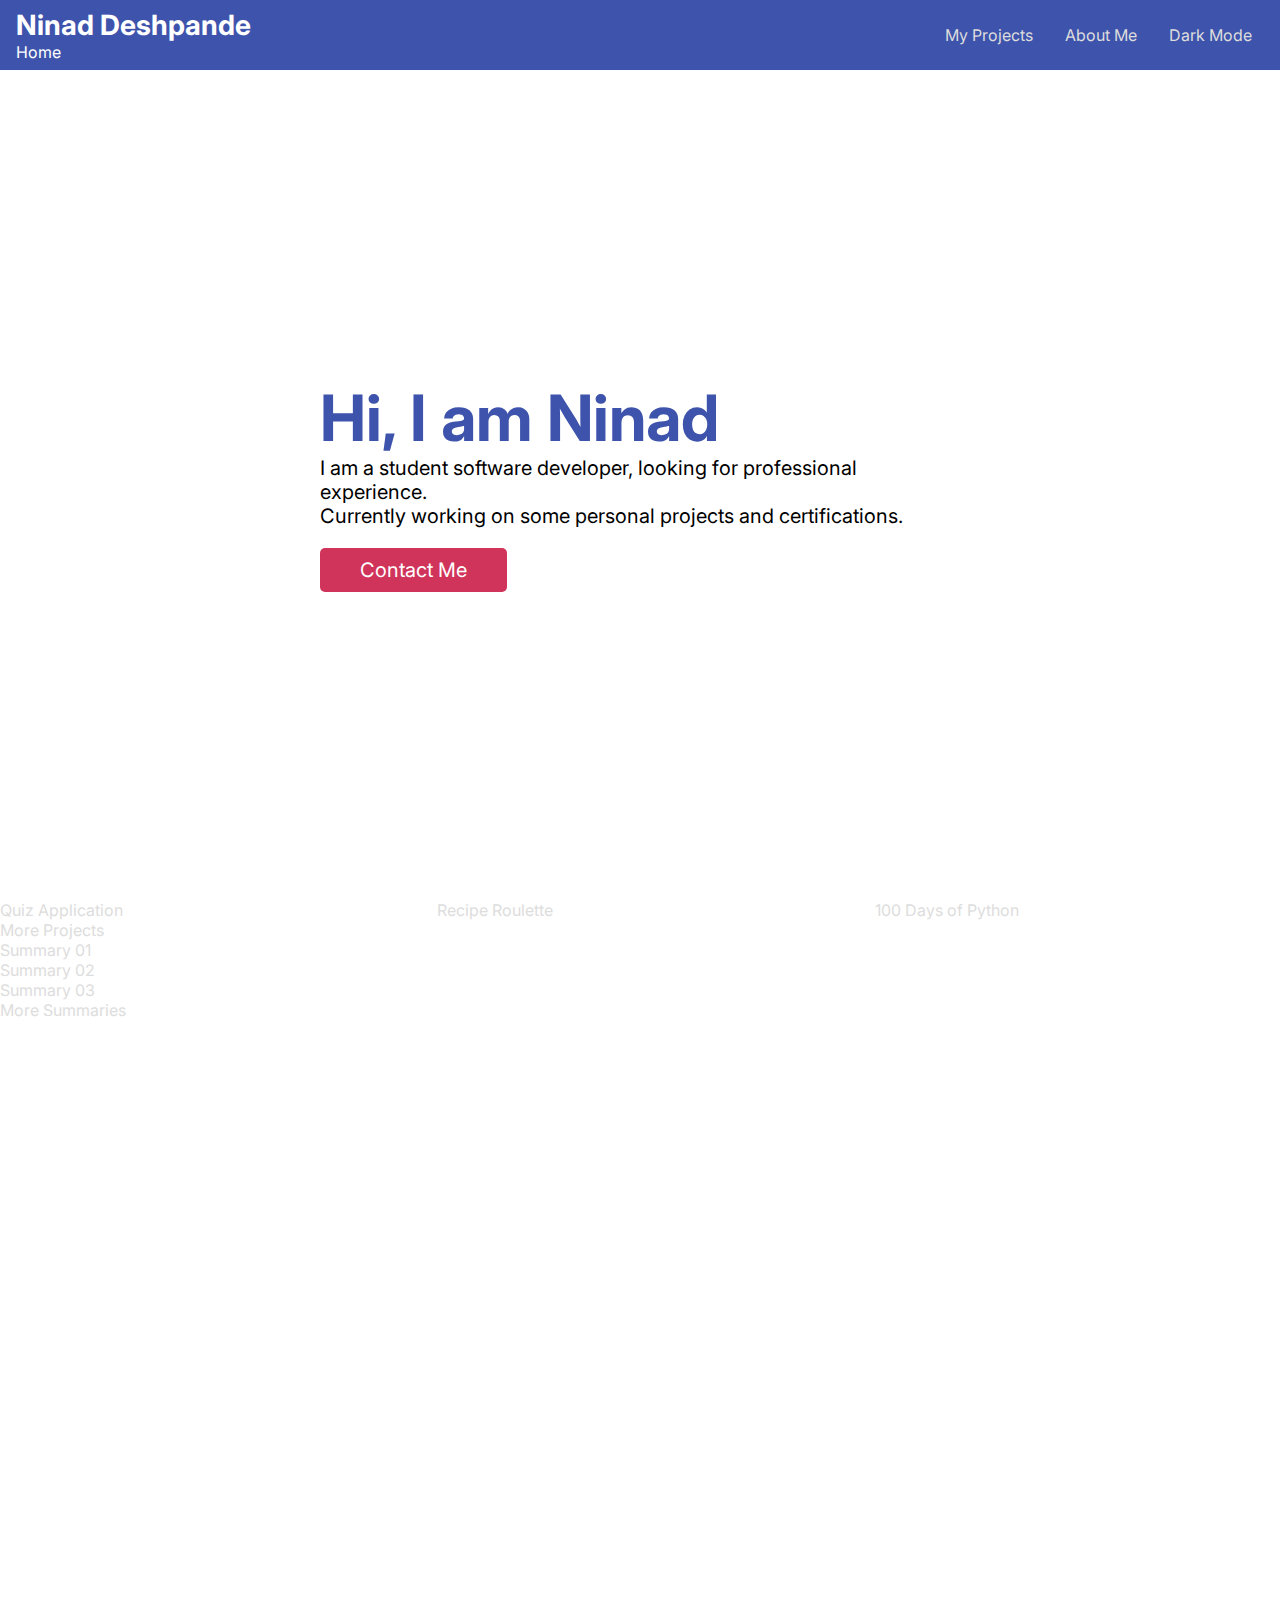
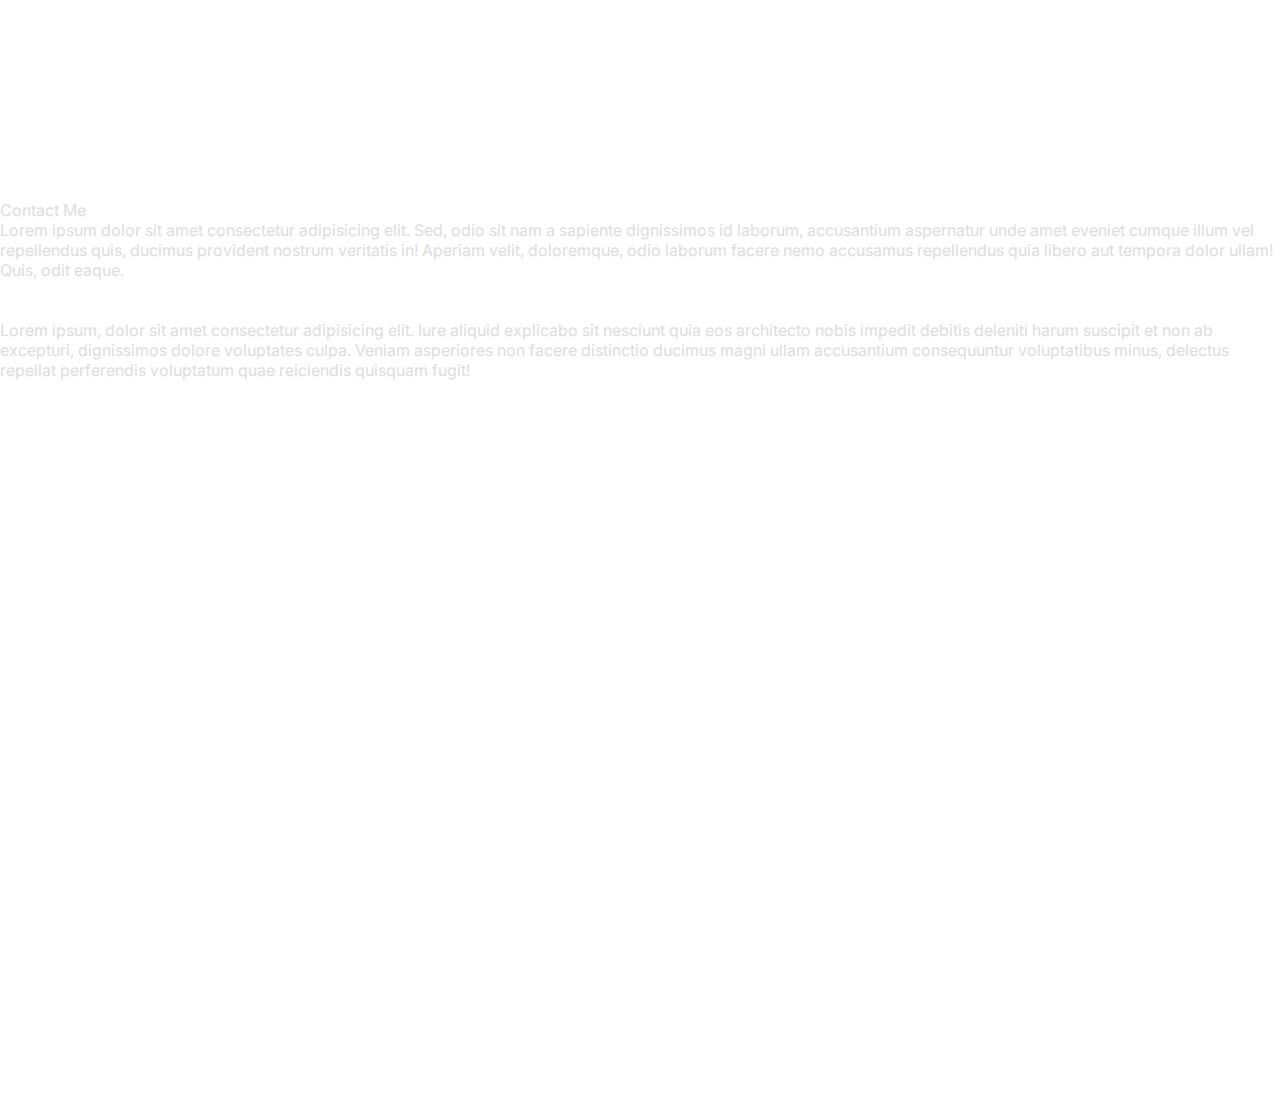
==== index.html @ ba0d3ecd "Welcome Page html/css" ====
<!DOCTYPE html>
<html lang="en">

<head>
    <meta charset="UTF-8">
    <meta http-equiv="X-UA-Compatible" content="IE=edge">
    <meta name="viewport" content="width=device-width, initial-scale=1.0">
    <title>Ninad Deshpande</title>
    <link rel="stylesheet" href="css/style_home.css">
    <link rel="stylesheet" href="https://fonts.googleapis.com/css?family=Roboto|Inter">
</head>

<body>
    <section class="home_page">
        <header class="nav_bar">
            <div class="title_card">
                <p class="my_name">Ninad Deshpande</p>
                <p class="page_title">Home</p>
            </div>
            <a href="projects.html" class="nav_link projects_link">My Projects</a>
            <a href="aboutme.html" class="nav_link">About Me</a>
            <button class="mode_button nav_link">Dark Mode</button>
        </header>
        <div class="introduction">
            <p class="welcome_tag">Hi, I am Ninad</p>
            <p class="intro_text">
                I am a student software developer, looking for professional experience.<br>
                Currently working on some personal projects and certifications.
            </p>
            <a href="#contact_me" class="open_contact">Contact Me</a>
        </div>
    </section>

    <section class="my_projects">
        <div class="projects">
            <div class="main_project">
                <!-- Image of Project -->
                Quiz Application
                <!-- Open quiz game web app -->
            </div>
            <div class="main_project">
                <!-- Image of Project -->
                Recipe Roulette
                <!-- open recipe roulette web app -->
            </div>
            <div class="main_project">
                <!-- Image of Project -->
                100 Days of Python
                <!-- open github to 100 days of python -->
            </div>
        </div>
        <div>
            More Projects
            <!-- Open Projects page -->
        </div>

        <div class="book_summaries">
            <!-- Add 3 latest book summaries -->
            <div class="summary">Summary 01</div>
            <div class="summary">Summary 02</div>
            <div class="summary">Summary 03</div>
            <div>
                More Summaries
                <!-- Open book summaries web app -->
            </div>
        </div>
    </section>

    <section class="contact_form">
        <p id="contact_me">Contact Me</p>
        <!-- form action -> open mailto: -->
        <p>Lorem ipsum dolor sit amet consectetur adipisicing elit. Sed, odio sit nam a sapiente dignissimos id laborum, accusantium aspernatur unde amet eveniet cumque illum vel repellendus quis, ducimus provident nostrum veritatis in! Aperiam velit, doloremque, odio laborum facere nemo accusamus repellendus quia libero aut tempora dolor ullam! Quis, odit eaque.</p>
        <br>
        <br>
        <p>Lorem ipsum, dolor sit amet consectetur adipisicing elit. Iure aliquid explicabo sit nesciunt quia eos architecto nobis impedit debitis deleniti harum suscipit et non ab excepturi, dignissimos dolore voluptates culpa. Veniam asperiores non facere distinctio ducimus magni ullam accusantium consequuntur voluptatibus minus, delectus repellat perferendis voluptatum quae reiciendis quisquam fugit!</p>
    </section>

</body>

</html>
---- css/style_home.css ----
:root {
    --background-clr: white;
    --primary-clr: #3E54AC;
    --secondary-clr: #BFDCE5;
    --highlight: #D1345B;

    --font-normal: #DDDDDD;
    --font-highlight: white;
}

*,
*:before,
*:after{
    margin: 0;
    padding: 0;
    box-sizing: border-box;
}

body::-webkit-scrollbar{
    display: none;
}

body {
    background: var(--background-clr);

    font-family: "Inter", Arial, Helvetica, sans-serif;
    color: var(--font-normal);

    -ms-overflow-style: none;
    scrollbar-width: none;
}


section {
    height: 100vh;
    height: 100svh;
    display: flex;
    flex-direction: column;
}

.nav_bar {
    display: flex;
    padding: 0.5em 1em;

    background-color: var(--primary-clr);
    color: var(--font-highlight);

    gap: 0.5em;
}

.title_card {
    display: flex;
    flex-direction: column;
}

.title_card>* {
    background-color: var(--primary-clr);
}

.my_name {
    font-size: 1.75em;
    font-weight: bold;
}

.page_title {
    height: 100%;
}

.mode_button {
    all: unset;
}

.nav_link {
    position: relative;
    text-decoration: none;
    color: var(--font-normal);

    cursor: pointer;

    padding: 0.75em;
    background: none;
    align-self: center;
}

.nav_link::after{
    content: "";
    position: absolute;
    background-color: var(--highlight);
    
    height: 2px;
    width: 100%;
    left: 0;
    bottom: 0;

    transform: scale(0, 1);
    /* transform-origin: center; */
    transition: transform 200ms ease-in-out;
}

.nav_link:hover,
.nav_link:focus{
    color: var(--font-highlight);
}

.nav_link:hover::after,
.nav_link:focus::after{
    /* color: var(--font-highlight); */
    transform: scale(1, 1);

}

.projects_link {
    margin-left: auto;
}

.introduction {
    width: 50%;
    margin-inline: auto;

    display: flex;
    flex-direction: column;
    flex: auto;

    color: black;

    justify-content: center;
}

.welcome_tag {
    font-size: 4em;
    font-weight: bold;
    color: var(--primary-clr);
}

.intro_text {
    font-size: 1.25em;
}

.open_contact {
    border: none;
    text-decoration: none;
    border-radius: 5px;
    background-color: var(--highlight);
    color: var(--background-clr);

    width: auto;
    padding: 0.5em 2em;
    margin-top: 1em;

    font-size: 1.25em;

    align-self: baseline;
    /* transition: 200ms; */
}

.projects {
    display: flex;
    flex-wrap: wrap;
    gap: 2rem;
}

.projects > *{
    flex: 1;
}
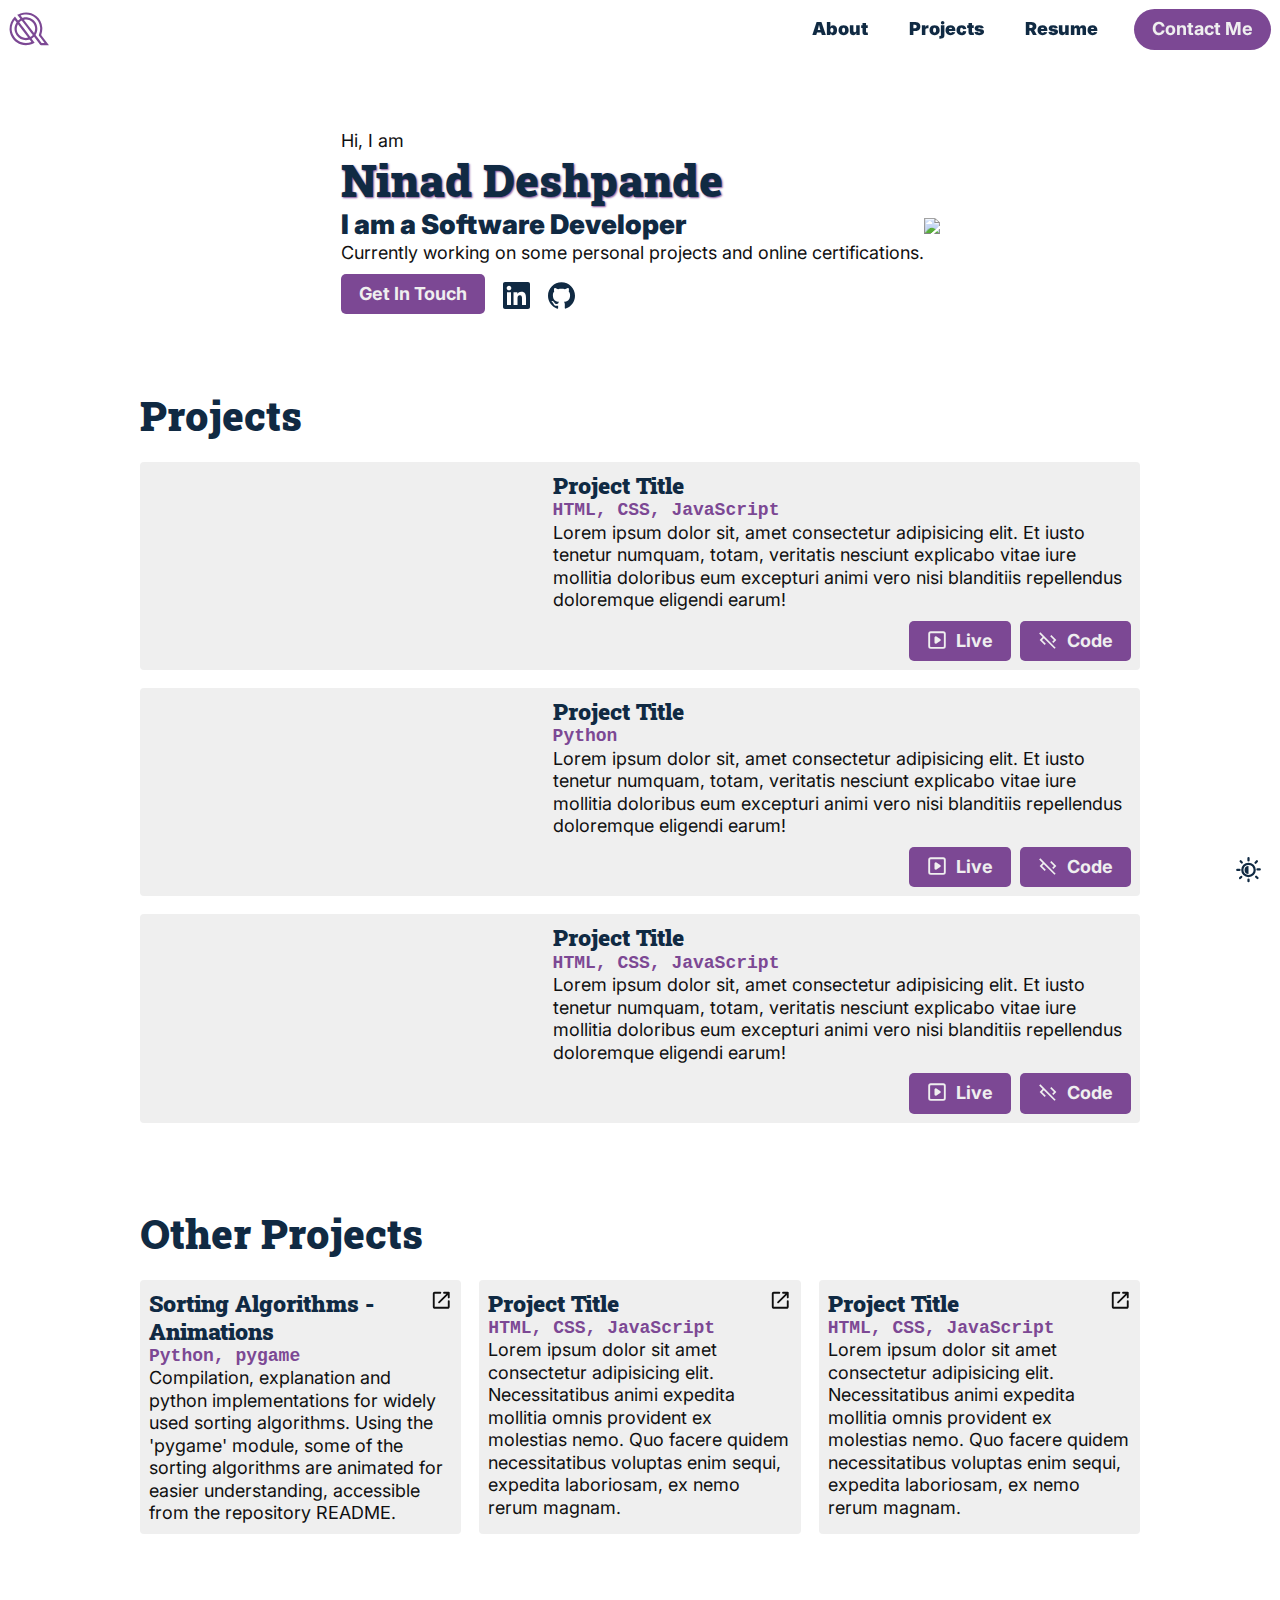
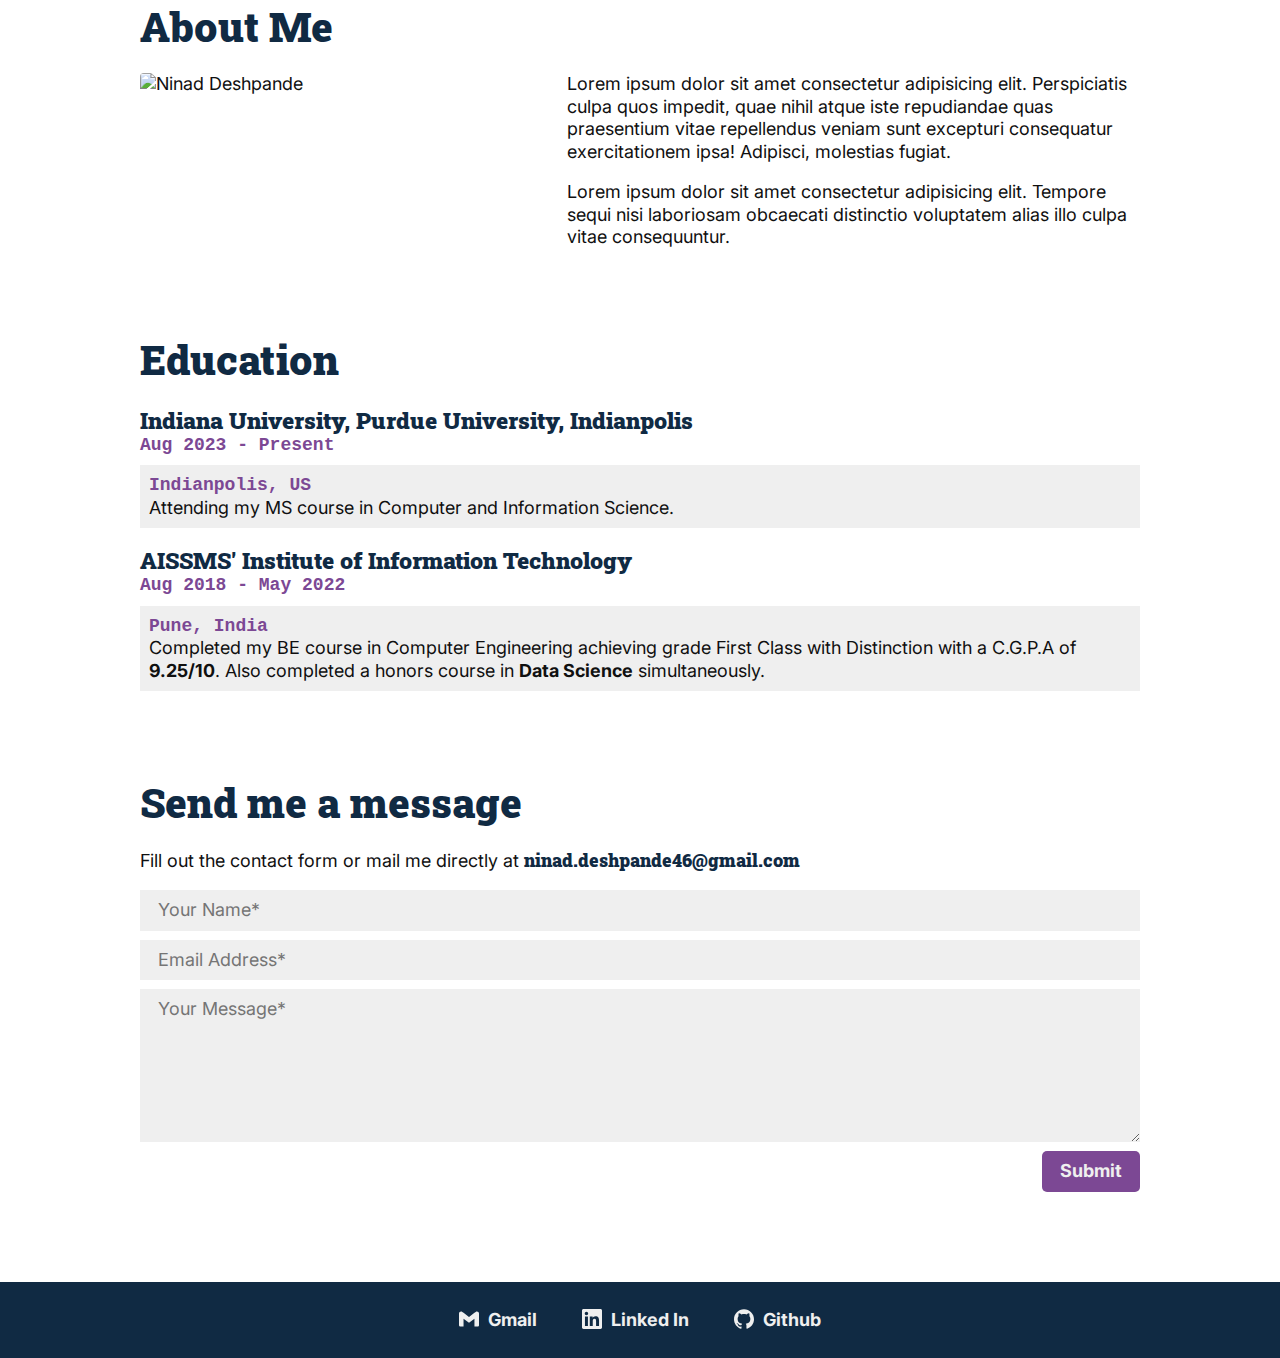
==== commit 66684bad: "Added hamburger Menu (Mobile)" ====
--- a/index.html
+++ b/index.html
@@ -6,75 +6,371 @@
     <meta http-equiv="X-UA-Compatible" content="IE=edge">
     <meta name="viewport" content="width=device-width, initial-scale=1.0">
     <title>Ninad Deshpande</title>
-    <link rel="stylesheet" href="css/style_home.css">
-    <link rel="stylesheet" href="https://fonts.googleapis.com/css?family=Roboto|Inter">
+
+    <!-- Google Fonts -->
+    <!-- <link href="https://fonts.googleapis.com/css?family=Inter" rel="stylesheet"> -->
+    <!-- <link rel="preconnect" href="https://fonts.googleapis.com"> -->
+    <!-- <link rel="preconnect" href="https://fonts.gstatic.com" crossorigin> -->
+    <link href="https://fonts.googleapis.com/css2?family=Inter&family=Roboto+Slab&display=swap" rel="stylesheet">
+
+    <!-- CSS -->
+    <link rel="stylesheet" href="css/style.css">
 </head>
 
 <body>
-    <section class="home_page">
-        <header class="nav_bar">
-            <div class="title_card">
-                <p class="my_name">Ninad Deshpande</p>
-                <p class="page_title">Home</p>
-            </div>
-            <a href="projects.html" class="nav_link projects_link">My Projects</a>
-            <a href="aboutme.html" class="nav_link">About Me</a>
-            <button class="mode_button nav_link">Dark Mode</button>
-        </header>
-        <div class="introduction">
-            <p class="welcome_tag">Hi, I am Ninad</p>
-            <p class="intro_text">
-                I am a student software developer, looking for professional experience.<br>
-                Currently working on some personal projects and certifications.
-            </p>
-            <a href="#contact_me" class="open_contact">Contact Me</a>
-        </div>
-    </section>
-
-    <section class="my_projects">
-        <div class="projects">
-            <div class="main_project">
-                <!-- Image of Project -->
-                Quiz Application
-                <!-- Open quiz game web app -->
-            </div>
-            <div class="main_project">
-                <!-- Image of Project -->
-                Recipe Roulette
-                <!-- open recipe roulette web app -->
-            </div>
-            <div class="main_project">
-                <!-- Image of Project -->
-                100 Days of Python
-                <!-- open github to 100 days of python -->
-            </div>
-        </div>
-        <div>
-            More Projects
-            <!-- Open Projects page -->
-        </div>
-
-        <div class="book_summaries">
-            <!-- Add 3 latest book summaries -->
-            <div class="summary">Summary 01</div>
-            <div class="summary">Summary 02</div>
-            <div class="summary">Summary 03</div>
-            <div>
-                More Summaries
-                <!-- Open book summaries web app -->
-            </div>
-        </div>
-    </section>
-
-    <section class="contact_form">
-        <p id="contact_me">Contact Me</p>
-        <!-- form action -> open mailto: -->
-        <p>Lorem ipsum dolor sit amet consectetur adipisicing elit. Sed, odio sit nam a sapiente dignissimos id laborum, accusantium aspernatur unde amet eveniet cumque illum vel repellendus quis, ducimus provident nostrum veritatis in! Aperiam velit, doloremque, odio laborum facere nemo accusamus repellendus quia libero aut tempora dolor ullam! Quis, odit eaque.</p>
-        <br>
-        <br>
-        <p>Lorem ipsum, dolor sit amet consectetur adipisicing elit. Iure aliquid explicabo sit nesciunt quia eos architecto nobis impedit debitis deleniti harum suscipit et non ab excepturi, dignissimos dolore voluptates culpa. Veniam asperiores non facere distinctio ducimus magni ullam accusantium consequuntur voluptatibus minus, delectus repellat perferendis voluptatum quae reiciendis quisquam fugit!</p>
-    </section>
-
+    <header>
+        <a href="#">
+            <svg class="logo"><use href="#logo"></use></svg>
+        </a>
+        <button aria-expanded="false" class="nav_toggle"></button>
+        <nav>
+            <div class="nav_bar" data-visible="false">
+                <a href="./#about" class="nav_link">About</a>
+                <a href="./#projects" class="nav_link">Projects</a>
+                <a href="assets/docs/Resume.pdf" target="_blank" class="nav_link">Resume</a>
+                <a href="./#contact" class="btn">Contact Me</a>
+            </div>
+        </nav>
+
+    </header>
+    <div class="nav_interact"></div>
+
+    <div class="container">
+        <section class="introduction">
+            <div class="text">
+                Hi, I am
+                <span>Ninad Deshpande</span>
+                <span class="title">I am a Software Developer</span>
+                Currently working on some personal projects and online certifications.
+                <div class="links">
+                    <a href="./#contact" class="btn">Get In Touch</a>
+                    <a href="https://www.linkedin.com/in/qrofeus/" target="_blank">
+                        <svg class="icon">
+                            <use href="#linked_in"></use>
+                        </svg>
+                    </a>
+                    <a href="https://github.com/Qrofeus" target="_blank">
+                        <svg class="icon">
+                            <use href="#github"></use>
+                        </svg>
+                    </a>
+                </div>
+            </div>
+            <img src="assets/img/img_illustration_02.png">
+        </section>
+
+        <section id="projects">
+            <span class="section_title">Projects</span>
+            <div class="project_card">
+                <img src="assets/img/demo.jpg" alt="" class="project_img">
+                <div class="project_desc">
+                    <div class="text">
+                        <span class="title">Project Title</span>
+                        <code class="techs">HTML, CSS, JavaScript</code>
+                        Lorem ipsum dolor sit, amet consectetur adipisicing elit. Et iusto tenetur numquam, totam, veritatis
+                        nesciunt explicabo vitae iure mollitia doloribus eum excepturi animi vero nisi blanditiis repellendus
+                        doloremque eligendi earum!
+                    </div>
+                    <div class="project_links">
+                        <a href="" class="btn">
+                            <svg>
+                                <use href="#live"></use>
+                            </svg>
+                            Live
+                        </a>
+                        <a href="" class="btn">
+                            <svg>
+                                <use href="#code"></use>
+                            </svg>
+                            Code
+                        </a>
+                    </div>
+                </div>
+            </div>
+            <div class="project_card">
+                <img src="assets/img/demo.jpg" alt="" class="project_img">
+                <div class="project_desc">
+                    <div class="text">
+                        <span class="title">Project Title</span>
+                        <code class="techs">Python</code>
+                        Lorem ipsum dolor sit, amet consectetur adipisicing elit. Et iusto tenetur numquam, totam, veritatis
+                        nesciunt explicabo vitae iure mollitia doloribus eum excepturi animi vero nisi blanditiis repellendus
+                        doloremque eligendi earum!
+                    </div>
+                    <div class="project_links">
+                        <a href="" class="btn">
+                            <svg>
+                                <use href="#live"></use>
+                            </svg>
+                            Live
+                        </a>
+                        <a href="" class="btn">
+                            <svg>
+                                <use href="#code"></use>
+                            </svg>
+                            Code
+                        </a>
+                    </div>
+                </div>
+            </div>
+            <div class="project_card">
+                <img src="assets/img/demo.jpg" alt="" class="project_img">
+                <div class="project_desc">
+                    <div class="text">
+                        <span class="title">Project Title</span>
+                        <code class="techs">HTML, CSS, JavaScript</code>
+                        Lorem ipsum dolor sit, amet consectetur adipisicing elit. Et iusto tenetur numquam, totam, veritatis
+                        nesciunt explicabo vitae iure mollitia doloribus eum excepturi animi vero nisi blanditiis repellendus
+                        doloremque eligendi earum!
+                    </div>
+                    <div class="project_links">
+                        <a href="" class="btn">
+                            <svg>
+                                <use href="#live"></use>
+                            </svg>
+                            Live
+                        </a>
+                        <a href="" class="btn">
+                            <svg>
+                                <use href="#code"></use>
+                            </svg>
+                            Code
+                        </a>
+                    </div>
+                </div>
+            </div>
+        </section>
+
+        <section id="other_projects">
+            <span class="section_title">Other Projects</span>
+            <div class="other_projects">
+                <div class="project_box">
+                    <div class="box_title">
+                        <span class="title">Sorting Algorithms - Animations</span>
+                        <a href="https://github.com/Qrofeus/sorting-algorithms" target="_blank">
+                            <svg>
+                                <use href="#open"></use>
+                            </svg>
+                        </a>
+                    </div>
+                    <code class="techs">Python, pygame</code>
+                    Compilation, explanation and python implementations for widely used sorting algorithms. Using the 'pygame' module, some of the sorting algorithms are animated for easier understanding, accessible from the repository README.
+                </div>
+                <div class="project_box">
+                    <div class="box_title">
+                        <span class="title">Project Title</span>
+                        <a href="http://" target="_blank">
+                            <svg>
+                                <use href="#open"></use>
+                            </svg>
+                        </a>
+                    </div>
+                    <code class="techs">HTML, CSS, JavaScript</code>
+                    Lorem ipsum dolor sit amet consectetur adipisicing elit. Necessitatibus animi expedita mollitia omnis provident ex molestias nemo. Quo facere quidem necessitatibus voluptas enim sequi, expedita laboriosam, ex nemo rerum magnam.
+                </div>
+                <div class="project_box">
+                    <div class="box_title">
+                        <span class="title">Project Title</span>
+                        <a href="http://" target="_blank">
+                            <svg>
+                                <use href="#open"></use>
+                            </svg>
+                        </a>
+                    </div>
+                    <code class="techs">HTML, CSS, JavaScript</code>
+                    Lorem ipsum dolor sit amet consectetur adipisicing elit. Necessitatibus animi expedita mollitia omnis provident ex molestias nemo. Quo facere quidem necessitatibus voluptas enim sequi, expedita laboriosam, ex nemo rerum magnam.
+                </div>
+            </div>
+        </section>
+
+        <section id="about">
+            <span class="section_title">About Me</span>
+            <div class="about">
+                <img src="assets/img/profile-placeholder.jpg" alt="Ninad Deshpande">
+                <div class="text">
+                    <p>Lorem ipsum dolor sit amet consectetur adipisicing elit. Perspiciatis culpa quos impedit, quae nihil atque iste repudiandae quas praesentium vitae repellendus veniam sunt excepturi consequatur exercitationem ipsa! Adipisci, molestias fugiat.</p>
+                    <p>Lorem ipsum dolor sit amet consectetur adipisicing elit. Tempore sequi nisi laboriosam obcaecati distinctio voluptatem alias illo culpa vitae consequuntur.</p>
+                </div>
+            </div>
+        </section>
+
+        <section id="education">
+            <span class="section_title">Education</span>
+            <div class="education">
+                <span class="title">Indiana University, Purdue University, Indianpolis</span>
+                <code class="dates">Aug 2023 - Present</code>
+                <div class="text">
+                    <code>Indianpolis, US</code>
+                    Attending my MS course in Computer and Information Science.
+                </div>
+            </div>
+            <div class="education">
+                <span class="title">AISSMS' Institute of Information Technology</span>
+                <code class="dates">Aug 2018 - May 2022</code>
+                <div class="text">
+                    <code>Pune, India</code>
+                    Completed my BE course in Computer Engineering achieving grade First Class with Distinction with a C.G.P.A of <strong>9.25/10</strong>. Also completed a honors course in <strong>Data Science</strong> simultaneously.
+                </div>
+            </div>
+        </section>
+        
+        <section id="contact">
+            <span class="section_title">Send me a message</span>
+            <div class="contact">
+                Fill out the contact form or mail me directly at <span><a href="mailto:ninad.deshpande46@gmail.com">ninad.deshpande46@gmail.com</a></span>
+                <form onsubmit="send_email(); reset(); return false;">
+                    <input type="text" id="form_name" class="contact_field" placeholder="Your Name*" required></input>
+                    <input type="email" id="form_mail" class="contact_field" placeholder="Email Address*" required></input>
+                    <textarea id="form_message" class="contact_field" rows="6" placeholder="Your Message*" required></textarea>
+                    <button type="submit" class="btn">Submit</button>
+                </form>
+            </div>
+        </section>
+
+        <button id="dark_mode_toggle" class="dark_mode_btn">
+            <svg><use href="#darkmode"></use>
+            </svg>
+        </button>
+    </div>
+
+    <footer>
+        <a class="btn socials_link" href="mailto:ninad.deshpande46@gmail.com" target="_blank">
+            <svg class="icon">
+                <use href="#gmail"></use>
+            </svg>
+            Gmail
+        </a>
+        <a class="btn socials_link" href="https://www.linkedin.com/in/qrofeus/" target="_blank">
+            <svg class="icon">
+                <use href="#linked_in"></use>
+            </svg>
+            Linked In
+        </a>
+        <a class="btn socials_link" href="https://github.com/Qrofeus" target="_blank">
+            <svg class="icon">
+                <use href="#github"></use>
+            </svg>
+            Github
+        </a>
+    </footer>
+
+    <!-- SVGs -->
+    <svg xmlns="http://www.w3.org/2000/svg" style="display: none;">
+        <symbol id="github" viewBox="0 0 24 24">
+            <path
+                d="M12 .297c-6.63 0-12 5.373-12 12 0 5.303 3.438 9.8 8.205 11.385.6.113.82-.258.82-.577 0-.285-.01-1.04-.015-2.04-3.338.724-4.042-1.61-4.042-1.61C4.422 18.07 3.633 17.7 3.633 17.7c-1.087-.744.084-.729.084-.729 1.205.084 1.838 1.236 1.838 1.236 1.07 1.835 2.809 1.305 3.495.998.108-.776.417-1.305.76-1.605-2.665-.3-5.466-1.332-5.466-5.93 0-1.31.465-2.38 1.235-3.22-.135-.303-.54-1.523.105-3.176 0 0 1.005-.322 3.3 1.23.96-.267 1.98-.399 3-.405 1.02.006 2.04.138 3 .405 2.28-1.552 3.285-1.23 3.285-1.23.645 1.653.24 2.873.12 3.176.765.84 1.23 1.91 1.23 3.22 0 4.61-2.805 5.625-5.475 5.92.42.36.81 1.096.81 2.22 0 1.606-.015 2.896-.015 3.286 0 .315.21.69.825.57C20.565 22.092 24 17.592 24 12.297c0-6.627-5.373-12-12-12" />
+        </symbol>
+        <symbol id="linked_in" viewBox="0 0 24 24">
+            <path
+                d="M20.447 20.452h-3.554v-5.569c0-1.328-.027-3.037-1.852-3.037-1.853 0-2.136 1.445-2.136 2.939v5.667H9.351V9h3.414v1.561h.046c.477-.9 1.637-1.85 3.37-1.85 3.601 0 4.267 2.37 4.267 5.455v6.286zM5.337 7.433c-1.144 0-2.063-.926-2.063-2.065 0-1.138.92-2.063 2.063-2.063 1.14 0 2.064.925 2.064 2.063 0 1.139-.925 2.065-2.064 2.065zm1.782 13.019H3.555V9h3.564v11.452zM22.225 0H1.771C.792 0 0 .774 0 1.729v20.542C0 23.227.792 24 1.771 24h20.451C23.2 24 24 23.227 24 22.271V1.729C24 .774 23.2 0 22.222 0h.003z" />
+        </symbol>
+        <symbol id="gmail" viewBox="0 0 24 24">
+            <path
+                d="M24 5.457v13.909c0 .904-.732 1.636-1.636 1.636h-3.819V11.73L12 16.64l-6.545-4.91v9.273H1.636A1.636 1.636 0 0 1 0 19.366V5.457c0-2.023 2.309-3.178 3.927-1.964L5.455 4.64 12 9.548l6.545-4.91 1.528-1.145C21.69 2.28 24 3.434 24 5.457z" />
+        </symbol>
+        <symbol id="logo" viewBox="0 0 350 350" enable-background="new 0 0 350 350">
+            <path opacity="1.000000" stroke="none" d="
+            M5.216879,182.744934 
+                C2.847384,136.517731 19.722443,98.595955 52.142933,65.951714 
+                C61.200195,78.000092 69.762749,89.390388 78.443733,100.938225 
+                C85.231056,95.866615 91.805664,90.953949 98.961090,85.607292 
+                C90.176155,74.243996 81.464363,62.975285 71.896255,50.598946 
+                C81.504753,46.351067 90.247765,41.381138 99.633675,38.520947 
+                C149.473862,23.333015 196.469757,28.702435 238.114502,61.486450 
+                C269.555054,86.237419 287.100067,119.295815 290.966888,159.374863 
+                C293.066925,181.141785 290.231445,202.251083 282.698975,222.709244 
+                C281.434509,226.143509 282.511261,228.330902 284.414612,230.842926 
+                C304.537933,257.401581 324.612823,283.996887 344.693176,310.588074 
+                C345.877594,312.156494 346.994385,313.775940 348.798889,316.283630 
+                C346.337891,316.420929 344.804291,316.579834 343.270538,316.581024 
+                C322.272766,316.597504 301.274506,316.522614 280.277649,316.660553 
+                C276.761658,316.683655 274.415955,315.607819 272.287628,312.784607 
+                C255.941193,291.100891 239.467697,269.512939 223.022186,247.904007 
+                C221.939484,246.481369 220.762497,245.130478 219.603790,243.714996 
+                C212.460205,249.234238 205.661804,254.486786 198.281372,260.189026 
+                C206.898819,271.612244 215.550888,283.081329 224.476013,294.912384 
+                C210.279572,303.307892 195.817200,309.558319 180.269257,312.835602 
+                C110.463997,327.549438 45.505329,294.388367 16.330057,229.157867 
+                C9.813945,214.589050 6.478437,199.124466 5.216879,182.744934 
+            M244.185226,243.306473 
+                C256.640259,259.784607 269.080658,276.273865 281.574158,292.722778 
+                C282.755249,294.277802 284.212524,296.736084 285.639404,296.807007 
+                C293.644165,297.204834 301.678986,296.998657 310.584442,296.998657 
+                C309.043518,294.723236 308.191193,293.335510 307.214478,292.041687 
+                C292.360321,272.364838 277.556763,252.648972 262.550995,233.088257 
+                C260.305725,230.161453 260.132446,227.863892 261.516724,224.532562 
+                C270.071960,203.944183 274.629639,182.661484 272.103973,160.206528 
+                C268.353851,126.865074 253.805450,98.922234 228.264450,77.519302 
+                C197.981964,52.143074 162.617493,44.043636 123.867332,51.181404 
+                C116.614128,52.517441 109.610901,55.210674 101.641167,57.524723 
+                C106.431160,63.791664 110.669685,68.886597 114.368057,74.347366 
+                C116.533455,77.544647 118.643486,78.075722 122.248337,77.020752 
+                C136.365891,72.889236 150.777222,71.982002 165.261230,74.646339 
+                C235.011520,87.476974 269.385742,162.139114 233.904373,223.801971 
+                C232.350174,226.502991 232.630447,228.143845 234.439636,230.363922 
+                C237.699387,234.364059 240.682098,238.589966 244.185226,243.306473 
+            M147.510483,297.066742 
+                C163.923035,297.190216 179.800034,294.614380 195.692352,287.932312 
+                C191.314301,282.240387 187.059479,277.334106 183.554825,271.940399 
+                C181.067429,268.112244 178.617172,267.792145 174.469223,268.968475 
+                C133.960709,280.456635 89.544518,264.713135 66.446800,229.474243 
+                C42.916031,193.574677 42.027767,156.537384 64.327576,119.386818 
+                C65.032066,118.213165 66.021881,116.164581 65.535583,115.485054 
+                C60.946468,109.072495 56.065212,102.869019 50.786453,95.976196 
+                C47.662830,100.594170 44.861248,104.299637 42.514111,108.273521 
+                C18.858238,148.324768 16.795336,189.878647 38.414886,230.708984 
+                C60.990726,273.345337 97.962318,295.333649 147.510483,297.066742 
+            M91.998062,230.503662 
+                C116.284920,254.593552 150.876801,257.534515 167.103378,250.132233 
+                C137.719574,211.224579 108.382080,172.378235 78.631714,132.985214 
+                C77.517082,134.771698 76.761299,135.798309 76.194130,136.920273 
+                C69.574356,150.015213 67.141678,163.970108 67.889381,178.522964 
+                C68.930748,198.791412 77.722412,215.545563 91.998062,230.503662 
+            M211.633789,122.901436 
+                C188.944199,91.999138 147.578888,87.933990 131.075455,95.195366 
+                C160.425735,133.411011 189.743668,171.584518 219.255890,210.011017 
+                C232.642990,188.437683 233.967896,152.628891 211.633789,122.901436 
+            M107.669212,139.824448 
+                C111.788094,145.264694 115.917465,150.697037 120.024109,156.146515 
+                C141.260376,184.326813 162.526520,212.484802 183.664505,240.738663 
+                C185.638321,243.376923 187.222321,244.364349 190.020218,242.125046 
+                C194.812042,238.289917 199.620575,234.469009 204.551575,230.816956 
+                C207.536667,228.606094 207.458313,226.679199 205.222610,223.841553 
+                C197.601044,214.167862 190.222855,204.302750 182.725616,194.530762 
+                C159.829178,164.687164 136.888214,134.877609 114.072212,104.972679 
+                C112.037926,102.306328 110.255356,101.589569 107.539299,103.619156 
+                C102.765564,107.186356 97.977272,110.734138 93.186317,114.278221 
+                C90.739716,116.088066 91.033371,117.870300 92.794380,120.126534 
+                C97.708763,126.422951 102.439369,132.862808 107.669212,139.824448 
+            z" />
+        </symbol>
+        <symbol id="live" viewBox="0 0 16 16">
+            <path fill="currentColor" fill-rule="evenodd"
+                d="M3 2.5h10a.5.5 0 0 1 .5.5v10a.5.5 0 0 1-.5.5H3a.5.5 0 0 1-.5-.5V3a.5.5 0 0 1 .5-.5ZM1 3a2 2 0 0 1 2-2h10a2 2 0 0 1 2 2v10a2 2 0 0 1-2 2H3a2 2 0 0 1-2-2V3Zm9.534 4.172a1 1 0 0 1 0 1.656L7.56 10.841A1 1 0 0 1 6 10.012V5.988a1 1 0 0 1 1.56-.829l2.974 2.013Z"
+                clip-rule="evenodd" />
+        </symbol>
+        <symbol id="code" viewBox="0 0 24 24">
+            <path fill="currentColor"
+                d="M19.775 22.625L7 9.85l-2.175 2.175L9.4 16.6L8 18l-6-6l3.575-3.575l-4.2-4.2L2.8 2.8l18.4 18.4l-1.425 1.425Zm-1.35-7.05L17 14.15l2.175-2.175L14.6 7.4L16 6l6 6l-3.575 3.575Z" />
+        </symbol>
+        <symbol id="open" viewBox="0 0 24 24">
+                <path fill="currentColor" d="M5 21q-.825 0-1.413-.588T3 19V5q0-.825.588-1.413T5 3h6q.425 0 .713.288T12 4q0 .425-.288.713T11 5H5v14h14v-6q0-.425.288-.713T20 12q.425 0 .713.288T21 13v6q0 .825-.588 1.413T19 21H5Zm4-6q-.275-.275-.275-.7T9 13.6L17.6 5H15q-.425 0-.713-.288T14 4q0-.425.288-.713T15 3h5q.425 0 .713.288T21 4v5q0 .425-.288.713T20 10q-.425 0-.713-.288T19 9V6.4l-8.625 8.625q-.275.275-.675.275T9 15Z"/>
+        </symbol>
+        <symbol id="darkmode" viewBox="0 0 48 48">
+            <g fill="none">
+                <path stroke="currentColor" stroke-linejoin="round" stroke-width="4" d="M24.02 35.353c6.076 0 11-4.924 11-11c0-6.075-4.924-11-11-11c-6.075 0-11 4.925-11 11c0 6.076 4.925 11 11 11Z"/>
+                <path stroke="currentColor" stroke-linecap="round" stroke-width="4" d="m38.96 9.01l-2.46 2.474M11.067 36.745l-2.046 2.059M24 41.353v3m20-20.999h-4m-2.468 12.982L40 38.804"/>
+                <path fill="currentColor" fill-rule="evenodd" d="M24.02 17.354a7 7 0 1 0 0 14" clip-rule="evenodd"/>
+                <path stroke="currentColor" stroke-linecap="round" stroke-width="4" d="M4 24.354h4M10.044 9.01l2.053 2.053M24 3.354v4"/>
+            </g>
+        </symbol>
+    </svg>
+
+    <!-- Scripts -->
+    <script src="https://smtpjs.com/v3/smtp.js"></script>
+    <script src="scripts/contact_form.js"></script>
+    <script src="scripts/navigation.js"></script>
+    <script src="scripts/dark_mode.js"></script>
 </body>
 
 </html>--- a/css/style.css
+++ b/css/style.css
@@ -0,0 +1,529 @@
+/* CSS Variables */
+:root {
+    --clr-background: #FFFFFF;
+    --clr-card: #EFEFEF;
+    --clr-primary: #102A43;
+    /* --clr-highlight: #EB455F; */
+    --clr-highlight: #7C4894;
+
+    --font-family: 'Inter', Helvetica, sans-serif;
+    --span-family: 'Roboto Slab', serif, Helvetica;
+    --fw-small: 100;
+    --fw-normal: 400;
+    --fw-large: 900;
+
+    --light: #EFEFEF;
+    --dark: #101010;
+    --fc-span: #102A43;
+    --fc-default: var(--dark);
+
+    --transition: 200ms ease-in-out;
+}
+
+html {
+    scroll-behavior: smooth;
+}
+
+*, *::after, *::before {
+    box-sizing: border-box;
+    outline: transparent;
+}
+
+body {
+    margin: 0;
+    padding: 0;
+
+    font-family: var(--font-family);
+    font-size: 1.125rem;
+    line-height: 1.25;
+
+    background-color: var(--clr-background);
+    color: var(--fc-default);
+
+    overflow-x: hidden;
+}
+
+svg {
+    height: 1.25rem;
+    width: 1.25rem;
+
+    fill: var(--fc-span);
+}
+
+a, p, button, input, textarea {
+    all: unset;
+}
+
+a, button {
+    cursor: pointer;
+    /* background: none; */
+}
+
+span {
+    font-weight: var(--fw-large);
+    font-family: var(--span-family);
+    color: var(--fc-span);
+
+    display: block;
+}
+
+code {
+    display: block;
+    color: var(--clr-highlight);
+    font-weight: var(--fw-large);
+}
+
+/* Buttons */
+.btn {
+    display: inline-block;
+    padding: 0.5em 1em;
+    border-radius: 5px;
+
+    background: var(--clr-highlight);
+    color: var(--light);
+    font-weight: 700;
+
+    /* transform: scale(1); */
+    transition: all var(--transition);
+
+    gap: 0.5em;
+    /* justify-content: center; */
+    /* align-items: center; */
+}
+
+.btn:hover,
+.btn:focus {
+    background: var(--clr-primary);
+    /* transform: scale(1.01); */
+}
+
+/* Navigation Bar */
+header {
+    /* --txt-clr: ; */
+    --background: transparent;
+
+    position: sticky;
+    top: 0;
+    /* left: 0; */
+    /* right: 0; */
+
+    background-color: var(--background);
+    /* box-shadow: 0px 1px 10px var(--dark); */
+
+    z-index: 10;
+    transition: all var(--transition);
+
+    display: flex;
+    justify-content: space-between;
+    padding: 0.5em 0.5em;
+}
+
+.nav_scrolled {
+    --background: var(--clr-background);
+    box-shadow: 0px 0px 20px -10px var(--dark);
+}
+
+.logo {
+    height: 2.5rem;
+    width: 2.5rem;
+
+    fill: var(--clr-highlight);
+
+    margin-right: 0.5em;
+}
+
+.nav_bar {
+    z-index: 100;
+
+    display: flex;
+    align-items: center;
+    gap: clamp(0.25rem, 2.5vw, 2em);
+}
+
+.nav_bar .btn {
+    border-radius: 500px;
+}
+
+.nav_link {
+    position: relative;
+    padding-inline: 0.25em;
+
+    font-weight: var(--fw-large);
+    color: var(--fc-span);
+}
+
+.nav_link:after {
+    content: "";
+    position: absolute;
+    left: 0;
+    bottom: -0.5em;
+
+    height: 3px;
+    width: 100%;
+
+    transform: scaleX(0);
+    transform-origin: center;
+
+    background-color: var(--clr-primary);
+    transition: transform var(--transition);
+}
+
+.nav_link:hover::after,
+.nav_link:focus::after {
+    font-weight: var(--fw-large);
+    transform: scaleX(1);
+}
+
+.nav_toggle {
+    display: none;
+}
+
+@media (width < 460px) {
+    .nav_bar {
+        position: fixed;
+        inset: 0 0 0 30%;
+        gap: 1.5em;
+
+        padding: min(20vh, 10em) 2em;
+
+        flex-direction: column;
+        align-items: start;
+        
+        background: var(--clr-background);
+        /* box-shadow: -1px 0px 5px -4px var(--fc-default); */
+
+        transform: translateX(100%);
+        transition: transform var(--transition);
+    }
+
+    @supports(backdrop-filter: blur(1em)) {
+        .nav_bar {
+            background: none;
+            backdrop-filter: blur(2em);
+        }
+    }
+
+    .nav_bar[data-visible="true"] {
+        transform: translateX(0%);
+    }
+
+    .nav_toggle {
+        display: block;
+        position: absolute;
+        
+        z-index: 999;
+        right: 1rem;
+        top: 1rem;
+        
+        color: var(--fc-default);
+        background: url("/assets/svg/icon_hamburger.svg");
+        background-repeat: no-repeat;
+
+        width: 2em;
+        aspect-ratio: 1;
+    }
+
+    .nav_toggle[aria-expanded="true"] {
+        background: url("/assets/svg/icon_close.svg");
+        
+    }
+}
+
+.nav_interact {
+    height: 1em;
+}
+
+/* Container class */
+.container {
+    max-width: min(1000px, 100% - 4rem);
+    margin-inline: auto;
+}
+
+/* Introduction */
+.introduction {
+    margin-block: 3em;
+    
+    display: flex;
+    flex-direction: column;
+
+    justify-content: center;
+    align-items: center;
+}
+
+.introduction span {
+    font-size: 2.5em;
+    text-shadow: 1px 1px 2px var(--clr-highlight);
+}
+
+.introduction .title {
+    font-size: 1.5em;
+    font-family: var(--font-family);
+    text-shadow: none;
+}
+
+.introduction .links {
+    margin-block: 0.5em;
+
+    display: flex;
+    align-items: end;
+    gap: 1em;
+}
+
+.links svg {
+    height: 1.5em;
+    width: 1.5em;
+}
+
+.introduction img {
+    max-width: 75%;
+    object-fit: contain;
+}
+
+@media (width > 700px) {
+    .introduction {
+        margin-block: 0;
+        flex-direction: row;
+    }
+}
+
+/* Sections */
+section {
+    padding-top: 3rem;
+}
+
+.section_title {
+    font-size: 2.25em;
+    font-weight: var(--fw-large);
+
+    color: var(--fc-span);
+
+    margin-block: 0.5em;
+}
+
+/* Projects */
+.project_card {
+    position: relative;
+
+    display: flex;
+    flex-direction: column;
+    gap: 1em;
+
+    background-color: var(--clr-card);
+    margin-bottom: 1em;
+    padding: 0.5em;
+
+    border-radius: 4px;
+    align-items: start;
+    justify-content: center;
+}
+
+.project_card img {
+    min-width: 25%;
+    max-width: 100%;
+    /* height: 100%; */
+
+    flex: 2;
+
+    object-fit: contain;
+    border-radius: 4px;
+}
+
+.title {
+    font-size: 1.25em;
+}
+
+.project_card .project_desc {
+    flex: 3;
+    
+    display: flex;
+    flex-direction: column;
+}
+
+.project_card .project_links {
+    display: flex;
+    gap: 0.5em;
+    justify-content: end;
+
+    margin-top: 0.5em;
+}
+
+.project_card .project_links .btn {
+    display: flex;
+}
+
+@media (width > 700px) {
+    .project_card {
+        flex-direction: row;
+    }
+}
+
+.other_projects {
+    display: grid;
+    grid-template-columns:
+        repeat(auto-fit, minmax(min(300px, 100%), 1fr));
+    gap: 1em;
+}
+
+.project_box {
+    background-color: var(--clr-card);
+    border-radius: 4px;
+    
+    padding: 0.5em;
+}
+
+.project_box .box_title {
+    display: flex;
+    justify-content: space-between;
+    align-items: start;
+}
+
+.project_box svg {
+    height: 1.25em;
+    width: 1.25em;
+}
+
+/* About section */
+.about {
+    display: flex;
+    flex-direction: column;
+
+    justify-content: center;
+    align-items: start;
+
+    gap: 1.5em;
+}
+
+.about img {
+    object-fit: contain;
+    min-width: 40%;
+    max-width: 100%;
+
+    border-radius: 4px;
+}
+
+.about p {
+    display: block;
+    margin-bottom: 1em;
+}
+
+@media (width > 700px) {
+    .about {
+        flex-direction: row;
+    }
+}
+
+/* Education */
+.education {
+    margin-bottom: 1em;
+}
+
+.education .text {
+    margin-top: 0.5em;
+    padding: 0.5em;
+    background-color: var(--clr-card);
+}
+
+/* Contact Form */
+.contact {
+    margin-bottom: 5em;
+}
+
+.contact span {
+    display: inline-block;
+}
+
+.contact form {
+    margin-block: 1em;
+    display: flex;
+    flex-direction: column;
+    gap: 0.5em;
+}
+
+input, textarea {
+    font-family: inherit;
+    font-size: inherit;
+
+    background-color: var(--clr-card);
+    color: var(--fc-default);
+    
+    padding: 0.5em 1em;
+}
+
+textarea {
+    resize: vertical;
+}
+
+.contact form .btn {
+    align-self: flex-end;
+}
+
+/* Footer */
+footer {
+    margin-block: none;
+    background-color: var(--clr-primary);
+
+    display: flex;
+    flex-direction: column;
+    align-items: start;
+    gap: 0.5em;
+
+    padding: 1em;
+}
+
+footer .socials_link {
+    background-color: transparent;
+    color: var(--light);
+    fill: var(--light);
+    
+    display: flex;
+
+    transition: all var(--transition);
+}
+
+footer .socials_link svg {
+    fill: inherit;
+}
+
+.socials_link:hover,
+.socials_link:focus {
+    background-color: var(--light);
+    color: var(--dark);
+    fill: var(--dark);
+}
+
+@media (width > 700px) {
+    footer {
+        flex-direction: row;
+        justify-content: center;
+    }
+}
+
+
+/* Dark Mode Toggle*/
+.dark_mode_btn {
+    position: fixed;
+    bottom: 0.5em;
+    right: 1em;
+
+    color: var(--clr-primary);
+    transition: all --transition;
+}
+
+#dark_mode_toggle svg {
+    height: 1.75em;
+    width: 1.5em;
+}
+
+.footer_overlap {
+    color: var(--light);
+}
+
+.dark_mode {
+    --clr-background: #121212;
+    --clr-card: #222222;
+    --clr-primary: #3DE1C5;
+    --clr-highlight: #BA6CDE;
+
+    --fc-default: var(--light);
+    --fc-span: var(--clr-primary);
+}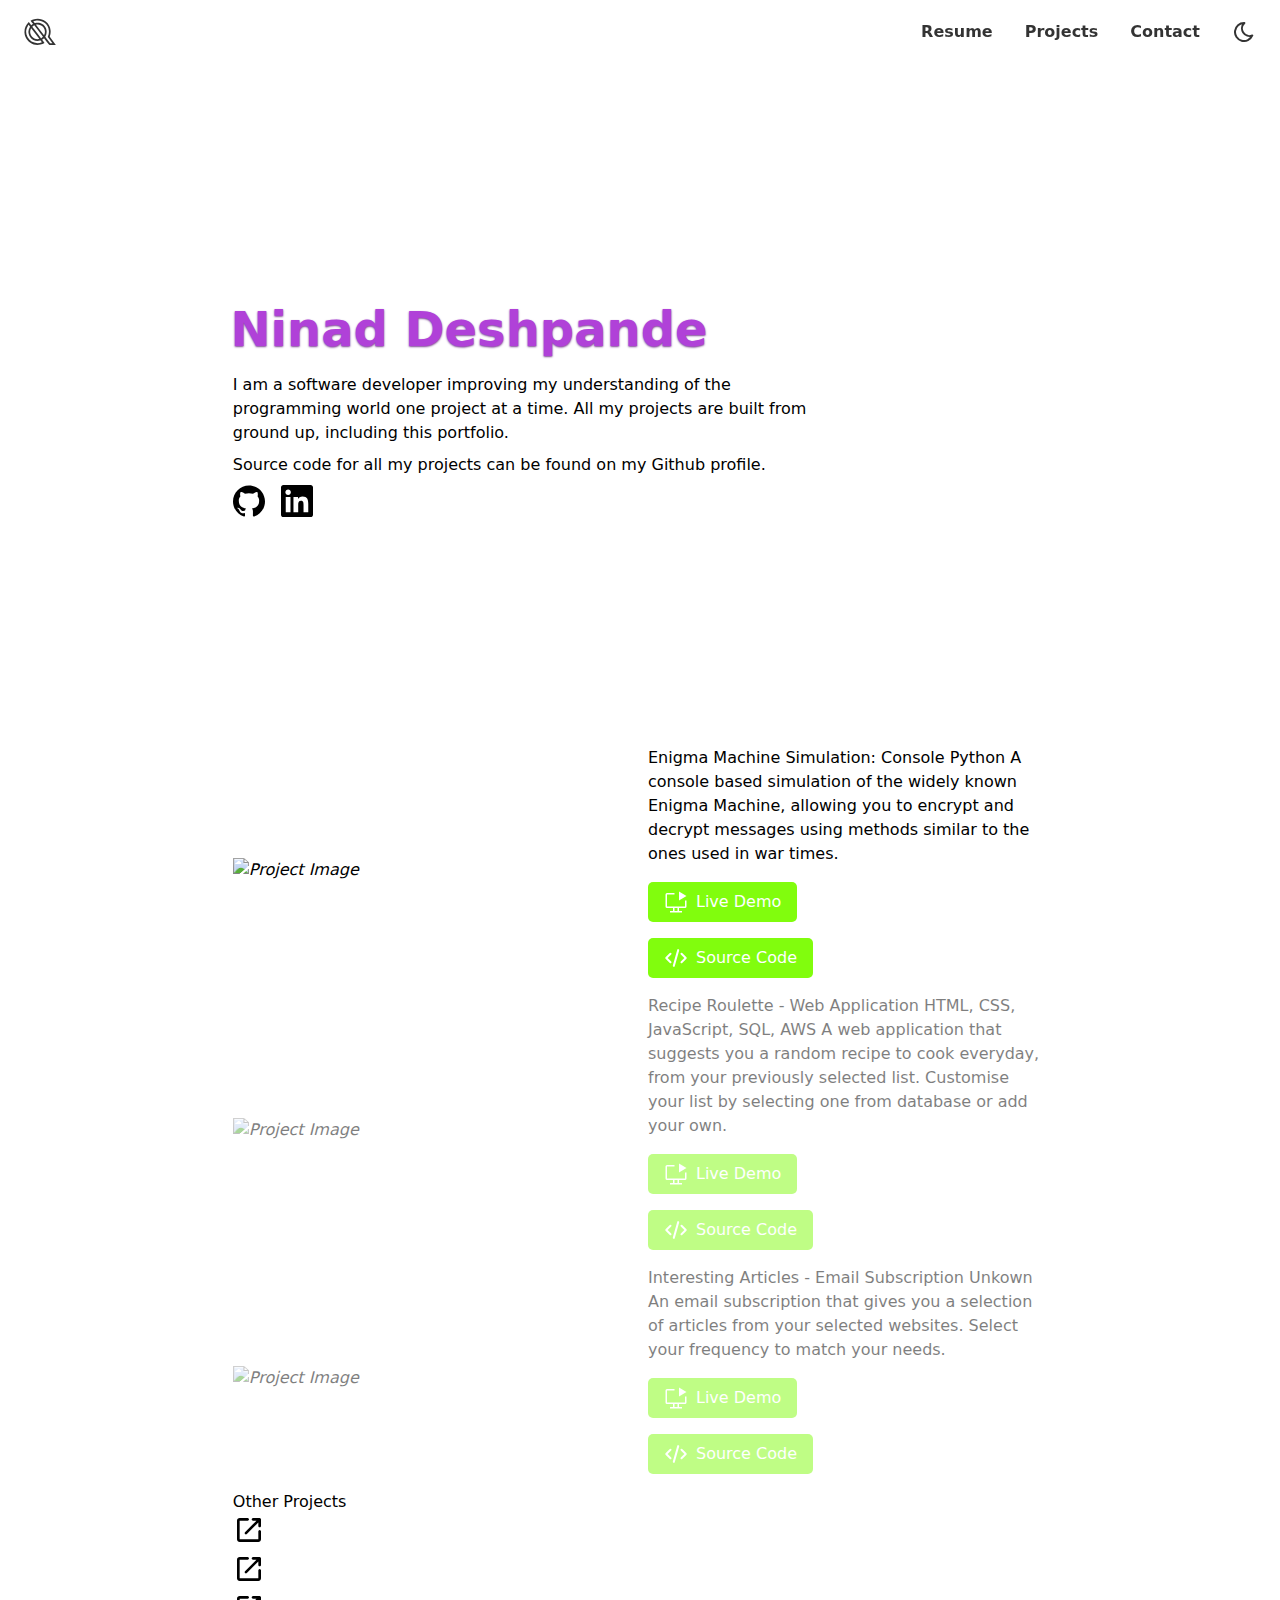
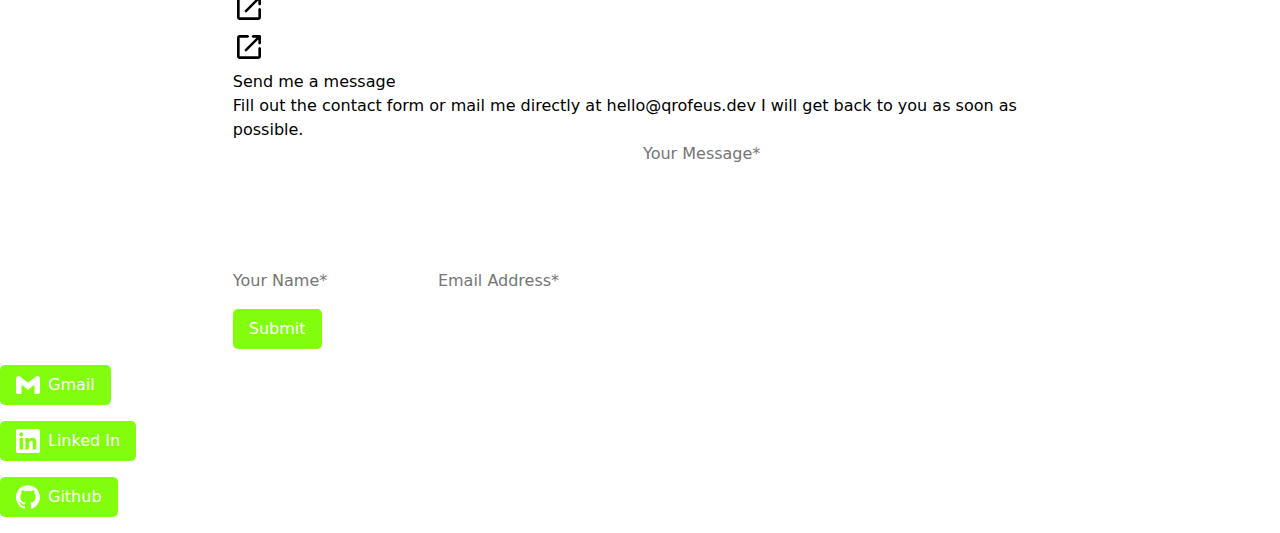
==== commit f8459502: "contact_form and navigation script update" ====
--- a/index.html
+++ b/index.html
@@ -1,376 +1,431 @@
 <!DOCTYPE html>
-<html lang="en">
-
-<head>
-    <meta charset="UTF-8">
-    <meta http-equiv="X-UA-Compatible" content="IE=edge">
-    <meta name="viewport" content="width=device-width, initial-scale=1.0">
+<html lang="en" data-theme="light">
+  <head>
+    <meta charset="UTF-8" />
+    <meta http-equiv="X-UA-Compatible" content="IE=edge" />
+    <meta name="viewport" content="width=device-width, initial-scale=1.0" />
+
+    <link rel="icon" type="image/svg+xml" href="assets/svg/logo_qrofeus.svg" />
     <title>Ninad Deshpande</title>
 
-    <!-- Google Fonts -->
-    <!-- <link href="https://fonts.googleapis.com/css?family=Inter" rel="stylesheet"> -->
-    <!-- <link rel="preconnect" href="https://fonts.googleapis.com"> -->
-    <!-- <link rel="preconnect" href="https://fonts.gstatic.com" crossorigin> -->
-    <link href="https://fonts.googleapis.com/css2?family=Inter&family=Roboto+Slab&display=swap" rel="stylesheet">
-
     <!-- CSS -->
-    <link rel="stylesheet" href="css/style.css">
-</head>
-
-<body>
-    <header>
-        <a href="#">
-            <svg class="logo"><use href="#logo"></use></svg>
-        </a>
-        <button aria-expanded="false" class="nav_toggle"></button>
-        <nav>
-            <div class="nav_bar" data-visible="false">
-                <a href="./#about" class="nav_link">About</a>
-                <a href="./#projects" class="nav_link">Projects</a>
-                <a href="assets/docs/Resume.pdf" target="_blank" class="nav_link">Resume</a>
-                <a href="./#contact" class="btn">Contact Me</a>
-            </div>
-        </nav>
-
-    </header>
-    <div class="nav_interact"></div>
-
-    <div class="container">
-        <section class="introduction">
-            <div class="text">
-                Hi, I am
-                <span>Ninad Deshpande</span>
-                <span class="title">I am a Software Developer</span>
-                Currently working on some personal projects and online certifications.
-                <div class="links">
-                    <a href="./#contact" class="btn">Get In Touch</a>
-                    <a href="https://www.linkedin.com/in/qrofeus/" target="_blank">
-                        <svg class="icon">
-                            <use href="#linked_in"></use>
-                        </svg>
-                    </a>
-                    <a href="https://github.com/Qrofeus" target="_blank">
-                        <svg class="icon">
-                            <use href="#github"></use>
-                        </svg>
-                    </a>
-                </div>
-            </div>
-            <img src="assets/img/img_illustration_02.png">
-        </section>
-
-        <section id="projects">
-            <span class="section_title">Projects</span>
-            <div class="project_card">
-                <img src="assets/img/demo.jpg" alt="" class="project_img">
-                <div class="project_desc">
-                    <div class="text">
-                        <span class="title">Project Title</span>
-                        <code class="techs">HTML, CSS, JavaScript</code>
-                        Lorem ipsum dolor sit, amet consectetur adipisicing elit. Et iusto tenetur numquam, totam, veritatis
-                        nesciunt explicabo vitae iure mollitia doloribus eum excepturi animi vero nisi blanditiis repellendus
-                        doloremque eligendi earum!
-                    </div>
-                    <div class="project_links">
-                        <a href="" class="btn">
-                            <svg>
-                                <use href="#live"></use>
-                            </svg>
-                            Live
-                        </a>
-                        <a href="" class="btn">
-                            <svg>
-                                <use href="#code"></use>
-                            </svg>
-                            Code
-                        </a>
-                    </div>
-                </div>
-            </div>
-            <div class="project_card">
-                <img src="assets/img/demo.jpg" alt="" class="project_img">
-                <div class="project_desc">
-                    <div class="text">
-                        <span class="title">Project Title</span>
-                        <code class="techs">Python</code>
-                        Lorem ipsum dolor sit, amet consectetur adipisicing elit. Et iusto tenetur numquam, totam, veritatis
-                        nesciunt explicabo vitae iure mollitia doloribus eum excepturi animi vero nisi blanditiis repellendus
-                        doloremque eligendi earum!
-                    </div>
-                    <div class="project_links">
-                        <a href="" class="btn">
-                            <svg>
-                                <use href="#live"></use>
-                            </svg>
-                            Live
-                        </a>
-                        <a href="" class="btn">
-                            <svg>
-                                <use href="#code"></use>
-                            </svg>
-                            Code
-                        </a>
-                    </div>
-                </div>
-            </div>
-            <div class="project_card">
-                <img src="assets/img/demo.jpg" alt="" class="project_img">
-                <div class="project_desc">
-                    <div class="text">
-                        <span class="title">Project Title</span>
-                        <code class="techs">HTML, CSS, JavaScript</code>
-                        Lorem ipsum dolor sit, amet consectetur adipisicing elit. Et iusto tenetur numquam, totam, veritatis
-                        nesciunt explicabo vitae iure mollitia doloribus eum excepturi animi vero nisi blanditiis repellendus
-                        doloremque eligendi earum!
-                    </div>
-                    <div class="project_links">
-                        <a href="" class="btn">
-                            <svg>
-                                <use href="#live"></use>
-                            </svg>
-                            Live
-                        </a>
-                        <a href="" class="btn">
-                            <svg>
-                                <use href="#code"></use>
-                            </svg>
-                            Code
-                        </a>
-                    </div>
-                </div>
-            </div>
-        </section>
-
-        <section id="other_projects">
-            <span class="section_title">Other Projects</span>
-            <div class="other_projects">
-                <div class="project_box">
-                    <div class="box_title">
-                        <span class="title">Sorting Algorithms - Animations</span>
-                        <a href="https://github.com/Qrofeus/sorting-algorithms" target="_blank">
-                            <svg>
-                                <use href="#open"></use>
-                            </svg>
-                        </a>
-                    </div>
-                    <code class="techs">Python, pygame</code>
-                    Compilation, explanation and python implementations for widely used sorting algorithms. Using the 'pygame' module, some of the sorting algorithms are animated for easier understanding, accessible from the repository README.
-                </div>
-                <div class="project_box">
-                    <div class="box_title">
-                        <span class="title">Project Title</span>
-                        <a href="http://" target="_blank">
-                            <svg>
-                                <use href="#open"></use>
-                            </svg>
-                        </a>
-                    </div>
-                    <code class="techs">HTML, CSS, JavaScript</code>
-                    Lorem ipsum dolor sit amet consectetur adipisicing elit. Necessitatibus animi expedita mollitia omnis provident ex molestias nemo. Quo facere quidem necessitatibus voluptas enim sequi, expedita laboriosam, ex nemo rerum magnam.
-                </div>
-                <div class="project_box">
-                    <div class="box_title">
-                        <span class="title">Project Title</span>
-                        <a href="http://" target="_blank">
-                            <svg>
-                                <use href="#open"></use>
-                            </svg>
-                        </a>
-                    </div>
-                    <code class="techs">HTML, CSS, JavaScript</code>
-                    Lorem ipsum dolor sit amet consectetur adipisicing elit. Necessitatibus animi expedita mollitia omnis provident ex molestias nemo. Quo facere quidem necessitatibus voluptas enim sequi, expedita laboriosam, ex nemo rerum magnam.
-                </div>
-            </div>
-        </section>
-
-        <section id="about">
-            <span class="section_title">About Me</span>
-            <div class="about">
-                <img src="assets/img/profile-placeholder.jpg" alt="Ninad Deshpande">
-                <div class="text">
-                    <p>Lorem ipsum dolor sit amet consectetur adipisicing elit. Perspiciatis culpa quos impedit, quae nihil atque iste repudiandae quas praesentium vitae repellendus veniam sunt excepturi consequatur exercitationem ipsa! Adipisci, molestias fugiat.</p>
-                    <p>Lorem ipsum dolor sit amet consectetur adipisicing elit. Tempore sequi nisi laboriosam obcaecati distinctio voluptatem alias illo culpa vitae consequuntur.</p>
-                </div>
-            </div>
-        </section>
-
-        <section id="education">
-            <span class="section_title">Education</span>
-            <div class="education">
-                <span class="title">Indiana University, Purdue University, Indianpolis</span>
-                <code class="dates">Aug 2023 - Present</code>
-                <div class="text">
-                    <code>Indianpolis, US</code>
-                    Attending my MS course in Computer and Information Science.
-                </div>
-            </div>
-            <div class="education">
-                <span class="title">AISSMS' Institute of Information Technology</span>
-                <code class="dates">Aug 2018 - May 2022</code>
-                <div class="text">
-                    <code>Pune, India</code>
-                    Completed my BE course in Computer Engineering achieving grade First Class with Distinction with a C.G.P.A of <strong>9.25/10</strong>. Also completed a honors course in <strong>Data Science</strong> simultaneously.
-                </div>
-            </div>
-        </section>
-        
-        <section id="contact">
-            <span class="section_title">Send me a message</span>
-            <div class="contact">
-                Fill out the contact form or mail me directly at <span><a href="mailto:ninad.deshpande46@gmail.com">ninad.deshpande46@gmail.com</a></span>
-                <form onsubmit="send_email(); reset(); return false;">
-                    <input type="text" id="form_name" class="contact_field" placeholder="Your Name*" required></input>
-                    <input type="email" id="form_mail" class="contact_field" placeholder="Email Address*" required></input>
-                    <textarea id="form_message" class="contact_field" rows="6" placeholder="Your Message*" required></textarea>
-                    <button type="submit" class="btn">Submit</button>
-                </form>
-            </div>
-        </section>
-
-        <button id="dark_mode_toggle" class="dark_mode_btn">
-            <svg><use href="#darkmode"></use>
-            </svg>
-        </button>
-    </div>
-
-    <footer>
-        <a class="btn socials_link" href="mailto:ninad.deshpande46@gmail.com" target="_blank">
-            <svg class="icon">
-                <use href="#gmail"></use>
-            </svg>
-            Gmail
-        </a>
-        <a class="btn socials_link" href="https://www.linkedin.com/in/qrofeus/" target="_blank">
-            <svg class="icon">
-                <use href="#linked_in"></use>
-            </svg>
-            Linked In
-        </a>
-        <a class="btn socials_link" href="https://github.com/Qrofeus" target="_blank">
-            <svg class="icon">
-                <use href="#github"></use>
-            </svg>
-            Github
-        </a>
-    </footer>
-
-    <!-- SVGs -->
-    <svg xmlns="http://www.w3.org/2000/svg" style="display: none;">
-        <symbol id="github" viewBox="0 0 24 24">
-            <path
-                d="M12 .297c-6.63 0-12 5.373-12 12 0 5.303 3.438 9.8 8.205 11.385.6.113.82-.258.82-.577 0-.285-.01-1.04-.015-2.04-3.338.724-4.042-1.61-4.042-1.61C4.422 18.07 3.633 17.7 3.633 17.7c-1.087-.744.084-.729.084-.729 1.205.084 1.838 1.236 1.838 1.236 1.07 1.835 2.809 1.305 3.495.998.108-.776.417-1.305.76-1.605-2.665-.3-5.466-1.332-5.466-5.93 0-1.31.465-2.38 1.235-3.22-.135-.303-.54-1.523.105-3.176 0 0 1.005-.322 3.3 1.23.96-.267 1.98-.399 3-.405 1.02.006 2.04.138 3 .405 2.28-1.552 3.285-1.23 3.285-1.23.645 1.653.24 2.873.12 3.176.765.84 1.23 1.91 1.23 3.22 0 4.61-2.805 5.625-5.475 5.92.42.36.81 1.096.81 2.22 0 1.606-.015 2.896-.015 3.286 0 .315.21.69.825.57C20.565 22.092 24 17.592 24 12.297c0-6.627-5.373-12-12-12" />
-        </symbol>
-        <symbol id="linked_in" viewBox="0 0 24 24">
-            <path
-                d="M20.447 20.452h-3.554v-5.569c0-1.328-.027-3.037-1.852-3.037-1.853 0-2.136 1.445-2.136 2.939v5.667H9.351V9h3.414v1.561h.046c.477-.9 1.637-1.85 3.37-1.85 3.601 0 4.267 2.37 4.267 5.455v6.286zM5.337 7.433c-1.144 0-2.063-.926-2.063-2.065 0-1.138.92-2.063 2.063-2.063 1.14 0 2.064.925 2.064 2.063 0 1.139-.925 2.065-2.064 2.065zm1.782 13.019H3.555V9h3.564v11.452zM22.225 0H1.771C.792 0 0 .774 0 1.729v20.542C0 23.227.792 24 1.771 24h20.451C23.2 24 24 23.227 24 22.271V1.729C24 .774 23.2 0 22.222 0h.003z" />
-        </symbol>
-        <symbol id="gmail" viewBox="0 0 24 24">
-            <path
-                d="M24 5.457v13.909c0 .904-.732 1.636-1.636 1.636h-3.819V11.73L12 16.64l-6.545-4.91v9.273H1.636A1.636 1.636 0 0 1 0 19.366V5.457c0-2.023 2.309-3.178 3.927-1.964L5.455 4.64 12 9.548l6.545-4.91 1.528-1.145C21.69 2.28 24 3.434 24 5.457z" />
-        </symbol>
-        <symbol id="logo" viewBox="0 0 350 350" enable-background="new 0 0 350 350">
-            <path opacity="1.000000" stroke="none" d="
-            M5.216879,182.744934 
-                C2.847384,136.517731 19.722443,98.595955 52.142933,65.951714 
-                C61.200195,78.000092 69.762749,89.390388 78.443733,100.938225 
-                C85.231056,95.866615 91.805664,90.953949 98.961090,85.607292 
-                C90.176155,74.243996 81.464363,62.975285 71.896255,50.598946 
-                C81.504753,46.351067 90.247765,41.381138 99.633675,38.520947 
-                C149.473862,23.333015 196.469757,28.702435 238.114502,61.486450 
-                C269.555054,86.237419 287.100067,119.295815 290.966888,159.374863 
-                C293.066925,181.141785 290.231445,202.251083 282.698975,222.709244 
-                C281.434509,226.143509 282.511261,228.330902 284.414612,230.842926 
-                C304.537933,257.401581 324.612823,283.996887 344.693176,310.588074 
-                C345.877594,312.156494 346.994385,313.775940 348.798889,316.283630 
-                C346.337891,316.420929 344.804291,316.579834 343.270538,316.581024 
-                C322.272766,316.597504 301.274506,316.522614 280.277649,316.660553 
-                C276.761658,316.683655 274.415955,315.607819 272.287628,312.784607 
-                C255.941193,291.100891 239.467697,269.512939 223.022186,247.904007 
-                C221.939484,246.481369 220.762497,245.130478 219.603790,243.714996 
-                C212.460205,249.234238 205.661804,254.486786 198.281372,260.189026 
-                C206.898819,271.612244 215.550888,283.081329 224.476013,294.912384 
-                C210.279572,303.307892 195.817200,309.558319 180.269257,312.835602 
-                C110.463997,327.549438 45.505329,294.388367 16.330057,229.157867 
-                C9.813945,214.589050 6.478437,199.124466 5.216879,182.744934 
-            M244.185226,243.306473 
-                C256.640259,259.784607 269.080658,276.273865 281.574158,292.722778 
-                C282.755249,294.277802 284.212524,296.736084 285.639404,296.807007 
-                C293.644165,297.204834 301.678986,296.998657 310.584442,296.998657 
-                C309.043518,294.723236 308.191193,293.335510 307.214478,292.041687 
-                C292.360321,272.364838 277.556763,252.648972 262.550995,233.088257 
-                C260.305725,230.161453 260.132446,227.863892 261.516724,224.532562 
-                C270.071960,203.944183 274.629639,182.661484 272.103973,160.206528 
-                C268.353851,126.865074 253.805450,98.922234 228.264450,77.519302 
-                C197.981964,52.143074 162.617493,44.043636 123.867332,51.181404 
-                C116.614128,52.517441 109.610901,55.210674 101.641167,57.524723 
-                C106.431160,63.791664 110.669685,68.886597 114.368057,74.347366 
-                C116.533455,77.544647 118.643486,78.075722 122.248337,77.020752 
-                C136.365891,72.889236 150.777222,71.982002 165.261230,74.646339 
-                C235.011520,87.476974 269.385742,162.139114 233.904373,223.801971 
-                C232.350174,226.502991 232.630447,228.143845 234.439636,230.363922 
-                C237.699387,234.364059 240.682098,238.589966 244.185226,243.306473 
-            M147.510483,297.066742 
-                C163.923035,297.190216 179.800034,294.614380 195.692352,287.932312 
-                C191.314301,282.240387 187.059479,277.334106 183.554825,271.940399 
-                C181.067429,268.112244 178.617172,267.792145 174.469223,268.968475 
-                C133.960709,280.456635 89.544518,264.713135 66.446800,229.474243 
-                C42.916031,193.574677 42.027767,156.537384 64.327576,119.386818 
-                C65.032066,118.213165 66.021881,116.164581 65.535583,115.485054 
-                C60.946468,109.072495 56.065212,102.869019 50.786453,95.976196 
-                C47.662830,100.594170 44.861248,104.299637 42.514111,108.273521 
-                C18.858238,148.324768 16.795336,189.878647 38.414886,230.708984 
-                C60.990726,273.345337 97.962318,295.333649 147.510483,297.066742 
-            M91.998062,230.503662 
-                C116.284920,254.593552 150.876801,257.534515 167.103378,250.132233 
-                C137.719574,211.224579 108.382080,172.378235 78.631714,132.985214 
-                C77.517082,134.771698 76.761299,135.798309 76.194130,136.920273 
-                C69.574356,150.015213 67.141678,163.970108 67.889381,178.522964 
-                C68.930748,198.791412 77.722412,215.545563 91.998062,230.503662 
-            M211.633789,122.901436 
-                C188.944199,91.999138 147.578888,87.933990 131.075455,95.195366 
-                C160.425735,133.411011 189.743668,171.584518 219.255890,210.011017 
-                C232.642990,188.437683 233.967896,152.628891 211.633789,122.901436 
-            M107.669212,139.824448 
-                C111.788094,145.264694 115.917465,150.697037 120.024109,156.146515 
-                C141.260376,184.326813 162.526520,212.484802 183.664505,240.738663 
-                C185.638321,243.376923 187.222321,244.364349 190.020218,242.125046 
-                C194.812042,238.289917 199.620575,234.469009 204.551575,230.816956 
-                C207.536667,228.606094 207.458313,226.679199 205.222610,223.841553 
-                C197.601044,214.167862 190.222855,204.302750 182.725616,194.530762 
-                C159.829178,164.687164 136.888214,134.877609 114.072212,104.972679 
-                C112.037926,102.306328 110.255356,101.589569 107.539299,103.619156 
-                C102.765564,107.186356 97.977272,110.734138 93.186317,114.278221 
-                C90.739716,116.088066 91.033371,117.870300 92.794380,120.126534 
-                C97.708763,126.422951 102.439369,132.862808 107.669212,139.824448 
-            z" />
-        </symbol>
-        <symbol id="live" viewBox="0 0 16 16">
-            <path fill="currentColor" fill-rule="evenodd"
-                d="M3 2.5h10a.5.5 0 0 1 .5.5v10a.5.5 0 0 1-.5.5H3a.5.5 0 0 1-.5-.5V3a.5.5 0 0 1 .5-.5ZM1 3a2 2 0 0 1 2-2h10a2 2 0 0 1 2 2v10a2 2 0 0 1-2 2H3a2 2 0 0 1-2-2V3Zm9.534 4.172a1 1 0 0 1 0 1.656L7.56 10.841A1 1 0 0 1 6 10.012V5.988a1 1 0 0 1 1.56-.829l2.974 2.013Z"
-                clip-rule="evenodd" />
-        </symbol>
-        <symbol id="code" viewBox="0 0 24 24">
-            <path fill="currentColor"
-                d="M19.775 22.625L7 9.85l-2.175 2.175L9.4 16.6L8 18l-6-6l3.575-3.575l-4.2-4.2L2.8 2.8l18.4 18.4l-1.425 1.425Zm-1.35-7.05L17 14.15l2.175-2.175L14.6 7.4L16 6l6 6l-3.575 3.575Z" />
-        </symbol>
-        <symbol id="open" viewBox="0 0 24 24">
-                <path fill="currentColor" d="M5 21q-.825 0-1.413-.588T3 19V5q0-.825.588-1.413T5 3h6q.425 0 .713.288T12 4q0 .425-.288.713T11 5H5v14h14v-6q0-.425.288-.713T20 12q.425 0 .713.288T21 13v6q0 .825-.588 1.413T19 21H5Zm4-6q-.275-.275-.275-.7T9 13.6L17.6 5H15q-.425 0-.713-.288T14 4q0-.425.288-.713T15 3h5q.425 0 .713.288T21 4v5q0 .425-.288.713T20 10q-.425 0-.713-.288T19 9V6.4l-8.625 8.625q-.275.275-.675.275T9 15Z"/>
-        </symbol>
-        <symbol id="darkmode" viewBox="0 0 48 48">
-            <g fill="none">
-                <path stroke="currentColor" stroke-linejoin="round" stroke-width="4" d="M24.02 35.353c6.076 0 11-4.924 11-11c0-6.075-4.924-11-11-11c-6.075 0-11 4.925-11 11c0 6.076 4.925 11 11 11Z"/>
-                <path stroke="currentColor" stroke-linecap="round" stroke-width="4" d="m38.96 9.01l-2.46 2.474M11.067 36.745l-2.046 2.059M24 41.353v3m20-20.999h-4m-2.468 12.982L40 38.804"/>
-                <path fill="currentColor" fill-rule="evenodd" d="M24.02 17.354a7 7 0 1 0 0 14" clip-rule="evenodd"/>
-                <path stroke="currentColor" stroke-linecap="round" stroke-width="4" d="M4 24.354h4M10.044 9.01l2.053 2.053M24 3.354v4"/>
-            </g>
-        </symbol>
-    </svg>
+    <link rel="stylesheet" href="css/style.css" />
 
     <!-- Scripts -->
     <script src="https://smtpjs.com/v3/smtp.js"></script>
-    <script src="scripts/contact_form.js"></script>
-    <script src="scripts/navigation.js"></script>
-    <script src="scripts/dark_mode.js"></script>
-</body>
-
-</html>+  </head>
+
+  <body>
+    <header>
+      <nav>
+        <a href="#" class="nav_item"><svg><use href="#logo"></use></svg></a>
+        <!-- <svg id="menu_icon">
+          <use href="#hamburger"></use>
+        </svg> -->
+        <ul class="nav_links" id="nav_links">
+          <li class="nav_item nav_link">
+            <a href="https://resume.qrofeus.dev" target="_blank">Resume</a>
+          </li>
+          <li class="nav_item nav_link">
+            <a href="./#highlights">Projects</a>
+          </li>
+          <li class="nav_item nav_link"><a href="./#contact">Contact</a></li>
+          <li class="nav_item">
+            <svg id="theme_icon"><use href="#moon"></use></svg>
+          </li>
+        </ul>
+      </nav>
+    </header>
+    <div class="wrapper">
+      <section class="introduction">
+        <span class="intro_name">Ninad Deshpande</span>
+        <p>
+          I am a software developer improving my understanding of the
+          programming world one project at a time. All my projects are built
+          from ground up, including this portfolio.
+        </p>
+        <p>
+          Source code for all my projects can be found on my Github profile.
+        </p>
+        <div class="intro_links">
+          <a href="https://github.com/Qrofeus" target="_blank">
+            <svg>
+              <use href="#github"></use>
+            </svg>
+          </a>
+          <a href="https://linkedin.com/in/qrofeus" target="_blank">
+            <svg>
+              <use href="#linked_in"></use>
+            </svg>
+          </a>
+        </div>
+      </section>
+
+      <section id="highlights" class="highlights">
+        <div class="highlight">
+          <img src="assets/img/img_enigma_machine.jpg" alt="Project Image" />
+          <div class="project_description">
+            <span class="project_title"
+              >Enigma Machine Simulation: Console</span
+            >
+            <p class="technologies">Python</p>
+            <p class="description">
+              A console based simulation of the widely known Enigma Machine,
+              allowing you to encrypt and decrypt messages using methods similar
+              to the ones used in war times.
+            </p>
+            <a href="https://" target="_blank" class="btn">
+              <svg>
+                <use href="#demo"></use>
+              </svg>
+              Live Demo
+            </a>
+            <a
+              href="https://github.com/Qrofeus/Enigma-Machine"
+              target="_blank"
+              class="btn"
+            >
+              <svg>
+                <use href="#code"></use>
+              </svg>
+              Source Code
+            </a>
+          </div>
+        </div>
+        <div class="highlight" data-status="in-progress">
+          <img src="assets/img/img_recipe_roulette.jpg" alt="Project Image" />
+          <div class="project_description">
+            <span class="project_title">Recipe Roulette - Web Application</span>
+            <p class="technologies">HTML, CSS, JavaScript, SQL, AWS</p>
+            <p class="description">
+              A web application that suggests you a random recipe to cook
+              everyday, from your previously selected list. Customise your list
+              by selecting one from database or add your own.
+            </p>
+            <a href="https://" target="_blank" class="btn">
+              <svg>
+                <use href="#demo"></use>
+              </svg>
+              Live Demo
+            </a>
+            <a
+              href="https://github.com/Qrofeus/recipe-roulette"
+              target="_blank"
+              class="btn"
+            >
+              <svg>
+                <use href="#code"></use>
+              </svg>
+              Source Code
+            </a>
+          </div>
+        </div>
+        <div class="highlight" data-status="in-progress">
+          <img
+            src="assets/img/img_interesting_articles.jpg"
+            alt="Project Image"
+          />
+          <div class="project_description">
+            <span class="project_title"
+              >Interesting Articles - Email Subscription</span
+            >
+            <p class="technologies">Unkown</p>
+            <p class="description">
+              An email subscription that gives you a selection of articles from
+              your selected websites. Select your frequency to match your needs.
+            </p>
+            <a href="https://" target="_blank" class="btn">
+              <svg>
+                <use href="#demo"></use>
+              </svg>
+              Live Demo
+            </a>
+            <a
+              href="https://github.com/Qrofeus/interesting-articles"
+              target="_blank"
+              class="btn"
+            >
+              <svg>
+                <use href="#code"></use>
+              </svg>
+              Source Code
+            </a>
+          </div>
+        </div>
+      </section>
+
+      <section id="other_projects">
+        <span class="section_title">Other Projects</span>
+        <div class="other_projects">
+          <div class="project_description">
+            <div class="title_card">
+              <span class="project_title"></span>
+              <svg>
+                <use href="#open"></use>
+              </svg>
+            </div>
+            <p class="technologies"></p>
+            <p class="description"></p>
+          </div>
+          <div class="project_description">
+            <div class="title_card">
+              <span class="project_title"></span>
+              <svg>
+                <use href="#open"></use>
+              </svg>
+            </div>
+            <p class="technologies"></p>
+            <p class="description"></p>
+          </div>
+          <div class="project_description">
+            <div class="title_card">
+              <span class="project_title"></span>
+              <svg>
+                <use href="#open"></use>
+              </svg>
+            </div>
+            <p class="technologies"></p>
+            <p class="description"></p>
+          </div>
+          <div class="project_description">
+            <div class="title_card">
+              <span class="project_title"></span>
+              <svg>
+                <use href="#open"></use>
+              </svg>
+            </div>
+            <p class="technologies"></p>
+            <p class="description"></p>
+          </div>
+        </div>
+      </section>
+
+      <section id="contact">
+        <span class="section_title">Send me a message</span>
+        <div class="contact">
+          Fill out the contact form or mail me directly at
+          <span><a href="mailto:hello@qrofeus.dev">hello@qrofeus.dev</a></span>
+          I will get back to you as soon as possible.
+          <form
+            id="contact_form"
+            onsubmit="send_email(); reset(); return false;"
+          >
+            <input
+              type="text"
+              id="form_name"
+              class="contact_field"
+              placeholder="Your Name*"
+              required=""
+            />
+            <input
+              type="email"
+              id="form_mail"
+              class="contact_field"
+              placeholder="Email Address*"
+              required=""
+            />
+            <textarea
+              id="form_message"
+              class="contact_field"
+              rows="6"
+              placeholder="Your Message*"
+              required=""
+            ></textarea>
+            <button type="submit" class="btn">Submit</button>
+          </form>
+        </div>
+
+        <div class="alert hidden" id="processing">Sending contact request</div>
+        <div class="alert hidden" id="success">Success</div>
+        <div class="alert hidden" id="failure">Failure</div>
+      </section>
+    </div>
+
+    <footer>
+      <a
+        class="btn socials_link"
+        href="mailto:hello@qrofeus.dev"
+        target="_blank"
+      >
+        <svg class="icon">
+          <use href="#gmail"></use>
+        </svg>
+        Gmail
+      </a>
+      <a
+        class="btn socials_link"
+        href="linkedin.com/in/qrofeus/"
+        target="_blank"
+      >
+        <svg class="icon">
+          <use href="#linked_in"></use>
+        </svg>
+        Linked In
+      </a>
+      <a class="btn socials_link" href="github.com/Qrofeus" target="_blank">
+        <svg class="icon">
+          <use href="#github"></use>
+        </svg>
+        Github
+      </a>
+    </footer>
+
+    <svg xmlns="http://www.w3.org/2000/svg" aria-hidden="true" class="hidden">
+      <symbol id="github" viewBox="0 0 24 24">
+        <path
+          d="M12 .297c-6.63 0-12 5.373-12 12 0 5.303 3.438 9.8 8.205 11.385.6.113.82-.258.82-.577 0-.285-.01-1.04-.015-2.04-3.338.724-4.042-1.61-4.042-1.61C4.422 18.07 3.633 17.7 3.633 17.7c-1.087-.744.084-.729.084-.729 1.205.084 1.838 1.236 1.838 1.236 1.07 1.835 2.809 1.305 3.495.998.108-.776.417-1.305.76-1.605-2.665-.3-5.466-1.332-5.466-5.93 0-1.31.465-2.38 1.235-3.22-.135-.303-.54-1.523.105-3.176 0 0 1.005-.322 3.3 1.23.96-.267 1.98-.399 3-.405 1.02.006 2.04.138 3 .405 2.28-1.552 3.285-1.23 3.285-1.23.645 1.653.24 2.873.12 3.176.765.84 1.23 1.91 1.23 3.22 0 4.61-2.805 5.625-5.475 5.92.42.36.81 1.096.81 2.22 0 1.606-.015 2.896-.015 3.286 0 .315.21.69.825.57C20.565 22.092 24 17.592 24 12.297c0-6.627-5.373-12-12-12"
+        ></path>
+      </symbol>
+      <symbol id="linked_in" viewBox="0 0 24 24">
+        <path
+          d="M20.447 20.452h-3.554v-5.569c0-1.328-.027-3.037-1.852-3.037-1.853 0-2.136 1.445-2.136 2.939v5.667H9.351V9h3.414v1.561h.046c.477-.9 1.637-1.85 3.37-1.85 3.601 0 4.267 2.37 4.267 5.455v6.286zM5.337 7.433c-1.144 0-2.063-.926-2.063-2.065 0-1.138.92-2.063 2.063-2.063 1.14 0 2.064.925 2.064 2.063 0 1.139-.925 2.065-2.064 2.065zm1.782 13.019H3.555V9h3.564v11.452zM22.225 0H1.771C.792 0 0 .774 0 1.729v20.542C0 23.227.792 24 1.771 24h20.451C23.2 24 24 23.227 24 22.271V1.729C24 .774 23.2 0 22.222 0h.003z"
+        ></path>
+      </symbol>
+      <symbol id="gmail" viewBox="0 0 24 24">
+        <path
+          d="M24 5.457v13.909c0 .904-.732 1.636-1.636 1.636h-3.819V11.73L12 16.64l-6.545-4.91v9.273H1.636A1.636 1.636 0 0 1 0 19.366V5.457c0-2.023 2.309-3.178 3.927-1.964L5.455 4.64 12 9.548l6.545-4.91 1.528-1.145C21.69 2.28 24 3.434 24 5.457z"
+        ></path>
+      </symbol>
+      <symbol id="open" viewBox="0 0 24 24">
+        <path
+          fill="currentColor"
+          d="M5 21q-.825 0-1.413-.588T3 19V5q0-.825.588-1.413T5 3h6q.425 0 .713.288T12 4q0 .425-.288.713T11 5H5v14h14v-6q0-.425.288-.713T20 12q.425 0 .713.288T21 13v6q0 .825-.588 1.413T19 21H5Zm4-6q-.275-.275-.275-.7T9 13.6L17.6 5H15q-.425 0-.713-.288T14 4q0-.425.288-.713T15 3h5q.425 0 .713.288T21 4v5q0 .425-.288.713T20 10q-.425 0-.713-.288T19 9V6.4l-8.625 8.625q-.275.275-.675.275T9 15Z"
+        ></path>
+      </symbol>
+      <symbol id="close" viewBox="0 0 24 24">
+        <path
+          fill="currentColor"
+          d="M18.3 5.71a.996.996 0 0 0-1.41 0L12 10.59L7.11 5.7A.996.996 0 1 0 5.7 7.11L10.59 12L5.7 16.89a.996.996 0 1 0 1.41 1.41L12 13.41l4.89 4.89a.996.996 0 1 0 1.41-1.41L13.41 12l4.89-4.89c.38-.38.38-1.02 0-1.4z"
+        ></path>
+      </symbol>
+      <symbol id="hamburger" viewBox="0 0 24 24">
+        <path
+          stroke="currentColor"
+          stroke-linecap="round"
+          stroke-linejoin="round"
+          stroke-width="2"
+          d="M5 17h14M5 12h14M5 7h14"
+        ></path>
+      </symbol>
+      <symbol id="logo" viewBox="0 0 350 350">
+        <path
+          opacity="1.000000"
+          stroke="none"
+          fill="currentColor"
+          d="M5.216879,182.744934 
+              C2.847384,136.517731 19.722443,98.595955 52.142933,65.951714 
+              C61.200195,78.000092 69.762749,89.390388 78.443733,100.938225 
+              C85.231056,95.866615 91.805664,90.953949 98.961090,85.607292 
+              C90.176155,74.243996 81.464363,62.975285 71.896255,50.598946 
+              C81.504753,46.351067 90.247765,41.381138 99.633675,38.520947 
+              C149.473862,23.333015 196.469757,28.702435 238.114502,61.486450 
+              C269.555054,86.237419 287.100067,119.295815 290.966888,159.374863 
+              C293.066925,181.141785 290.231445,202.251083 282.698975,222.709244 
+              C281.434509,226.143509 282.511261,228.330902 284.414612,230.842926 
+              C304.537933,257.401581 324.612823,283.996887 344.693176,310.588074 
+              C345.877594,312.156494 346.994385,313.775940 348.798889,316.283630 
+              C346.337891,316.420929 344.804291,316.579834 343.270538,316.581024 
+              C322.272766,316.597504 301.274506,316.522614 280.277649,316.660553 
+              C276.761658,316.683655 274.415955,315.607819 272.287628,312.784607 
+              C255.941193,291.100891 239.467697,269.512939 223.022186,247.904007 
+              C221.939484,246.481369 220.762497,245.130478 219.603790,243.714996 
+              C212.460205,249.234238 205.661804,254.486786 198.281372,260.189026 
+              C206.898819,271.612244 215.550888,283.081329 224.476013,294.912384 
+              C210.279572,303.307892 195.817200,309.558319 180.269257,312.835602 
+              C110.463997,327.549438 45.505329,294.388367 16.330057,229.157867 
+              C9.813945,214.589050 6.478437,199.124466 5.216879,182.744934 
+            M244.185226,243.306473 
+              C256.640259,259.784607 269.080658,276.273865 281.574158,292.722778 
+              C282.755249,294.277802 284.212524,296.736084 285.639404,296.807007 
+              C293.644165,297.204834 301.678986,296.998657 310.584442,296.998657 
+              C309.043518,294.723236 308.191193,293.335510 307.214478,292.041687 
+              C292.360321,272.364838 277.556763,252.648972 262.550995,233.088257 
+              C260.305725,230.161453 260.132446,227.863892 261.516724,224.532562 
+              C270.071960,203.944183 274.629639,182.661484 272.103973,160.206528 
+              C268.353851,126.865074 253.805450,98.922234 228.264450,77.519302 
+              C197.981964,52.143074 162.617493,44.043636 123.867332,51.181404 
+              C116.614128,52.517441 109.610901,55.210674 101.641167,57.524723 
+              C106.431160,63.791664 110.669685,68.886597 114.368057,74.347366 
+              C116.533455,77.544647 118.643486,78.075722 122.248337,77.020752 
+              C136.365891,72.889236 150.777222,71.982002 165.261230,74.646339 
+              C235.011520,87.476974 269.385742,162.139114 233.904373,223.801971 
+              C232.350174,226.502991 232.630447,228.143845 234.439636,230.363922 
+              C237.699387,234.364059 240.682098,238.589966 244.185226,243.306473 
+            M147.510483,297.066742 
+              C163.923035,297.190216 179.800034,294.614380 195.692352,287.932312 
+              C191.314301,282.240387 187.059479,277.334106 183.554825,271.940399 
+              C181.067429,268.112244 178.617172,267.792145 174.469223,268.968475 
+              C133.960709,280.456635 89.544518,264.713135 66.446800,229.474243 
+              C42.916031,193.574677 42.027767,156.537384 64.327576,119.386818 
+              C65.032066,118.213165 66.021881,116.164581 65.535583,115.485054 
+              C60.946468,109.072495 56.065212,102.869019 50.786453,95.976196 
+              C47.662830,100.594170 44.861248,104.299637 42.514111,108.273521 
+              C18.858238,148.324768 16.795336,189.878647 38.414886,230.708984 
+              C60.990726,273.345337 97.962318,295.333649 147.510483,297.066742 
+            M91.998062,230.503662 
+              C116.284920,254.593552 150.876801,257.534515 167.103378,250.132233 
+              C137.719574,211.224579 108.382080,172.378235 78.631714,132.985214 
+              C77.517082,134.771698 76.761299,135.798309 76.194130,136.920273 
+              C69.574356,150.015213 67.141678,163.970108 67.889381,178.522964 
+              C68.930748,198.791412 77.722412,215.545563 91.998062,230.503662 
+            M211.633789,122.901436 
+              C188.944199,91.999138 147.578888,87.933990 131.075455,95.195366 
+              C160.425735,133.411011 189.743668,171.584518 219.255890,210.011017 
+              C232.642990,188.437683 233.967896,152.628891 211.633789,122.901436 
+            M107.669212,139.824448 
+              C111.788094,145.264694 115.917465,150.697037 120.024109,156.146515 
+              C141.260376,184.326813 162.526520,212.484802 183.664505,240.738663 
+              C185.638321,243.376923 187.222321,244.364349 190.020218,242.125046 
+              C194.812042,238.289917 199.620575,234.469009 204.551575,230.816956 
+              C207.536667,228.606094 207.458313,226.679199 205.222610,223.841553 
+              C197.601044,214.167862 190.222855,204.302750 182.725616,194.530762 
+              C159.829178,164.687164 136.888214,134.877609 114.072212,104.972679 
+              C112.037926,102.306328 110.255356,101.589569 107.539299,103.619156 
+              C102.765564,107.186356 97.977272,110.734138 93.186317,114.278221 
+              C90.739716,116.088066 91.033371,117.870300 92.794380,120.126534 
+              C97.708763,126.422951 102.439369,132.862808 107.669212,139.824448 
+            z"
+        />
+      </symbol>
+      <symbol id="sun" viewBox="0 0 24 24">
+        <path
+          fill="none"
+          stroke="currentColor"
+          stroke-linecap="round"
+          stroke-linejoin="round"
+          stroke-width="2"
+          d="M8 12a4 4 0 1 0 8 0a4 4 0 1 0-8 0m-5 0h1m8-9v1m8 8h1m-9 8v1M5.6 5.6l.7.7m12.1-.7l-.7.7m0 11.4l.7.7m-12.1-.7l-.7.7"
+        />
+      </symbol>
+      <symbol id="moon" viewBox="0 0 24 24">
+        <path
+          fill="none"
+          stroke="currentColor"
+          stroke-linecap="round"
+          stroke-linejoin="round"
+          stroke-width="2"
+          d="M12 3h.393a7.5 7.5 0 0 0 7.92 12.446A9 9 0 1 1 12 2.992z"
+        />
+      </symbol>
+      <symbol id="demo" viewBox="0 0 32 32">
+        <path fill="currentColor" d="M20 2v12l10-6z" />
+        <path
+          fill="currentColor"
+          d="M28 14v8H4V6h10V4H4a2 2 0 0 0-2 2v16a2 2 0 0 0 2 2h8v4H8v2h16v-2h-4v-4h8a2 2 0 0 0 2-2v-8zM18 28h-4v-4h4z"
+        />
+      </symbol>
+      <symbol id="code" viewBox="0 0 24 24">
+        <g fill="none">
+          <path d="M0 0h24v24H0z" />
+          <path
+            fill="currentColor"
+            d="M14.486 3.143a1 1 0 0 1 .692 1.233l-4.43 15.788a1 1 0 0 1-1.926-.54l4.43-15.788a1 1 0 0 1 1.234-.693M7.207 7.05a1 1 0 0 1 0 1.414L3.672 12l3.535 3.535a1 1 0 1 1-1.414 1.415L1.55 12.707a1 1 0 0 1 0-1.414L5.793 7.05a1 1 0 0 1 1.414 0m9.586 1.414a1 1 0 1 1 1.414-1.414l4.243 4.243a1 1 0 0 1 0 1.414l-4.243 4.243a1 1 0 0 1-1.414-1.415L20.328 12z"
+          />
+        </g>
+      </symbol>
+    </svg>
+
+    <!-- Scripts -->
+    <script src="scripts/script.js"></script>
+  </body>
+</html>
--- a/css/style.css
+++ b/css/style.css
@@ -1,529 +1,286 @@
+html {
+  scroll-behavior: smooth;
+}
+
+*,
+*::after,
+*::before {
+  box-sizing: border-box;
+  outline: transparent;
+}
+
 /* CSS Variables */
 :root {
-    --clr-background: #FFFFFF;
-    --clr-card: #EFEFEF;
-    --clr-primary: #102A43;
-    /* --clr-highlight: #EB455F; */
-    --clr-highlight: #7C4894;
-
-    --font-family: 'Inter', Helvetica, sans-serif;
-    --span-family: 'Roboto Slab', serif, Helvetica;
-    --fw-small: 100;
-    --fw-normal: 400;
-    --fw-large: 900;
-
-    --light: #EFEFEF;
-    --dark: #101010;
-    --fc-span: #102A43;
-    --fc-default: var(--dark);
-
-    --transition: 200ms ease-in-out;
-}
-
-html {
-    scroll-behavior: smooth;
-}
-
-*, *::after, *::before {
-    box-sizing: border-box;
-    outline: transparent;
+  --font-family: system-ui, Helvetica, Arial, sans-serif;
+  --fw-small: 100;
+  --fw-normal: 400;
+  --fw-large: 900;
+
+  --transition: 200ms ease-in-out;
+}
+
+:root[data-theme="light"] {
+  --text: hsl(279, 68%, 0%);
+  --text-20: hsl(279, 68%, 20%);
+
+  --background: hsl(270, 60%, 100%);
+  --background-20: hsl(270, 61%, 80%);
+
+  --primary: hsl(284, 66%, 55%);
+  --secondary: hsl(91, 98%, 52%);
+  --accent: hsl(281, 35%, 43%);
+}
+:root[data-theme="dark"] {
+  --text: hsl(279, 68%, 100%);
+  --text-20: hsl(279, 68%, 80%);
+
+  --background: hsl(270, 60%, 0%);
+  --background-20: hsl(270, 60%, 20%);
+
+  --primary: hsl(284, 66%, 45%);
+  --secondary: hsl(94, 66%, 29%);
+  --accent: hsl(281, 35%, 57%);
 }
 
 body {
-    margin: 0;
-    padding: 0;
-
-    font-family: var(--font-family);
-    font-size: 1.125rem;
-    line-height: 1.25;
-
-    background-color: var(--clr-background);
-    color: var(--fc-default);
-
-    overflow-x: hidden;
+  margin: 0;
+  padding: 0;
+  overflow-x: hidden;
+
+  font-family: var(--font-family);
+  font-weight: 500;
+  line-height: 1.5;
+
+  background: var(--background);
+  color: var(--text);
+}
+
+a,
+p,
+ul,
+li,
+button,
+input,
+textarea {
+  all: unset;
+}
+
+a,
+button,
+#theme_icon {
+  cursor: pointer;
 }
 
 svg {
-    height: 1.25rem;
-    width: 1.25rem;
-
-    fill: var(--fc-span);
-}
-
-a, p, button, input, textarea {
-    all: unset;
-}
-
-a, button {
-    cursor: pointer;
-    /* background: none; */
-}
-
-span {
-    font-weight: var(--fw-large);
-    font-family: var(--span-family);
-    color: var(--fc-span);
-
-    display: block;
-}
-
-code {
-    display: block;
-    color: var(--clr-highlight);
-    font-weight: var(--fw-large);
-}
-
-/* Buttons */
-.btn {
-    display: inline-block;
-    padding: 0.5em 1em;
-    border-radius: 5px;
-
-    background: var(--clr-highlight);
-    color: var(--light);
-    font-weight: 700;
-
-    /* transform: scale(1); */
-    transition: all var(--transition);
-
-    gap: 0.5em;
-    /* justify-content: center; */
-    /* align-items: center; */
-}
-
-.btn:hover,
-.btn:focus {
-    background: var(--clr-primary);
-    /* transform: scale(1.01); */
-}
-
-/* Navigation Bar */
+  width: 2rem;
+  height: 2rem;
+
+  fill: var(--text);
+  transition: all var(--transition);
+
+  &:hover, &:focus {
+    fill: var(--secondary);
+  }
+}
+
+img {
+  align-self: center;
+  max-width: 100%;
+
+  font-style: italic;
+
+  background-size: contain;
+}
+
+/* Navigation */
 header {
-    /* --txt-clr: ; */
-    --background: transparent;
-
-    position: sticky;
-    top: 0;
-    /* left: 0; */
-    /* right: 0; */
-
-    background-color: var(--background);
-    /* box-shadow: 0px 1px 10px var(--dark); */
-
-    z-index: 10;
-    transition: all var(--transition);
-
-    display: flex;
-    justify-content: space-between;
-    padding: 0.5em 0.5em;
+  z-index: 1;
+  position: sticky;
+  top: 0;
+
+  background: transparent;
 }
 
 .nav_scrolled {
-    --background: var(--clr-background);
-    box-shadow: 0px 0px 20px -10px var(--dark);
-}
-
-.logo {
-    height: 2.5rem;
-    width: 2.5rem;
-
-    fill: var(--clr-highlight);
-
-    margin-right: 0.5em;
-}
-
-.nav_bar {
-    z-index: 100;
-
-    display: flex;
-    align-items: center;
-    gap: clamp(0.25rem, 2.5vw, 2em);
-}
-
-.nav_bar .btn {
-    border-radius: 500px;
-}
-
-.nav_link {
-    position: relative;
-    padding-inline: 0.25em;
-
-    font-weight: var(--fw-large);
-    color: var(--fc-span);
+  background: var(--background);
+  box-shadow: 0px 0px 20px -10px var(--text-20);
+}
+
+nav {
+  display: flex;
+  justify-content: space-between;
+  align-items: center;
+
+  padding: 0.5em 1em;
+}
+
+.nav_links {
+  display: flex;
+  gap: 1em;
+
+  & #theme_icon {
+    height: 1.5rem;
+    width: 1.5rem;
+  }
+}
+
+.nav_item {
+  position: relative;
+  font-weight: 600;
+  padding: 0.5em;
+
+  opacity: 0.8;
+  &:hover,
+  &:focus {
+    opacity: 1;
+    color: var(--primary);
+  }
 }
 
 .nav_link:after {
-    content: "";
-    position: absolute;
-    left: 0;
-    bottom: -0.5em;
-
-    height: 3px;
-    width: 100%;
-
-    transform: scaleX(0);
-    transform-origin: center;
-
-    background-color: var(--clr-primary);
-    transition: transform var(--transition);
+  content: "";
+  position: absolute;
+  left: 0;
+  bottom: 0.5em;
+
+  height: 3px;
+  border-radius: 3px;
+  width: 100%;
+
+  transform: scaleX(0);
+  transform-origin: center;
+
+  background-color: var(--primary);
+  transition: transform var(--transition);
 }
 
 .nav_link:hover::after,
 .nav_link:focus::after {
-    font-weight: var(--fw-large);
-    transform: scaleX(1);
-}
-
-.nav_toggle {
-    display: none;
-}
-
-@media (width < 460px) {
-    .nav_bar {
-        position: fixed;
-        inset: 0 0 0 30%;
-        gap: 1.5em;
-
-        padding: min(20vh, 10em) 2em;
-
-        flex-direction: column;
-        align-items: start;
-        
-        background: var(--clr-background);
-        /* box-shadow: -1px 0px 5px -4px var(--fc-default); */
-
-        transform: translateX(100%);
-        transition: transform var(--transition);
-    }
-
-    @supports(backdrop-filter: blur(1em)) {
-        .nav_bar {
-            background: none;
-            backdrop-filter: blur(2em);
-        }
-    }
-
-    .nav_bar[data-visible="true"] {
-        transform: translateX(0%);
-    }
-
-    .nav_toggle {
-        display: block;
-        position: absolute;
-        
-        z-index: 999;
-        right: 1rem;
-        top: 1rem;
-        
-        color: var(--fc-default);
-        background: url("/assets/svg/icon_hamburger.svg");
-        background-repeat: no-repeat;
-
-        width: 2em;
-        aspect-ratio: 1;
-    }
-
-    .nav_toggle[aria-expanded="true"] {
-        background: url("/assets/svg/icon_close.svg");
-        
-    }
-}
-
-.nav_interact {
-    height: 1em;
-}
-
-/* Container class */
-.container {
-    max-width: min(1000px, 100% - 4rem);
-    margin-inline: auto;
+  font-weight: var(--fw-large);
+  transform: scaleX(1);
+}
+/* ToDo: Responsive navigation - hamburger menu */
+
+.btn {
+  --button-color: var(--background);
+  
+  display: flex;
+  align-items: center;
+  gap: 0.5em;
+
+  padding: 0.5em 1em;
+  margin-block: 1em;
+  width: fit-content;
+
+  border-radius: 5px;
+  color: #FFF;
+
+  background-color: var(--secondary);
+  transition: all var(--transition);
+
+  & svg {
+    fill: #FFF;
+    width: 1.5em;
+    height: 1.5em;
+  }
+
+  &:hover, &:focus {
+    background: var(--accent);
+  }
 }
 
 /* Introduction */
+.wrapper {
+  max-width: min(80ch, 90%);
+  margin-inline: auto;
+}
+
+section {
+  scroll-margin-top: 4em;
+}
+
 .introduction {
-    margin-block: 3em;
-    
+  min-height: 75svh;
+  width: 75%;
+
+  display: flex;
+  flex-direction: column;
+  justify-content: center;
+
+  /* text-align: justify; */
+  gap: 0.5em;
+
+  & .intro_name {
+    color: var(--primary);
+    font-weight: 600;
+    font-size: 3em;
+
+    text-shadow: 0px 1px 2px var(--accent);
+    margin-left: -0.05em;
+  }
+
+  & .intro_links {
     display: flex;
-    flex-direction: column;
-
-    justify-content: center;
-    align-items: center;
-}
-
-.introduction span {
-    font-size: 2.5em;
-    text-shadow: 1px 1px 2px var(--clr-highlight);
-}
-
-.introduction .title {
-    font-size: 1.5em;
-    font-family: var(--font-family);
-    text-shadow: none;
-}
-
-.introduction .links {
-    margin-block: 0.5em;
-
-    display: flex;
-    align-items: end;
     gap: 1em;
-}
-
-.links svg {
-    height: 1.5em;
-    width: 1.5em;
-}
-
-.introduction img {
-    max-width: 75%;
-    object-fit: contain;
-}
-
-@media (width > 700px) {
-    .introduction {
-        margin-block: 0;
-        flex-direction: row;
-    }
-}
-
-/* Sections */
-section {
-    padding-top: 3rem;
-}
-
-.section_title {
-    font-size: 2.25em;
-    font-weight: var(--fw-large);
-
-    color: var(--fc-span);
-
-    margin-block: 0.5em;
-}
-
-/* Projects */
-.project_card {
-    position: relative;
-
-    display: flex;
-    flex-direction: column;
-    gap: 1em;
-
-    background-color: var(--clr-card);
-    margin-bottom: 1em;
-    padding: 0.5em;
-
-    border-radius: 4px;
-    align-items: start;
-    justify-content: center;
-}
-
-.project_card img {
-    min-width: 25%;
-    max-width: 100%;
-    /* height: 100%; */
-
-    flex: 2;
-
-    object-fit: contain;
-    border-radius: 4px;
-}
-
-.title {
-    font-size: 1.25em;
-}
-
-.project_card .project_desc {
-    flex: 3;
-    
-    display: flex;
-    flex-direction: column;
-}
-
-.project_card .project_links {
-    display: flex;
-    gap: 0.5em;
-    justify-content: end;
-
-    margin-top: 0.5em;
-}
-
-.project_card .project_links .btn {
-    display: flex;
-}
-
-@media (width > 700px) {
-    .project_card {
-        flex-direction: row;
-    }
-}
-
-.other_projects {
-    display: grid;
-    grid-template-columns:
-        repeat(auto-fit, minmax(min(300px, 100%), 1fr));
-    gap: 1em;
-}
-
-.project_box {
-    background-color: var(--clr-card);
-    border-radius: 4px;
-    
-    padding: 0.5em;
-}
-
-.project_box .box_title {
-    display: flex;
-    justify-content: space-between;
-    align-items: start;
-}
-
-.project_box svg {
-    height: 1.25em;
-    width: 1.25em;
-}
-
-/* About section */
-.about {
-    display: flex;
-    flex-direction: column;
-
-    justify-content: center;
-    align-items: start;
-
-    gap: 1.5em;
-}
-
-.about img {
-    object-fit: contain;
-    min-width: 40%;
-    max-width: 100%;
-
-    border-radius: 4px;
-}
-
-.about p {
-    display: block;
-    margin-bottom: 1em;
-}
-
-@media (width > 700px) {
-    .about {
-        flex-direction: row;
-    }
-}
-
-/* Education */
-.education {
-    margin-bottom: 1em;
-}
-
-.education .text {
-    margin-top: 0.5em;
-    padding: 0.5em;
-    background-color: var(--clr-card);
+  }
+
+  & svg:hover,
+  & svg:focus {
+    fill: var(--secondary);
+  }
+}
+
+/* Project Highlights */
+div [data-status="in-progress"] {
+  pointer-events: none;
+  opacity: 0.5;
+}
+
+.highlight {
+  display: grid;
+  grid-template-columns: 1fr 1fr;
+
+  gap: 1em;
+}
+
+@media (width < 550px) {
+  .highlight {
+    grid-template-columns: 1fr;
+  }
 }
 
 /* Contact Form */
-.contact {
-    margin-bottom: 5em;
-}
-
-.contact span {
-    display: inline-block;
-}
-
-.contact form {
-    margin-block: 1em;
-    display: flex;
-    flex-direction: column;
-    gap: 0.5em;
-}
-
-input, textarea {
-    font-family: inherit;
-    font-size: inherit;
-
-    background-color: var(--clr-card);
-    color: var(--fc-default);
-    
-    padding: 0.5em 1em;
-}
-
-textarea {
-    resize: vertical;
-}
-
-.contact form .btn {
-    align-self: flex-end;
-}
-
-/* Footer */
-footer {
-    margin-block: none;
-    background-color: var(--clr-primary);
-
-    display: flex;
-    flex-direction: column;
-    align-items: start;
-    gap: 0.5em;
-
-    padding: 1em;
-}
-
-footer .socials_link {
-    background-color: transparent;
-    color: var(--light);
-    fill: var(--light);
-    
-    display: flex;
-
-    transition: all var(--transition);
-}
-
-footer .socials_link svg {
-    fill: inherit;
-}
-
-.socials_link:hover,
-.socials_link:focus {
-    background-color: var(--light);
-    color: var(--dark);
-    fill: var(--dark);
-}
-
-@media (width > 700px) {
-    footer {
-        flex-direction: row;
-        justify-content: center;
-    }
-}
-
-
-/* Dark Mode Toggle*/
-.dark_mode_btn {
-    position: fixed;
-    bottom: 0.5em;
-    right: 1em;
-
-    color: var(--clr-primary);
-    transition: all --transition;
-}
-
-#dark_mode_toggle svg {
-    height: 1.75em;
-    width: 1.5em;
-}
-
-.footer_overlap {
-    color: var(--light);
-}
-
-.dark_mode {
-    --clr-background: #121212;
-    --clr-card: #222222;
-    --clr-primary: #3DE1C5;
-    --clr-highlight: #BA6CDE;
-
-    --fc-default: var(--light);
-    --fc-span: var(--clr-primary);
-}+.alert {
+  position: fixed;
+  bottom: 2rem;
+  left: 0;
+  right: 0;
+  opacity: 0.75;
+  width: fit-content;
+  margin-inline: auto;
+
+  text-align: center;
+  font-weight: 700;
+
+  padding: 0.5rem 2rem;
+  border-radius: 5px;
+
+  &#processing {
+    color: #059;
+    background-color: #bef;
+  }
+
+  &#success {
+    color: #270;
+    background-color: #dff2bf;
+  }
+
+  &#failure {
+    color: #d8000c;
+    background-color: #ffbaba;
+  }
+}
+
+.hidden {
+  display: none;
+}
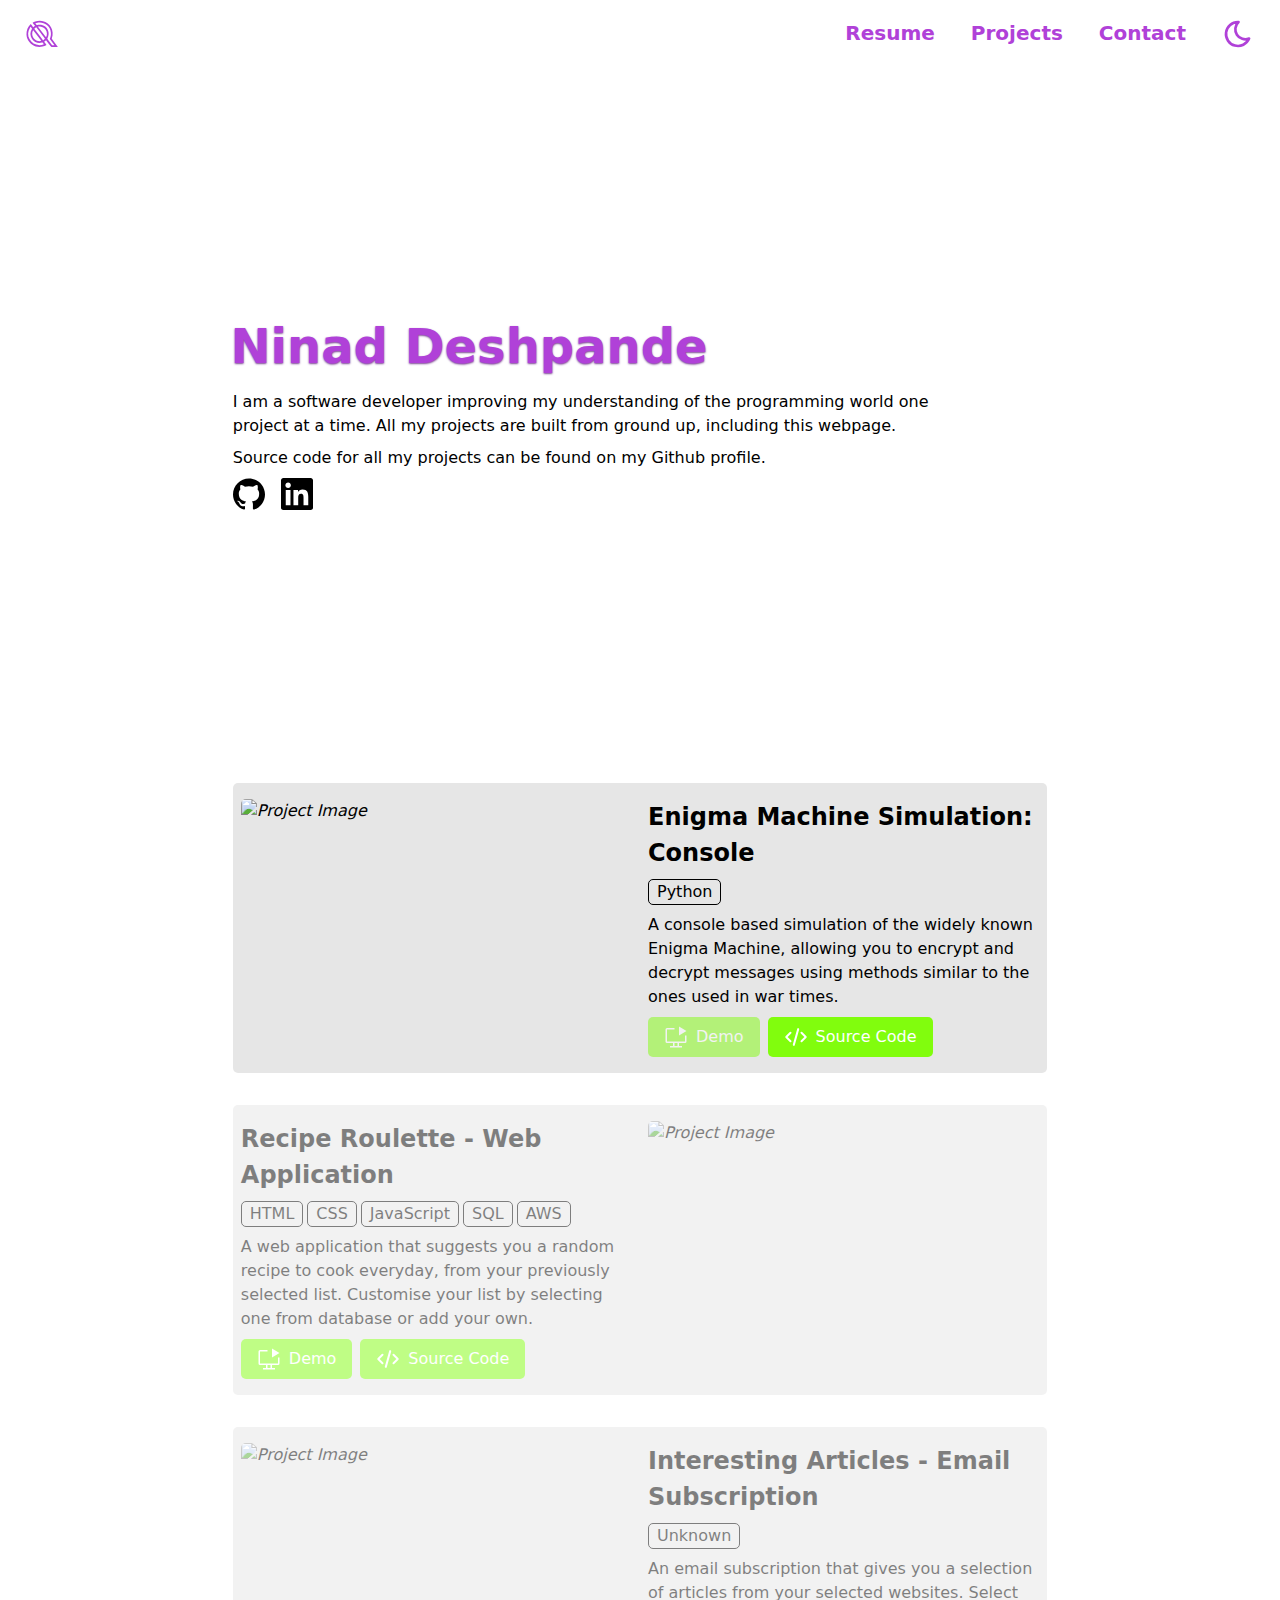
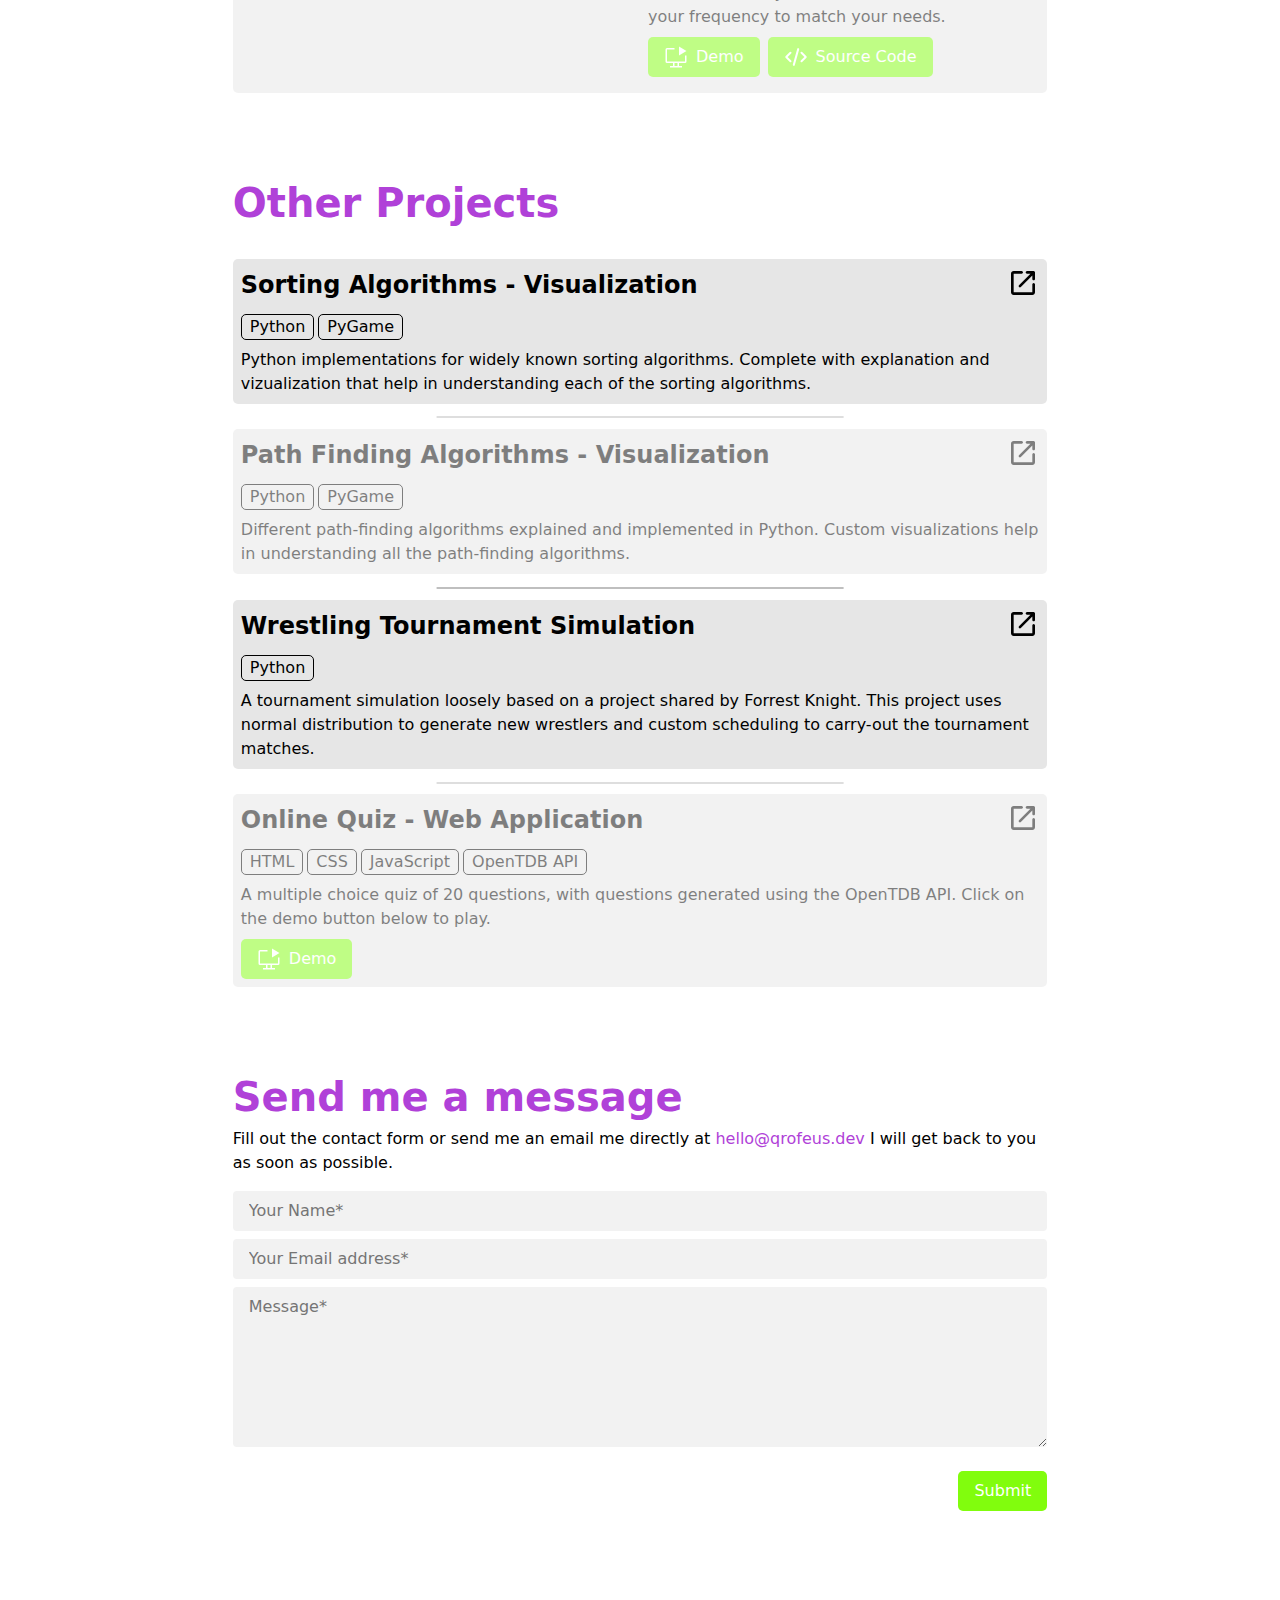
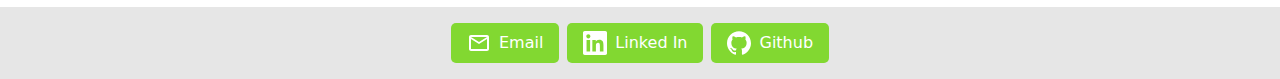
==== commit a2ef8f72: "Update content & styling" ====
--- a/index.html
+++ b/index.html
@@ -1,318 +1,314 @@
 <!DOCTYPE html>
 <html lang="en" data-theme="light">
-  <head>
-    <meta charset="UTF-8" />
-    <meta http-equiv="X-UA-Compatible" content="IE=edge" />
-    <meta name="viewport" content="width=device-width, initial-scale=1.0" />
-
-    <link rel="icon" type="image/svg+xml" href="assets/svg/logo_qrofeus.svg" />
-    <title>Ninad Deshpande</title>
-
-    <!-- CSS -->
-    <link rel="stylesheet" href="css/style.css" />
-
-    <!-- Scripts -->
-    <script src="https://smtpjs.com/v3/smtp.js"></script>
-  </head>
-
-  <body>
-    <header>
-      <nav>
-        <a href="#" class="nav_item"><svg><use href="#logo"></use></svg></a>
-        <!-- <svg id="menu_icon">
-          <use href="#hamburger"></use>
-        </svg> -->
-        <ul class="nav_links" id="nav_links">
-          <li class="nav_item nav_link">
-            <a href="https://resume.qrofeus.dev" target="_blank">Resume</a>
-          </li>
-          <li class="nav_item nav_link">
-            <a href="./#highlights">Projects</a>
-          </li>
-          <li class="nav_item nav_link"><a href="./#contact">Contact</a></li>
-          <li class="nav_item">
-            <svg id="theme_icon"><use href="#moon"></use></svg>
-          </li>
-        </ul>
-      </nav>
-    </header>
+
+<head>
+  <meta charset="UTF-8" />
+  <meta http-equiv="X-UA-Compatible" content="IE=edge" />
+  <meta name="viewport" content="width=device-width, initial-scale=1.0" />
+
+  <link rel="icon" type="image/svg+xml" href="assets/svg/logo_qrofeus.svg" />
+  <title>Ninad Deshpande</title>
+
+  <!-- CSS -->
+  <link rel="stylesheet" href="css/style.css" />
+
+  <!-- Scripts -->
+  <script src="https://smtpjs.com/v3/smtp.js"></script>
+</head>
+
+<body>
+  <header>
+    <nav>
+      <a href="#" class="nav_item logo"><svg>
+          <use href="#logo"></use>
+        </svg>
+      </a>
+      <ul class="nav_links" id="nav_links" data-visible="false">
+        <li class="nav_item nav_link"><a href="assets/docs/Ninad Deshpande - Resume.pdf" target="_blank">Resume</a></li>
+        <li class="nav_item nav_link"><a href="./#highlights">Projects</a></li>
+        <li class="nav_item nav_link"><a href="./#contact">Contact</a></li>
+        <li class="nav_item"><svg id="theme_icon">
+            <use href="#moon"></use>
+          </svg></li>
+      </ul>
+      <svg id="menu_icon">
+        <use href="#hamburger"></use>
+      </svg>
+    </nav>
+  </header>
+  <section>
+    <div class="wrapper introduction">
+      <span class="intro_name">Ninad Deshpande</span>
+      <p>
+        I am a software developer improving my understanding of the
+        programming world one project at a time. All my projects are built
+        from ground up, including this webpage.
+      </p>
+      <p>
+        Source code for all my projects can be found on my Github profile.
+      </p>
+      <div class="intro_links">
+        <a href="https://github.com/Qrofeus" target="_blank">
+          <svg>
+            <use href="#github"></use>
+          </svg>
+        </a>
+        <a href="https://linkedin.com/in/qrofeus" target="_blank">
+          <svg>
+            <use href="#linked_in"></use>
+          </svg>
+        </a>
+      </div>
+    </div>
+  </section>
+
+  <section id="highlights">
+    <div class="wrapper highlights">
+      <div class="highlight">
+        <img src="assets/img/img_enigma_machine.jpg" alt="Project Image" />
+        <div class="project_description">
+          <span class="project_title">Enigma Machine Simulation: Console</span>
+          <ul class="technologies">
+            <li>Python</li>
+          </ul>
+          <p class="description">
+            A console based simulation of the widely known Enigma Machine,
+            allowing you to encrypt and decrypt messages using methods similar
+            to the ones used in war times.
+          </p>
+          <div class="buttons">
+            <a href="https://" target="_blank" class="btn disabled">
+              <svg>
+                <use href="#demo"></use>
+              </svg>
+              Demo
+            </a>
+            <a href="https://github.com/Qrofeus/Enigma-Machine" target="_blank" class="btn">
+              <svg>
+                <use href="#code"></use>
+              </svg>
+              Source Code
+            </a>
+          </div>
+        </div>
+      </div>
+      <div class="highlight disabled">
+        <img src="assets/img/img_recipe_roulette.jpg" alt="Project Image" />
+        <div class="project_description">
+          <span class="project_title">Recipe Roulette - Web Application</span>
+          <ul class="technologies">
+            <li>HTML</li>
+            <li>CSS</li>
+            <li>JavaScript</li>
+            <li>SQL</li>
+            <li>AWS</li>
+          </ul>
+          <p class="description">
+            A web application that suggests you a random recipe to cook
+            everyday, from your previously selected list. Customise your list
+            by selecting one from database or add your own.
+          </p>
+          <div class="buttons">
+            <a href="https://" target="_blank" class="btn">
+              <svg>
+                <use href="#demo"></use>
+              </svg>
+              Demo
+            </a>
+            <a href="https://github.com/Qrofeus/recipe-roulette" target="_blank" class="btn">
+              <svg>
+                <use href="#code"></use>
+              </svg>
+              Source Code
+            </a>
+          </div>
+        </div>
+      </div>
+      <div class="highlight disabled">
+        <img src="assets/img/img_interesting_articles.jpg" alt="Project Image" />
+        <div class="project_description">
+          <span class="project_title">Interesting Articles - Email Subscription</span>
+          <ul class="technologies">
+            <li>Unknown</li>
+          </ul>
+          <p class="description">
+            An email subscription that gives you a selection of articles from
+            your selected websites. Select your frequency to match your needs.
+          </p>
+          <div class="buttons">
+            <a href="https://" target="_blank" class="btn">
+              <svg>
+                <use href="#demo"></use>
+              </svg>
+              Demo
+            </a>
+            <a href="https://github.com/Qrofeus/interesting-articles" target="_blank" class="btn">
+              <svg>
+                <use href="#code"></use>
+              </svg>
+              Source Code
+            </a>
+          </div>
+        </div>
+      </div>
+    </div>
+  </section>
+
+  <section id="other_projects">
     <div class="wrapper">
-      <section class="introduction">
-        <span class="intro_name">Ninad Deshpande</span>
-        <p>
-          I am a software developer improving my understanding of the
-          programming world one project at a time. All my projects are built
-          from ground up, including this portfolio.
-        </p>
-        <p>
-          Source code for all my projects can be found on my Github profile.
-        </p>
-        <div class="intro_links">
-          <a href="https://github.com/Qrofeus" target="_blank">
+      <span class="section_title">Other Projects</span>
+      <div class="other_projects">
+        <div class="project project_description">
+          <div class="title_card">
+            <span class="project_title">Sorting Algorithms - Visualization</span>
+            <a href="https://github.com/Qrofeus/sorting-algorithms" target="_blank"><svg>
+                <use href="#open"></use>
+              </svg>
+            </a>
+          </div>
+          <ul class="technologies">
+            <li>Python</li>
+            <li>PyGame</li>
+          </ul>
+          <p class="description">Python implementations for widely known sorting algorithms. Complete with explanation
+            and
+            vizualization that help in understanding each of the sorting algorithms.</p>
+        </div>
+        <div class="project project_description disabled">
+          <div class="title_card">
+            <span class="project_title">Path Finding Algorithms - Visualization</span>
+            <a href="http://https://github.com/Qrofeus/path-finding-algorithms" target="_blank">
+              <svg>
+                <use href="#open"></use>
+              </svg>
+            </a>
+          </div>
+          <ul class="technologies">
+            <li>Python</li>
+            <li>PyGame</li>
+          </ul>
+          <p class="description">Different path-finding algorithms explained and implemented in Python. Custom
+            visualizations help in understanding all the path-finding algorithms.</p>
+        </div>
+        <div class="project project_description">
+          <div class="title_card">
+            <span class="project_title">Wrestling Tournament Simulation</span>
+            <a href="https://github.com/Qrofeus/wrestling_tournament_sim" target="_blank">
+              <svg>
+                <use href="#open"></use>
+              </svg>
+            </a>
+          </div>
+          <ul class="technologies">
+            <li>Python</li>
+          </ul>
+          <p class="description">A tournament simulation loosely based on a project shared by Forrest Knight. This
+            project
+            uses normal distribution to generate new wrestlers and custom scheduling to carry-out the tournament
+            matches.
+          </p>
+        </div>
+        <div class="project project_description disabled">
+          <div class="title_card">
+            <span class="project_title">Online Quiz - Web Application</span>
+            <a href="http://https://github.com/Qrofeus/online-quiz" target="_blank">
+              <svg>
+                <use href="#open"></use>
+              </svg>
+            </a>
+          </div>
+          <ul class="technologies">
+            <li>HTML</li>
+            <li>CSS</li>
+            <li>JavaScript</li>
+            <li>OpenTDB API</li>
+          </ul>
+          <p class="description">A multiple choice quiz of 20 questions, with questions generated using the <a
+              href="http://https://opentdb.com/" target="_blank" rel="noopener noreferrer">OpenTDB</a> API. Click on the
+            demo button below to play.</p>
+          <a href="http://" target="_blank" class="btn">
             <svg>
-              <use href="#github"></use>
+              <use href="#demo"></use>
             </svg>
+            Demo
           </a>
-          <a href="https://linkedin.com/in/qrofeus" target="_blank">
-            <svg>
-              <use href="#linked_in"></use>
-            </svg>
-          </a>
-        </div>
-      </section>
-
-      <section id="highlights" class="highlights">
-        <div class="highlight">
-          <img src="assets/img/img_enigma_machine.jpg" alt="Project Image" />
-          <div class="project_description">
-            <span class="project_title"
-              >Enigma Machine Simulation: Console</span
-            >
-            <p class="technologies">Python</p>
-            <p class="description">
-              A console based simulation of the widely known Enigma Machine,
-              allowing you to encrypt and decrypt messages using methods similar
-              to the ones used in war times.
-            </p>
-            <a href="https://" target="_blank" class="btn">
-              <svg>
-                <use href="#demo"></use>
-              </svg>
-              Live Demo
-            </a>
-            <a
-              href="https://github.com/Qrofeus/Enigma-Machine"
-              target="_blank"
-              class="btn"
-            >
-              <svg>
-                <use href="#code"></use>
-              </svg>
-              Source Code
-            </a>
-          </div>
-        </div>
-        <div class="highlight" data-status="in-progress">
-          <img src="assets/img/img_recipe_roulette.jpg" alt="Project Image" />
-          <div class="project_description">
-            <span class="project_title">Recipe Roulette - Web Application</span>
-            <p class="technologies">HTML, CSS, JavaScript, SQL, AWS</p>
-            <p class="description">
-              A web application that suggests you a random recipe to cook
-              everyday, from your previously selected list. Customise your list
-              by selecting one from database or add your own.
-            </p>
-            <a href="https://" target="_blank" class="btn">
-              <svg>
-                <use href="#demo"></use>
-              </svg>
-              Live Demo
-            </a>
-            <a
-              href="https://github.com/Qrofeus/recipe-roulette"
-              target="_blank"
-              class="btn"
-            >
-              <svg>
-                <use href="#code"></use>
-              </svg>
-              Source Code
-            </a>
-          </div>
-        </div>
-        <div class="highlight" data-status="in-progress">
-          <img
-            src="assets/img/img_interesting_articles.jpg"
-            alt="Project Image"
-          />
-          <div class="project_description">
-            <span class="project_title"
-              >Interesting Articles - Email Subscription</span
-            >
-            <p class="technologies">Unkown</p>
-            <p class="description">
-              An email subscription that gives you a selection of articles from
-              your selected websites. Select your frequency to match your needs.
-            </p>
-            <a href="https://" target="_blank" class="btn">
-              <svg>
-                <use href="#demo"></use>
-              </svg>
-              Live Demo
-            </a>
-            <a
-              href="https://github.com/Qrofeus/interesting-articles"
-              target="_blank"
-              class="btn"
-            >
-              <svg>
-                <use href="#code"></use>
-              </svg>
-              Source Code
-            </a>
-          </div>
-        </div>
-      </section>
-
-      <section id="other_projects">
-        <span class="section_title">Other Projects</span>
-        <div class="other_projects">
-          <div class="project_description">
-            <div class="title_card">
-              <span class="project_title"></span>
-              <svg>
-                <use href="#open"></use>
-              </svg>
-            </div>
-            <p class="technologies"></p>
-            <p class="description"></p>
-          </div>
-          <div class="project_description">
-            <div class="title_card">
-              <span class="project_title"></span>
-              <svg>
-                <use href="#open"></use>
-              </svg>
-            </div>
-            <p class="technologies"></p>
-            <p class="description"></p>
-          </div>
-          <div class="project_description">
-            <div class="title_card">
-              <span class="project_title"></span>
-              <svg>
-                <use href="#open"></use>
-              </svg>
-            </div>
-            <p class="technologies"></p>
-            <p class="description"></p>
-          </div>
-          <div class="project_description">
-            <div class="title_card">
-              <span class="project_title"></span>
-              <svg>
-                <use href="#open"></use>
-              </svg>
-            </div>
-            <p class="technologies"></p>
-            <p class="description"></p>
-          </div>
-        </div>
-      </section>
-
-      <section id="contact">
-        <span class="section_title">Send me a message</span>
-        <div class="contact">
-          Fill out the contact form or mail me directly at
-          <span><a href="mailto:hello@qrofeus.dev">hello@qrofeus.dev</a></span>
-          I will get back to you as soon as possible.
-          <form
-            id="contact_form"
-            onsubmit="send_email(); reset(); return false;"
-          >
-            <input
-              type="text"
-              id="form_name"
-              class="contact_field"
-              placeholder="Your Name*"
-              required=""
-            />
-            <input
-              type="email"
-              id="form_mail"
-              class="contact_field"
-              placeholder="Email Address*"
-              required=""
-            />
-            <textarea
-              id="form_message"
-              class="contact_field"
-              rows="6"
-              placeholder="Your Message*"
-              required=""
-            ></textarea>
-            <button type="submit" class="btn">Submit</button>
-          </form>
-        </div>
-
-        <div class="alert hidden" id="processing">Sending contact request</div>
-        <div class="alert hidden" id="success">Success</div>
-        <div class="alert hidden" id="failure">Failure</div>
-      </section>
+        </div>
+      </div>
     </div>
-
-    <footer>
-      <a
-        class="btn socials_link"
-        href="mailto:hello@qrofeus.dev"
-        target="_blank"
-      >
-        <svg class="icon">
-          <use href="#gmail"></use>
-        </svg>
-        Gmail
-      </a>
-      <a
-        class="btn socials_link"
-        href="linkedin.com/in/qrofeus/"
-        target="_blank"
-      >
-        <svg class="icon">
-          <use href="#linked_in"></use>
-        </svg>
-        Linked In
-      </a>
-      <a class="btn socials_link" href="github.com/Qrofeus" target="_blank">
-        <svg class="icon">
-          <use href="#github"></use>
-        </svg>
-        Github
-      </a>
-    </footer>
-
-    <svg xmlns="http://www.w3.org/2000/svg" aria-hidden="true" class="hidden">
-      <symbol id="github" viewBox="0 0 24 24">
-        <path
-          d="M12 .297c-6.63 0-12 5.373-12 12 0 5.303 3.438 9.8 8.205 11.385.6.113.82-.258.82-.577 0-.285-.01-1.04-.015-2.04-3.338.724-4.042-1.61-4.042-1.61C4.422 18.07 3.633 17.7 3.633 17.7c-1.087-.744.084-.729.084-.729 1.205.084 1.838 1.236 1.838 1.236 1.07 1.835 2.809 1.305 3.495.998.108-.776.417-1.305.76-1.605-2.665-.3-5.466-1.332-5.466-5.93 0-1.31.465-2.38 1.235-3.22-.135-.303-.54-1.523.105-3.176 0 0 1.005-.322 3.3 1.23.96-.267 1.98-.399 3-.405 1.02.006 2.04.138 3 .405 2.28-1.552 3.285-1.23 3.285-1.23.645 1.653.24 2.873.12 3.176.765.84 1.23 1.91 1.23 3.22 0 4.61-2.805 5.625-5.475 5.92.42.36.81 1.096.81 2.22 0 1.606-.015 2.896-.015 3.286 0 .315.21.69.825.57C20.565 22.092 24 17.592 24 12.297c0-6.627-5.373-12-12-12"
-        ></path>
-      </symbol>
-      <symbol id="linked_in" viewBox="0 0 24 24">
-        <path
-          d="M20.447 20.452h-3.554v-5.569c0-1.328-.027-3.037-1.852-3.037-1.853 0-2.136 1.445-2.136 2.939v5.667H9.351V9h3.414v1.561h.046c.477-.9 1.637-1.85 3.37-1.85 3.601 0 4.267 2.37 4.267 5.455v6.286zM5.337 7.433c-1.144 0-2.063-.926-2.063-2.065 0-1.138.92-2.063 2.063-2.063 1.14 0 2.064.925 2.064 2.063 0 1.139-.925 2.065-2.064 2.065zm1.782 13.019H3.555V9h3.564v11.452zM22.225 0H1.771C.792 0 0 .774 0 1.729v20.542C0 23.227.792 24 1.771 24h20.451C23.2 24 24 23.227 24 22.271V1.729C24 .774 23.2 0 22.222 0h.003z"
-        ></path>
-      </symbol>
-      <symbol id="gmail" viewBox="0 0 24 24">
-        <path
-          d="M24 5.457v13.909c0 .904-.732 1.636-1.636 1.636h-3.819V11.73L12 16.64l-6.545-4.91v9.273H1.636A1.636 1.636 0 0 1 0 19.366V5.457c0-2.023 2.309-3.178 3.927-1.964L5.455 4.64 12 9.548l6.545-4.91 1.528-1.145C21.69 2.28 24 3.434 24 5.457z"
-        ></path>
-      </symbol>
-      <symbol id="open" viewBox="0 0 24 24">
-        <path
-          fill="currentColor"
-          d="M5 21q-.825 0-1.413-.588T3 19V5q0-.825.588-1.413T5 3h6q.425 0 .713.288T12 4q0 .425-.288.713T11 5H5v14h14v-6q0-.425.288-.713T20 12q.425 0 .713.288T21 13v6q0 .825-.588 1.413T19 21H5Zm4-6q-.275-.275-.275-.7T9 13.6L17.6 5H15q-.425 0-.713-.288T14 4q0-.425.288-.713T15 3h5q.425 0 .713.288T21 4v5q0 .425-.288.713T20 10q-.425 0-.713-.288T19 9V6.4l-8.625 8.625q-.275.275-.675.275T9 15Z"
-        ></path>
-      </symbol>
-      <symbol id="close" viewBox="0 0 24 24">
-        <path
-          fill="currentColor"
-          d="M18.3 5.71a.996.996 0 0 0-1.41 0L12 10.59L7.11 5.7A.996.996 0 1 0 5.7 7.11L10.59 12L5.7 16.89a.996.996 0 1 0 1.41 1.41L12 13.41l4.89 4.89a.996.996 0 1 0 1.41-1.41L13.41 12l4.89-4.89c.38-.38.38-1.02 0-1.4z"
-        ></path>
-      </symbol>
-      <symbol id="hamburger" viewBox="0 0 24 24">
-        <path
-          stroke="currentColor"
-          stroke-linecap="round"
-          stroke-linejoin="round"
-          stroke-width="2"
-          d="M5 17h14M5 12h14M5 7h14"
-        ></path>
-      </symbol>
-      <symbol id="logo" viewBox="0 0 350 350">
-        <path
-          opacity="1.000000"
-          stroke="none"
-          fill="currentColor"
-          d="M5.216879,182.744934 
+  </section>
+
+  <section id="contact">
+    <div class="wrapper">
+      <span class="section_title">Send me a message</span>
+      <div class="contact">
+        Fill out the contact form or send me an email me directly at
+        <span><a href="mailto:hello@qrofeus.dev">hello@qrofeus.dev</a></span>
+        I will get back to you as soon as possible.
+        <form id="contact_form" onsubmit="send_email(); reset(); return false;">
+          <input type="text" id="form_name" class="contact_field" placeholder="Your Name*" required="" />
+          <input type="email" id="form_mail" class="contact_field" placeholder="Your Email address*" required="" />
+          <textarea id="form_message" class="contact_field" rows="6" placeholder="Message*" required=""></textarea>
+          <button type="submit" class="btn">Submit</button>
+        </form>
+      </div>
+    </div>
+  </section>
+  <div class="alert hidden" id="processing">Sending contact request</div>
+  <div class="alert hidden" id="success">Success</div>
+  <div class="alert hidden" id="failure">Failure</div>
+
+  <footer>
+    <a class="btn" href="mailto:hello@qrofeus.dev" target="_blank">
+      <svg>
+        <use href="#mail"></use>
+      </svg>
+      Email
+    </a>
+    <a class="btn" href="https://linkedin.com/in/qrofeus/" target="_blank">
+      <svg>
+        <use href="#linked_in"></use>
+      </svg>
+      Linked In
+    </a>
+    <a class="btn" href="https://github.com/Qrofeus" target="_blank">
+      <svg>
+        <use href="#github"></use>
+      </svg>
+      Github
+    </a>
+  </footer>
+
+  <svg xmlns="http://www.w3.org/2000/svg" aria-hidden="true" class="hidden">
+    <symbol id="github" viewBox="0 0 24 24">
+      <path
+        d="M12 .297c-6.63 0-12 5.373-12 12 0 5.303 3.438 9.8 8.205 11.385.6.113.82-.258.82-.577 0-.285-.01-1.04-.015-2.04-3.338.724-4.042-1.61-4.042-1.61C4.422 18.07 3.633 17.7 3.633 17.7c-1.087-.744.084-.729.084-.729 1.205.084 1.838 1.236 1.838 1.236 1.07 1.835 2.809 1.305 3.495.998.108-.776.417-1.305.76-1.605-2.665-.3-5.466-1.332-5.466-5.93 0-1.31.465-2.38 1.235-3.22-.135-.303-.54-1.523.105-3.176 0 0 1.005-.322 3.3 1.23.96-.267 1.98-.399 3-.405 1.02.006 2.04.138 3 .405 2.28-1.552 3.285-1.23 3.285-1.23.645 1.653.24 2.873.12 3.176.765.84 1.23 1.91 1.23 3.22 0 4.61-2.805 5.625-5.475 5.92.42.36.81 1.096.81 2.22 0 1.606-.015 2.896-.015 3.286 0 .315.21.69.825.57C20.565 22.092 24 17.592 24 12.297c0-6.627-5.373-12-12-12">
+      </path>
+    </symbol>
+    <symbol id="linked_in" viewBox="0 0 24 24">
+      <path
+        d="M20.447 20.452h-3.554v-5.569c0-1.328-.027-3.037-1.852-3.037-1.853 0-2.136 1.445-2.136 2.939v5.667H9.351V9h3.414v1.561h.046c.477-.9 1.637-1.85 3.37-1.85 3.601 0 4.267 2.37 4.267 5.455v6.286zM5.337 7.433c-1.144 0-2.063-.926-2.063-2.065 0-1.138.92-2.063 2.063-2.063 1.14 0 2.064.925 2.064 2.063 0 1.139-.925 2.065-2.064 2.065zm1.782 13.019H3.555V9h3.564v11.452zM22.225 0H1.771C.792 0 0 .774 0 1.729v20.542C0 23.227.792 24 1.771 24h20.451C23.2 24 24 23.227 24 22.271V1.729C24 .774 23.2 0 22.222 0h.003z">
+      </path>
+    </symbol>
+    <symbol id="mail" viewBox="0 0 24 24">
+      <path fill="currentColor"
+        d="M22 6c0-1.1-.9-2-2-2H4c-1.1 0-2 .9-2 2v12c0 1.1.9 2 2 2h16c1.1 0 2-.9 2-2zm-2 0l-8 4.99L4 6zm0 12H4V8l8 5l8-5z" />
+    </symbol>
+    <symbol id="open" viewBox="0 0 24 24">
+      <path fill="currentColor"
+        d="M5 21q-.825 0-1.413-.588T3 19V5q0-.825.588-1.413T5 3h6q.425 0 .713.288T12 4q0 .425-.288.713T11 5H5v14h14v-6q0-.425.288-.713T20 12q.425 0 .713.288T21 13v6q0 .825-.588 1.413T19 21H5Zm4-6q-.275-.275-.275-.7T9 13.6L17.6 5H15q-.425 0-.713-.288T14 4q0-.425.288-.713T15 3h5q.425 0 .713.288T21 4v5q0 .425-.288.713T20 10q-.425 0-.713-.288T19 9V6.4l-8.625 8.625q-.275.275-.675.275T9 15Z">
+      </path>
+    </symbol>
+    <symbol id="close" viewBox="0 0 24 24">
+      <path fill="currentColor"
+        d="M18.3 5.71a.996.996 0 0 0-1.41 0L12 10.59L7.11 5.7A.996.996 0 1 0 5.7 7.11L10.59 12L5.7 16.89a.996.996 0 1 0 1.41 1.41L12 13.41l4.89 4.89a.996.996 0 1 0 1.41-1.41L13.41 12l4.89-4.89c.38-.38.38-1.02 0-1.4z">
+      </path>
+    </symbol>
+    <symbol id="hamburger" viewBox="0 0 24 24">
+      <path stroke="currentColor" stroke-linecap="round" stroke-linejoin="round" stroke-width="2"
+        d="M5 17h14M5 12h14M5 7h14"></path>
+    </symbol>
+    <symbol id="logo" viewBox="0 0 350 350">
+      <path opacity="1.000000" stroke="none" fill="currentColor" d="M5.216879,182.744934 
               C2.847384,136.517731 19.722443,98.595955 52.142933,65.951714 
               C61.200195,78.000092 69.762749,89.390388 78.443733,100.938225 
               C85.231056,95.866615 91.805664,90.953949 98.961090,85.607292 
@@ -384,48 +380,32 @@
               C102.765564,107.186356 97.977272,110.734138 93.186317,114.278221 
               C90.739716,116.088066 91.033371,117.870300 92.794380,120.126534 
               C97.708763,126.422951 102.439369,132.862808 107.669212,139.824448 
-            z"
-        />
-      </symbol>
-      <symbol id="sun" viewBox="0 0 24 24">
-        <path
-          fill="none"
-          stroke="currentColor"
-          stroke-linecap="round"
-          stroke-linejoin="round"
-          stroke-width="2"
-          d="M8 12a4 4 0 1 0 8 0a4 4 0 1 0-8 0m-5 0h1m8-9v1m8 8h1m-9 8v1M5.6 5.6l.7.7m12.1-.7l-.7.7m0 11.4l.7.7m-12.1-.7l-.7.7"
-        />
-      </symbol>
-      <symbol id="moon" viewBox="0 0 24 24">
-        <path
-          fill="none"
-          stroke="currentColor"
-          stroke-linecap="round"
-          stroke-linejoin="round"
-          stroke-width="2"
-          d="M12 3h.393a7.5 7.5 0 0 0 7.92 12.446A9 9 0 1 1 12 2.992z"
-        />
-      </symbol>
-      <symbol id="demo" viewBox="0 0 32 32">
-        <path fill="currentColor" d="M20 2v12l10-6z" />
-        <path
-          fill="currentColor"
-          d="M28 14v8H4V6h10V4H4a2 2 0 0 0-2 2v16a2 2 0 0 0 2 2h8v4H8v2h16v-2h-4v-4h8a2 2 0 0 0 2-2v-8zM18 28h-4v-4h4z"
-        />
-      </symbol>
-      <symbol id="code" viewBox="0 0 24 24">
-        <g fill="none">
-          <path d="M0 0h24v24H0z" />
-          <path
-            fill="currentColor"
-            d="M14.486 3.143a1 1 0 0 1 .692 1.233l-4.43 15.788a1 1 0 0 1-1.926-.54l4.43-15.788a1 1 0 0 1 1.234-.693M7.207 7.05a1 1 0 0 1 0 1.414L3.672 12l3.535 3.535a1 1 0 1 1-1.414 1.415L1.55 12.707a1 1 0 0 1 0-1.414L5.793 7.05a1 1 0 0 1 1.414 0m9.586 1.414a1 1 0 1 1 1.414-1.414l4.243 4.243a1 1 0 0 1 0 1.414l-4.243 4.243a1 1 0 0 1-1.414-1.415L20.328 12z"
-          />
-        </g>
-      </symbol>
-    </svg>
-
-    <!-- Scripts -->
-    <script src="scripts/script.js"></script>
-  </body>
-</html>
+            z" />
+    </symbol>
+    <symbol id="sun" viewBox="0 0 24 24">
+      <path fill="none" stroke="currentColor" stroke-linecap="round" stroke-linejoin="round" stroke-width="2"
+        d="M8 12a4 4 0 1 0 8 0a4 4 0 1 0-8 0m-5 0h1m8-9v1m8 8h1m-9 8v1M5.6 5.6l.7.7m12.1-.7l-.7.7m0 11.4l.7.7m-12.1-.7l-.7.7" />
+    </symbol>
+    <symbol id="moon" viewBox="0 0 24 24">
+      <path fill="none" stroke="currentColor" stroke-linecap="round" stroke-linejoin="round" stroke-width="2"
+        d="M12 3h.393a7.5 7.5 0 0 0 7.92 12.446A9 9 0 1 1 12 2.992z" />
+    </symbol>
+    <symbol id="demo" viewBox="0 0 32 32">
+      <path fill="currentColor" d="M20 2v12l10-6z" />
+      <path fill="currentColor"
+        d="M28 14v8H4V6h10V4H4a2 2 0 0 0-2 2v16a2 2 0 0 0 2 2h8v4H8v2h16v-2h-4v-4h8a2 2 0 0 0 2-2v-8zM18 28h-4v-4h4z" />
+    </symbol>
+    <symbol id="code" viewBox="0 0 24 24">
+      <g fill="none">
+        <path d="M0 0h24v24H0z" />
+        <path fill="currentColor"
+          d="M14.486 3.143a1 1 0 0 1 .692 1.233l-4.43 15.788a1 1 0 0 1-1.926-.54l4.43-15.788a1 1 0 0 1 1.234-.693M7.207 7.05a1 1 0 0 1 0 1.414L3.672 12l3.535 3.535a1 1 0 1 1-1.414 1.415L1.55 12.707a1 1 0 0 1 0-1.414L5.793 7.05a1 1 0 0 1 1.414 0m9.586 1.414a1 1 0 1 1 1.414-1.414l4.243 4.243a1 1 0 0 1 0 1.414l-4.243 4.243a1 1 0 0 1-1.414-1.415L20.328 12z" />
+      </g>
+    </symbol>
+  </svg>
+
+  <!-- Scripts -->
+  <script src="scripts/script.js"></script>
+</body>
+
+</html>--- a/css/style.css
+++ b/css/style.css
@@ -10,6 +10,38 @@
 }
 
 /* CSS Variables */
+:root[data-theme="light"] {
+  --text: hsl(279, 68%, 0%);
+
+  --background: hsl(270, 60%, 100%);
+  --card-background: hsl(0, 0%, 90%);
+  --textarea: hsl(0, 0%, 95%);
+
+  --primary: hsl(284, 66%, 55%);
+  --primary-light: hsl(284, 20%, 55%);
+
+  --secondary: hsl(91, 98%, 52%);
+  --secondary-light: hsl(91, 68%, 52%);
+
+  --accent: hsl(281, 35%, 43%);
+}
+
+:root[data-theme="dark"] {
+  --text: hsl(279, 68%, 100%);
+
+  --background: hsl(270, 60%, 0%);
+  --card-background: hsl(0, 0%, 10%);
+  --textarea: hsl(0, 0%, 15%);
+
+  --primary: hsl(284, 66%, 45%);
+  --primary-light: hsl(284, 20%, 45%);
+
+  --secondary: hsl(94, 78%, 29%);
+  --secondary-light: hsl(94, 48%, 29%);
+
+  --accent: hsl(281, 35%, 57%);
+}
+
 :root {
   --font-family: system-ui, Helvetica, Arial, sans-serif;
   --fw-small: 100;
@@ -17,29 +49,7 @@
   --fw-large: 900;
 
   --transition: 200ms ease-in-out;
-}
-
-:root[data-theme="light"] {
-  --text: hsl(279, 68%, 0%);
-  --text-20: hsl(279, 68%, 20%);
-
-  --background: hsl(270, 60%, 100%);
-  --background-20: hsl(270, 61%, 80%);
-
-  --primary: hsl(284, 66%, 55%);
-  --secondary: hsl(91, 98%, 52%);
-  --accent: hsl(281, 35%, 43%);
-}
-:root[data-theme="dark"] {
-  --text: hsl(279, 68%, 100%);
-  --text-20: hsl(279, 68%, 80%);
-
-  --background: hsl(270, 60%, 0%);
-  --background-20: hsl(270, 60%, 20%);
-
-  --primary: hsl(284, 66%, 45%);
-  --secondary: hsl(94, 66%, 29%);
-  --accent: hsl(281, 35%, 57%);
+  --hover: var(--primary);
 }
 
 body {
@@ -78,18 +88,10 @@
   fill: var(--text);
   transition: all var(--transition);
 
-  &:hover, &:focus {
-    fill: var(--secondary);
-  }
-}
-
-img {
-  align-self: center;
-  max-width: 100%;
-
-  font-style: italic;
-
-  background-size: contain;
+  &:hover,
+  &:focus {
+    fill: var(--primary);
+  }
 }
 
 /* Navigation */
@@ -98,12 +100,7 @@
   position: sticky;
   top: 0;
 
-  background: transparent;
-}
-
-.nav_scrolled {
   background: var(--background);
-  box-shadow: 0px 0px 20px -10px var(--text-20);
 }
 
 nav {
@@ -114,26 +111,78 @@
   padding: 0.5em 1em;
 }
 
+#menu_icon {
+  height: 2em;
+  width: 2em;
+  display: none;
+}
+
+.nav_scrolled {
+  box-shadow: 0px 0px 20px -10px var(--text);
+}
+
 .nav_links {
   display: flex;
   gap: 1em;
-
-  & #theme_icon {
-    height: 1.5rem;
-    width: 1.5rem;
-  }
-}
+}
+
 
 .nav_item {
   position: relative;
   font-weight: 600;
+  font-size: 1.25em;
   padding: 0.5em;
-
-  opacity: 0.8;
+  color: var(--primary);
+
+  svg {
+    height: 2rem;
+    width: 2rem;
+  }
+
   &:hover,
   &:focus {
-    opacity: 1;
-    color: var(--primary);
+    color: var(--text);
+  }
+}
+
+@media (width < 450px) {
+  .nav_links {
+    position: fixed;
+    inset: 0 0 0 30%;
+
+    gap: 1em;
+    padding: min(20vh, 10em) 2em;
+
+    flex-direction: column;
+    align-items: start;
+
+    background: var(--background);
+    transform: translateX(100%);
+    transition: transform var(--transition);
+
+    .nav_item {
+      font-size: 1.5em;
+    }
+
+    &[data-visible="true"] {
+      transform: translatex(0);
+    }
+  }
+
+  @supports(backdrop-filter: blur(1em)) {
+    .nav_links {
+      background: none;
+      backdrop-filter: blur(2em);
+    }
+  }
+
+  #menu_icon {
+    display: block;
+    position: relative;
+
+    z-index: 99;
+
+    color: var(--text);
   }
 }
 
@@ -159,11 +208,12 @@
   font-weight: var(--fw-large);
   transform: scaleX(1);
 }
+
 /* ToDo: Responsive navigation - hamburger menu */
 
 .btn {
   --button-color: var(--background);
-  
+
   display: flex;
   align-items: center;
   gap: 0.5em;
@@ -173,19 +223,20 @@
   width: fit-content;
 
   border-radius: 5px;
-  color: #FFF;
+  color: #fff;
 
   background-color: var(--secondary);
   transition: all var(--transition);
 
-  & svg {
-    fill: #FFF;
+  svg {
+    fill: #fff;
     width: 1.5em;
     height: 1.5em;
   }
 
-  &:hover, &:focus {
-    background: var(--accent);
+  &:hover,
+  &:focus {
+    background: var(--hover);
   }
 }
 
@@ -196,21 +247,30 @@
 }
 
 section {
-  scroll-margin-top: 4em;
+  scroll-margin-top: 5em;
+
+  .section_title {
+    font-weight: 700;
+    font-size: 2.5em;
+
+    display: block;
+    color: var(--primary);
+    margin-block-start: 2em;
+  }
 }
 
 .introduction {
   min-height: 75svh;
-  width: 75%;
 
   display: flex;
   flex-direction: column;
   justify-content: center;
 
-  /* text-align: justify; */
   gap: 0.5em;
-
-  & .intro_name {
+  text-wrap: balance;
+
+  .intro_name {
+    display: block;
     color: var(--primary);
     font-weight: 600;
     font-size: 3em;
@@ -219,21 +279,33 @@
     margin-left: -0.05em;
   }
 
-  & .intro_links {
+  .intro_links {
     display: flex;
     gap: 1em;
   }
-
-  & svg:hover,
-  & svg:focus {
-    fill: var(--secondary);
+}
+
+@media (width < 415px) {
+  .intro_name {
+    line-height: 1;
   }
 }
 
 /* Project Highlights */
-div [data-status="in-progress"] {
+.disabled {
   pointer-events: none;
   opacity: 0.5;
+}
+
+img {
+  align-self: center;
+  max-width: 100%;
+  height: 100%;
+
+  font-style: italic;
+  object-fit: cover;
+
+  border-radius: 5px;
 }
 
 .highlight {
@@ -241,15 +313,143 @@
   grid-template-columns: 1fr 1fr;
 
   gap: 1em;
-}
-
-@media (width < 550px) {
+  padding: 1em 0.5em;
+
+  border-radius: 5px;
+  background: var(--card-background);
+
+  margin-block: 2em;
+  width: 100%;
+  height: min-content;
+
+  &:nth-child(even) {
+    .project_description {
+      order: -1;
+    }
+  }
+}
+
+@media (width < 700px) {
   .highlight {
     grid-template-columns: 1fr;
+
+    &:nth-child(even) {
+      .project_description {
+        order: 0;
+      }
+    }
+  }
+}
+
+.project_description {
+  display: flex;
+  flex-direction: column;
+  gap: 0.5em;
+
+  .buttons {
+    display: flex;
+    gap: 0.5em;
+  }
+
+  .btn {
+    margin: 0;
+  }
+}
+
+.project_title {
+  font-weight: 700;
+  font-size: 1.5em;
+}
+
+.technologies {
+  display: flex;
+  gap: 0.25em;
+  flex-wrap: wrap;
+
+  li {
+    padding: 0em 0.5em;
+    border: 1px solid var(--text);
+    border-radius: 5px;
+  }
+}
+
+/* Other projects */
+.project {
+  position: relative;
+  margin-top: 1.6em;
+
+  background: var(--card-background);
+  padding: 0.5em;
+  border-radius: 5px;
+
+  .title_card {
+    display: flex;
+    justify-content: space-between;
+
+    text-wrap: balance;
+
+    a:hover,
+    a:focus {
+      color: var(--primary);
+    }
+  }
+
+  &::before {
+    content: "";
+    position: absolute;
+    left: 0;
+    top: -0.8em;
+
+    height: 2px;
+    width: 50%;
+    opacity: 0.25;
+
+    transform: translateX(50%);
+
+    background-color: var(--text);
+  }
+
+  &:first-child::before {
+    display: none;
   }
 }
 
 /* Contact Form */
+.contact {
+  margin-bottom: 5em;
+
+  form {
+    margin-block: 1em;
+    display: flex;
+    flex-direction: column;
+    gap: 0.5em;
+  }
+
+  span {
+    color: var(--primary);
+  }
+
+  .btn {
+    align-self: flex-end;
+  }
+}
+
+input,
+textarea {
+  font-family: inherit;
+  font-size: inherit;
+
+  background-color: var(--textarea);
+  border-radius: 4px;
+  color: var(--text);
+
+  padding: 0.5em 1em;
+}
+
+textarea {
+  resize: vertical;
+}
+
 .alert {
   position: fixed;
   bottom: 2rem;
@@ -264,23 +464,41 @@
 
   padding: 0.5rem 2rem;
   border-radius: 5px;
-
-  &#processing {
-    color: #059;
-    background-color: #bef;
-  }
-
-  &#success {
-    color: #270;
-    background-color: #dff2bf;
-  }
-
-  &#failure {
-    color: #d8000c;
-    background-color: #ffbaba;
+}
+
+#processing {
+  color: #059;
+  background-color: #bef;
+}
+
+#success {
+  color: #270;
+  background-color: #dff2bf;
+}
+
+#failure {
+  color: #d8000c;
+  background-color: #ffbaba;
+}
+
+/* Footer */
+footer {
+  display: flex;
+  padding: 1em;
+  gap: 0.5em;
+
+  background: var(--card-background);
+  justify-content: center;
+
+  
+  flex-wrap: wrap;
+
+  .btn {
+    margin: 0;
+    background: var(--secondary-light);
   }
 }
 
 .hidden {
   display: none;
-}
+}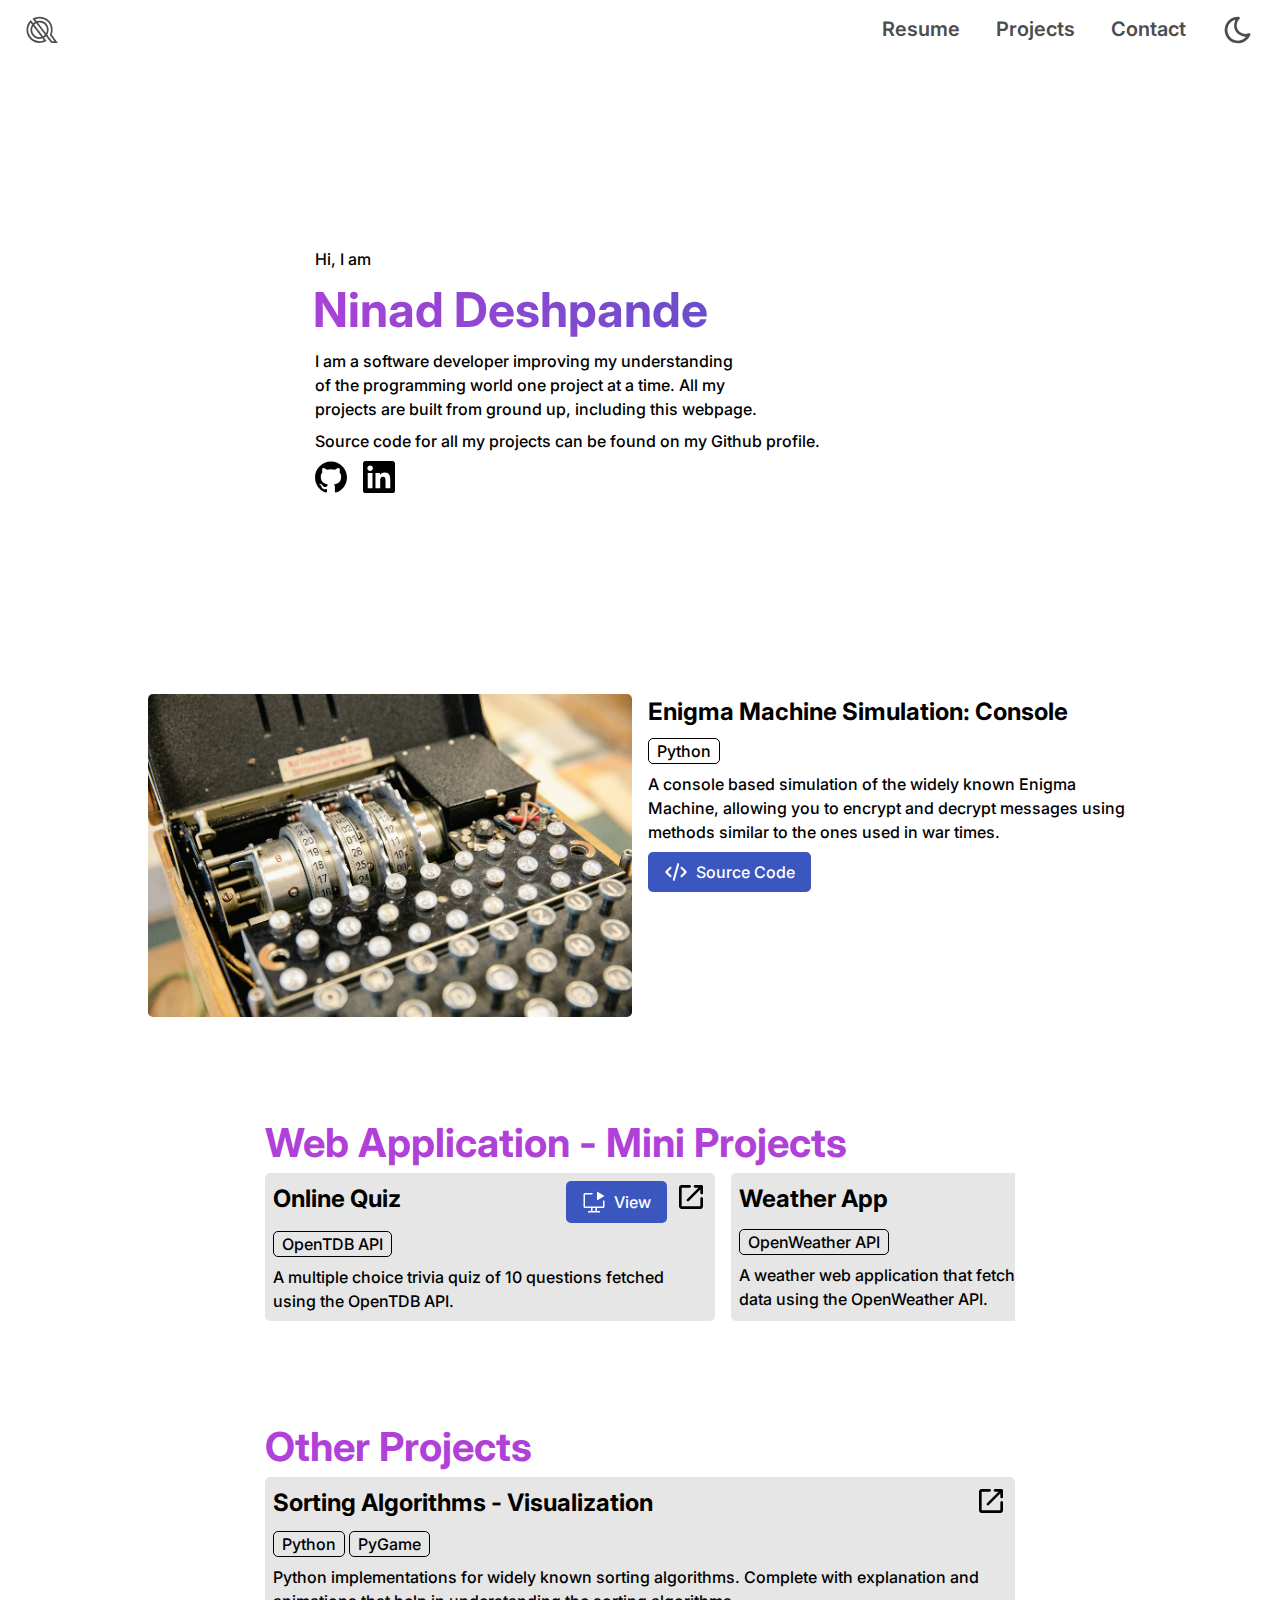
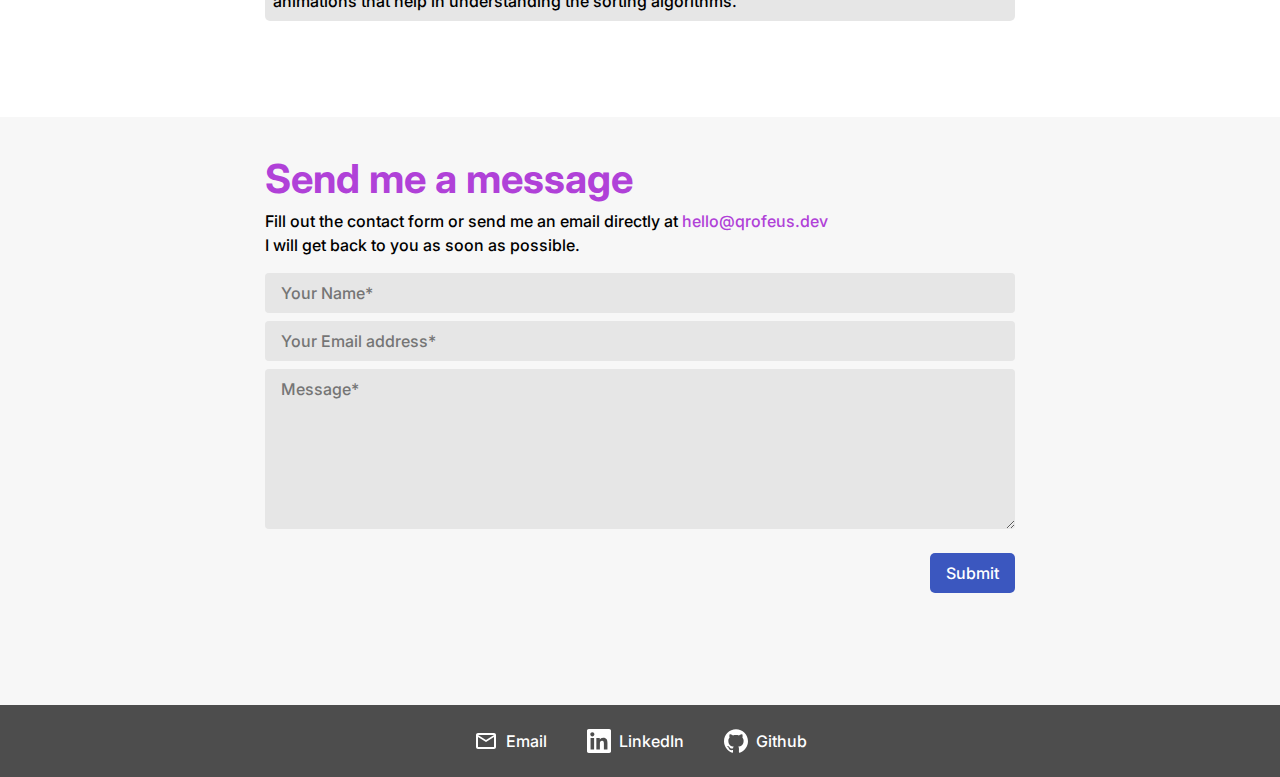
==== commit 9ad42c3c: "Updated Web App projects & Resume document" ====
--- a/index.html
+++ b/index.html
@@ -14,6 +14,7 @@
 
   <!-- Scripts -->
   <script src="https://smtpjs.com/v3/smtp.js"></script>
+  <script src="scripts/script.js" defer></script>
 </head>
 
 <body>
@@ -36,34 +37,33 @@
       </svg>
     </nav>
   </header>
-  <section>
-    <div class="wrapper introduction">
-      <span class="intro_name">Ninad Deshpande</span>
-      <p>
-        I am a software developer improving my understanding of the
-        programming world one project at a time. All my projects are built
-        from ground up, including this webpage.
-      </p>
-      <p>
-        Source code for all my projects can be found on my Github profile.
-      </p>
-      <div class="intro_links">
-        <a href="https://github.com/Qrofeus" target="_blank">
-          <svg>
-            <use href="#github"></use>
-          </svg>
-        </a>
-        <a href="https://linkedin.com/in/qrofeus" target="_blank">
-          <svg>
-            <use href="#linked_in"></use>
-          </svg>
-        </a>
-      </div>
+  <section class="wrapper introduction">
+    <p>Hi, I am</p>
+    <span class="intro_name">Ninad Deshpande</span>
+    <p>
+      I am a software developer improving my understanding of the
+      programming world one project at a time. All my projects are built
+      from ground up, including this webpage.
+    </p>
+    <p>
+      Source code for all my projects can be found on my Github profile.
+    </p>
+    <div class="intro_links">
+      <a href="https://github.com/Qrofeus" target="_blank">
+        <svg>
+          <use href="#github"></use>
+        </svg>
+      </a>
+      <a href="https://linkedin.com/in/qrofeus" target="_blank">
+        <svg>
+          <use href="#linked_in"></use>
+        </svg>
+      </a>
     </div>
   </section>
 
   <section id="highlights">
-    <div class="wrapper highlights">
+    <div class="highlights">
       <div class="highlight">
         <img src="assets/img/img_enigma_machine.jpg" alt="Project Image" />
         <div class="project_description">
@@ -77,12 +77,6 @@
             to the ones used in war times.
           </p>
           <div class="buttons">
-            <a href="https://" target="_blank" class="btn disabled">
-              <svg>
-                <use href="#demo"></use>
-              </svg>
-              Demo
-            </a>
             <a href="https://github.com/Qrofeus/Enigma-Machine" target="_blank" class="btn">
               <svg>
                 <use href="#code"></use>
@@ -92,7 +86,7 @@
           </div>
         </div>
       </div>
-      <div class="highlight disabled">
+      <!-- <div class="highlight disabled">
         <img src="assets/img/img_recipe_roulette.jpg" alt="Project Image" />
         <div class="project_description">
           <span class="project_title">Recipe Roulette - Web Application</span>
@@ -123,8 +117,8 @@
             </a>
           </div>
         </div>
-      </div>
-      <div class="highlight disabled">
+      </div> -->
+      <!-- <div class="highlight disabled">
         <img src="assets/img/img_interesting_articles.jpg" alt="Project Image" />
         <div class="project_description">
           <span class="project_title">Interesting Articles - Email Subscription</span>
@@ -150,99 +144,127 @@
             </a>
           </div>
         </div>
-      </div>
+      </div> -->
     </div>
   </section>
 
-  <section id="other_projects">
-    <div class="wrapper">
-      <span class="section_title">Other Projects</span>
-      <div class="other_projects">
-        <div class="project project_description">
-          <div class="title_card">
-            <span class="project_title">Sorting Algorithms - Visualization</span>
-            <a href="https://github.com/Qrofeus/sorting-algorithms" target="_blank"><svg>
+  <section class="wrapper">
+    <span class="section_title">Web Application - Mini Projects</span>
+    <div class="projects_list">
+      <div class="project project_description">
+        <div class="title_card">
+          <span class="project_title">Online Quiz</span>
+          <div style="display: flex; gap: 0.5em;">
+            <a href="http://quiz.qrofeus.dev" target="_blank" class="btn">
+              <svg>
+                <use href="#demo"></use>
+              </svg>
+              View
+            </a>
+            <a href="https://github.com/Qrofeus/online-quiz" target="_blank" class="project_title">
+              <svg>
                 <use href="#open"></use>
               </svg>
             </a>
           </div>
-          <ul class="technologies">
-            <li>Python</li>
-            <li>PyGame</li>
-          </ul>
-          <p class="description">Python implementations for widely known sorting algorithms. Complete with explanation
-            and
-            vizualization that help in understanding each of the sorting algorithms.</p>
-        </div>
-        <div class="project project_description disabled">
-          <div class="title_card">
-            <span class="project_title">Path Finding Algorithms - Visualization</span>
-            <a href="http://https://github.com/Qrofeus/path-finding-algorithms" target="_blank">
+        </div>
+        <ul class="technologies">
+          <li>OpenTDB API</li>
+        </ul>
+        <p class="description">A multiple choice trivia quiz of 10 questions fetched using the <a
+            href="http://https://opentdb.com/" target="_blank" rel="noopener noreferrer">OpenTDB</a> API.</p>
+      </div>
+      <div class="project project_description">
+        <div class="title_card">
+          <span class="project_title">Weather App</span>
+          <div style="display: flex; gap: 0.5em;">
+            <a href="http://weather.qrofeus.dev" target="_blank" class="btn">
+              <svg>
+                <use href="#demo"></use>
+              </svg>
+              View
+            </a>
+            <a href="https://github.com/Qrofeus/weather-web-application" target="_blank">
               <svg>
                 <use href="#open"></use>
               </svg>
             </a>
           </div>
-          <ul class="technologies">
-            <li>Python</li>
-            <li>PyGame</li>
-          </ul>
-          <p class="description">Different path-finding algorithms explained and implemented in Python. Custom
-            visualizations help in understanding all the path-finding algorithms.</p>
-        </div>
-        <div class="project project_description">
-          <div class="title_card">
-            <span class="project_title">Wrestling Tournament Simulation</span>
-            <a href="https://github.com/Qrofeus/wrestling_tournament_sim" target="_blank">
+        </div>
+        <ul class="technologies">
+          <li>OpenWeather API</li>
+        </ul>
+        <p class="description">A weather web application that fetches real-time weather data using the
+          <a href="https://openweathermap.org/api" target="_blank" rel="noopener noreferrer">OpenWeather</a> API.
+        </p>
+      </div>
+      <div class="project project_description">
+        <div class="title_card">
+          <span class="project_title">Digital Clock</span>
+          <div style="display: flex; gap: 0.5em;">
+            <a href="https://qrofeus.github.io/digital-clock-webapp/" target="_blank" class="btn">
+              <svg>
+                <use href="#demo"></use>
+              </svg>
+              View
+            </a>
+            <a href="https://github.com/Qrofeus/digital-clock-webapp" target="_blank">
               <svg>
                 <use href="#open"></use>
               </svg>
             </a>
           </div>
-          <ul class="technologies">
-            <li>Python</li>
-          </ul>
-          <p class="description">A tournament simulation loosely based on a project shared by Forrest Knight. This
-            project
-            uses normal distribution to generate new wrestlers and custom scheduling to carry-out the tournament
-            matches.
-          </p>
-        </div>
-        <div class="project project_description disabled">
-          <div class="title_card">
-            <span class="project_title">Online Quiz - Web Application</span>
-            <a href="http://https://github.com/Qrofeus/online-quiz" target="_blank">
-              <svg>
-                <use href="#open"></use>
-              </svg>
-            </a>
-          </div>
-          <ul class="technologies">
-            <li>HTML</li>
-            <li>CSS</li>
-            <li>JavaScript</li>
-            <li>OpenTDB API</li>
-          </ul>
-          <p class="description">A multiple choice quiz of 20 questions, with questions generated using the <a
-              href="http://https://opentdb.com/" target="_blank" rel="noopener noreferrer">OpenTDB</a> API. Click on the
-            demo button below to play.</p>
-          <a href="http://" target="_blank" class="btn">
-            <svg>
-              <use href="#demo"></use>
-            </svg>
-            Demo
-          </a>
-        </div>
+        </div>
+        <p class="description">A simple digital clock web application that displays the current time dynamically updated
+          using JavaScript.</p>
       </div>
     </div>
   </section>
 
-  <section id="contact">
-    <div class="wrapper">
+  <section id="other_projects" class="wrapper">
+    <span class="section_title">Other Projects</span>
+    <div class="projects_list">
+      <div class="project project_description">
+        <div class="title_card">
+          <span class="project_title">Sorting Algorithms - Visualization</span>
+          <a href="https://github.com/Qrofeus/sorting-algorithms" target="_blank"><svg>
+              <use href="#open"></use>
+            </svg>
+          </a>
+        </div>
+        <ul class="technologies">
+          <li>Python</li>
+          <li>PyGame</li>
+        </ul>
+        <p class="description">Python implementations for widely known sorting algorithms. Complete with explanation
+          and animations that help in understanding the sorting algorithms.</p>
+      </div>
+      <!-- <div class="project project_description disabled">
+        <div class="title_card">
+          <span class="project_title">Path Finding Algorithms - Visualization</span>
+          <a href="http://https://github.com/Qrofeus/path-finding-algorithms" target="_blank">
+            <svg>
+              <use href="#open"></use>
+            </svg>
+          </a>
+        </div>
+        <ul class="technologies">
+          <li>Python</li>
+          <li>PyGame</li>
+        </ul>
+        <p class="description">Different path-finding algorithms explained and implemented in Python. Custom
+          visualizations help in understanding all the path-finding algorithms.</p>
+      </div> -->
+    </div>
+  </section>
+
+  <section>
+    <div id="contact" class="wrapper">
       <span class="section_title">Send me a message</span>
       <div class="contact">
-        Fill out the contact form or send me an email me directly at
+        Fill out the contact form or send me an email directly at
         <span><a href="mailto:hello@qrofeus.dev">hello@qrofeus.dev</a></span>
+        <br>
         I will get back to you as soon as possible.
         <form id="contact_form" onsubmit="send_email(); reset(); return false;">
           <input type="text" id="form_name" class="contact_field" placeholder="Your Name*" required="" />
@@ -253,6 +275,7 @@
       </div>
     </div>
   </section>
+
   <div class="alert hidden" id="processing">Sending contact request</div>
   <div class="alert hidden" id="success">Success</div>
   <div class="alert hidden" id="failure">Failure</div>
@@ -268,7 +291,7 @@
       <svg>
         <use href="#linked_in"></use>
       </svg>
-      Linked In
+      LinkedIn
     </a>
     <a class="btn" href="https://github.com/Qrofeus" target="_blank">
       <svg>
@@ -403,9 +426,6 @@
       </g>
     </symbol>
   </svg>
-
-  <!-- Scripts -->
-  <script src="scripts/script.js"></script>
 </body>
 
 </html>--- a/css/style.css
+++ b/css/style.css
@@ -1,3 +1,5 @@
+@import url('https://fonts.googleapis.com/css2?family=Inter:wght@100..900&display=swap');
+
 html {
   scroll-behavior: smooth;
 }
@@ -11,42 +13,38 @@
 
 /* CSS Variables */
 :root[data-theme="light"] {
-  --text: hsl(279, 68%, 0%);
-
-  --background: hsl(270, 60%, 100%);
+  --text: hsl(0, 0%, 0%);
+  --text-300: hsl(0, 0%, 30%);
+
+  --background: hsl(0, 0%, 100%);
   --card-background: hsl(0, 0%, 90%);
-  --textarea: hsl(0, 0%, 95%);
+  --background-light: hsl(0, 0%, 97%);
+
+  --textarea: hsl(0, 0%, 90%);
 
   --primary: hsl(284, 66%, 55%);
-  --primary-light: hsl(284, 20%, 55%);
-
-  --secondary: hsl(91, 98%, 52%);
-  --secondary-light: hsl(91, 68%, 52%);
-
-  --accent: hsl(281, 35%, 43%);
+  --accent: hsl(227, 53%, 49%);
 }
 
 :root[data-theme="dark"] {
-  --text: hsl(279, 68%, 100%);
-
-  --background: hsl(270, 60%, 0%);
+  --text: hsl(0, 0%, 100%);
+  --text-300: hsl(0, 0%, 70%);
+
+  --background: hsl(0, 0%, 0%);
   --card-background: hsl(0, 0%, 10%);
+  --background-light: hsl(0, 0%, 7%);
+
   --textarea: hsl(0, 0%, 15%);
 
   --primary: hsl(284, 66%, 45%);
-  --primary-light: hsl(284, 20%, 45%);
-
-  --secondary: hsl(94, 78%, 29%);
-  --secondary-light: hsl(94, 48%, 29%);
-
-  --accent: hsl(281, 35%, 57%);
+  --accent: hsl(227, 53%, 51%);
 }
 
 :root {
-  --font-family: system-ui, Helvetica, Arial, sans-serif;
-  --fw-small: 100;
-  --fw-normal: 400;
-  --fw-large: 900;
+  --font-family: "Inter", Helvetica, Arial, sans-serif;
+  --fw-normal: 500;
+  --fw-medium: 600;
+  --fw-large: 700;
 
   --transition: 200ms ease-in-out;
   --hover: var(--primary);
@@ -58,7 +56,7 @@
   overflow-x: hidden;
 
   font-family: var(--font-family);
-  font-weight: 500;
+  font-weight: var(--fw-normal);
   line-height: 1.5;
 
   background: var(--background);
@@ -108,7 +106,7 @@
   justify-content: space-between;
   align-items: center;
 
-  padding: 0.5em 1em;
+  padding: 0.25em 1em;
 }
 
 #menu_icon {
@@ -118,7 +116,7 @@
 }
 
 .nav_scrolled {
-  box-shadow: 0px 0px 20px -10px var(--text);
+  box-shadow: 0px 0px 20px -10px var(--text-300);
 }
 
 .nav_links {
@@ -129,10 +127,10 @@
 
 .nav_item {
   position: relative;
-  font-weight: 600;
+  font-weight: var(--fw-medium);
   font-size: 1.25em;
   padding: 0.5em;
-  color: var(--primary);
+  color: var(--text-300);
 
   svg {
     height: 2rem;
@@ -141,8 +139,31 @@
 
   &:hover,
   &:focus {
-    color: var(--text);
-  }
+    color: var(--primary);
+  }
+}
+
+.nav_link:after {
+  content: "";
+  position: absolute;
+  left: 0;
+  bottom: 0.8em;
+
+  height: 3px;
+  border-radius: 3px;
+  width: 100%;
+
+  transform: scaleX(0);
+  transform-origin: center;
+
+  background-color: var(--primary);
+  transition: transform var(--transition);
+}
+
+.nav_link:hover::after,
+.nav_link:focus::after {
+  font-weight: var(--fw-large);
+  transform: scaleX(1);
 }
 
 @media (width < 450px) {
@@ -176,6 +197,10 @@
     }
   }
 
+  .nav_link::after {
+    bottom: 0.25em;
+  }
+
   #menu_icon {
     display: block;
     position: relative;
@@ -186,31 +211,6 @@
   }
 }
 
-.nav_link:after {
-  content: "";
-  position: absolute;
-  left: 0;
-  bottom: 0.5em;
-
-  height: 3px;
-  border-radius: 3px;
-  width: 100%;
-
-  transform: scaleX(0);
-  transform-origin: center;
-
-  background-color: var(--primary);
-  transition: transform var(--transition);
-}
-
-.nav_link:hover::after,
-.nav_link:focus::after {
-  font-weight: var(--fw-large);
-  transform: scaleX(1);
-}
-
-/* ToDo: Responsive navigation - hamburger menu */
-
 .btn {
   --button-color: var(--background);
 
@@ -225,7 +225,7 @@
   border-radius: 5px;
   color: #fff;
 
-  background-color: var(--secondary);
+  background-color: var(--accent);
   transition: all var(--transition);
 
   svg {
@@ -242,15 +242,16 @@
 
 /* Introduction */
 .wrapper {
-  max-width: min(80ch, 90%);
+  max-width: min(75ch, 90%);
   margin-inline: auto;
 }
 
 section {
   scroll-margin-top: 5em;
+  margin-top: 5em;
 
   .section_title {
-    font-weight: 700;
+    font-weight: var(--fw-large);
     font-size: 2.5em;
 
     display: block;
@@ -260,7 +261,9 @@
 }
 
 .introduction {
-  min-height: 75svh;
+  min-height: 50svh;
+  max-height: 75svh;
+  max-width: min(65ch, 80%);
 
   display: flex;
   flex-direction: column;
@@ -270,12 +273,16 @@
   text-wrap: balance;
 
   .intro_name {
+    background-image: linear-gradient(45deg, var(--primary), var(--accent));
+    -webkit-background-clip: text;
+    background-clip: text;
+    color: transparent;
+
     display: block;
-    color: var(--primary);
-    font-weight: 600;
+    font-weight: var(--fw-large);
     font-size: 3em;
 
-    text-shadow: 0px 1px 2px var(--accent);
+    margin-block: -0.1em;
     margin-left: -0.05em;
   }
 
@@ -308,6 +315,11 @@
   border-radius: 5px;
 }
 
+.highlights {
+  max-width: min(100ch, 90%);
+  margin-inline: auto;
+}
+
 .highlight {
   display: grid;
   grid-template-columns: 1fr 1fr;
@@ -315,12 +327,9 @@
   gap: 1em;
   padding: 1em 0.5em;
 
-  border-radius: 5px;
-  background: var(--card-background);
-
-  margin-block: 2em;
   width: 100%;
   height: min-content;
+  margin-block-end: 5em;
 
   &:nth-child(even) {
     .project_description {
@@ -344,6 +353,7 @@
 .project_description {
   display: flex;
   flex-direction: column;
+  text-wrap: pretty;
   gap: 0.5em;
 
   .buttons {
@@ -357,8 +367,10 @@
 }
 
 .project_title {
-  font-weight: 700;
+  font-weight: var(--fw-large);
   font-size: 1.5em;
+
+  text-align: left;
 }
 
 .technologies {
@@ -374,49 +386,46 @@
 }
 
 /* Other projects */
+.projects_list {
+  display: flex;
+  gap: 1em;
+
+  padding-bottom: 1em;
+  overflow-x: auto;
+
+  @media (width < 700px) {
+    flex-direction: column;
+  }
+}
+
 .project {
-  position: relative;
-  margin-top: 1.6em;
-
   background: var(--card-background);
   padding: 0.5em;
   border-radius: 5px;
+  
+  min-width: 60%;
 
   .title_card {
     display: flex;
     justify-content: space-between;
+    text-align: center;
 
     text-wrap: balance;
-
-    a:hover,
-    a:focus {
-      color: var(--primary);
-    }
-  }
-
-  &::before {
-    content: "";
-    position: absolute;
-    left: 0;
-    top: -0.8em;
-
-    height: 2px;
-    width: 50%;
-    opacity: 0.25;
-
-    transform: translateX(50%);
-
-    background-color: var(--text);
-  }
-
-  &:first-child::before {
-    display: none;
   }
 }
 
 /* Contact Form */
+section:has(.contact) {
+  padding-top: 2em;
+  background: var(--background-light);
+
+  .section_title {
+    margin-block-start: 0em;
+  }
+}
+
 .contact {
-  margin-bottom: 5em;
+  padding-bottom: 5em;
 
   form {
     margin-block: 1em;
@@ -460,7 +469,7 @@
   margin-inline: auto;
 
   text-align: center;
-  font-weight: 700;
+  font-weight: var(--fw-large);
 
   padding: 0.5rem 2rem;
   border-radius: 5px;
@@ -487,15 +496,25 @@
   padding: 1em;
   gap: 0.5em;
 
-  background: var(--card-background);
+  background: var(--text-300);
   justify-content: center;
 
-  
+
   flex-wrap: wrap;
 
   .btn {
     margin: 0;
-    background: var(--secondary-light);
+    background: transparent;
+    color: var(--background);
+
+    svg {
+      fill: var(--background);
+    }
+
+    &:hover,
+    &:focus {
+      background-color: var(--accent);
+    }
   }
 }
 
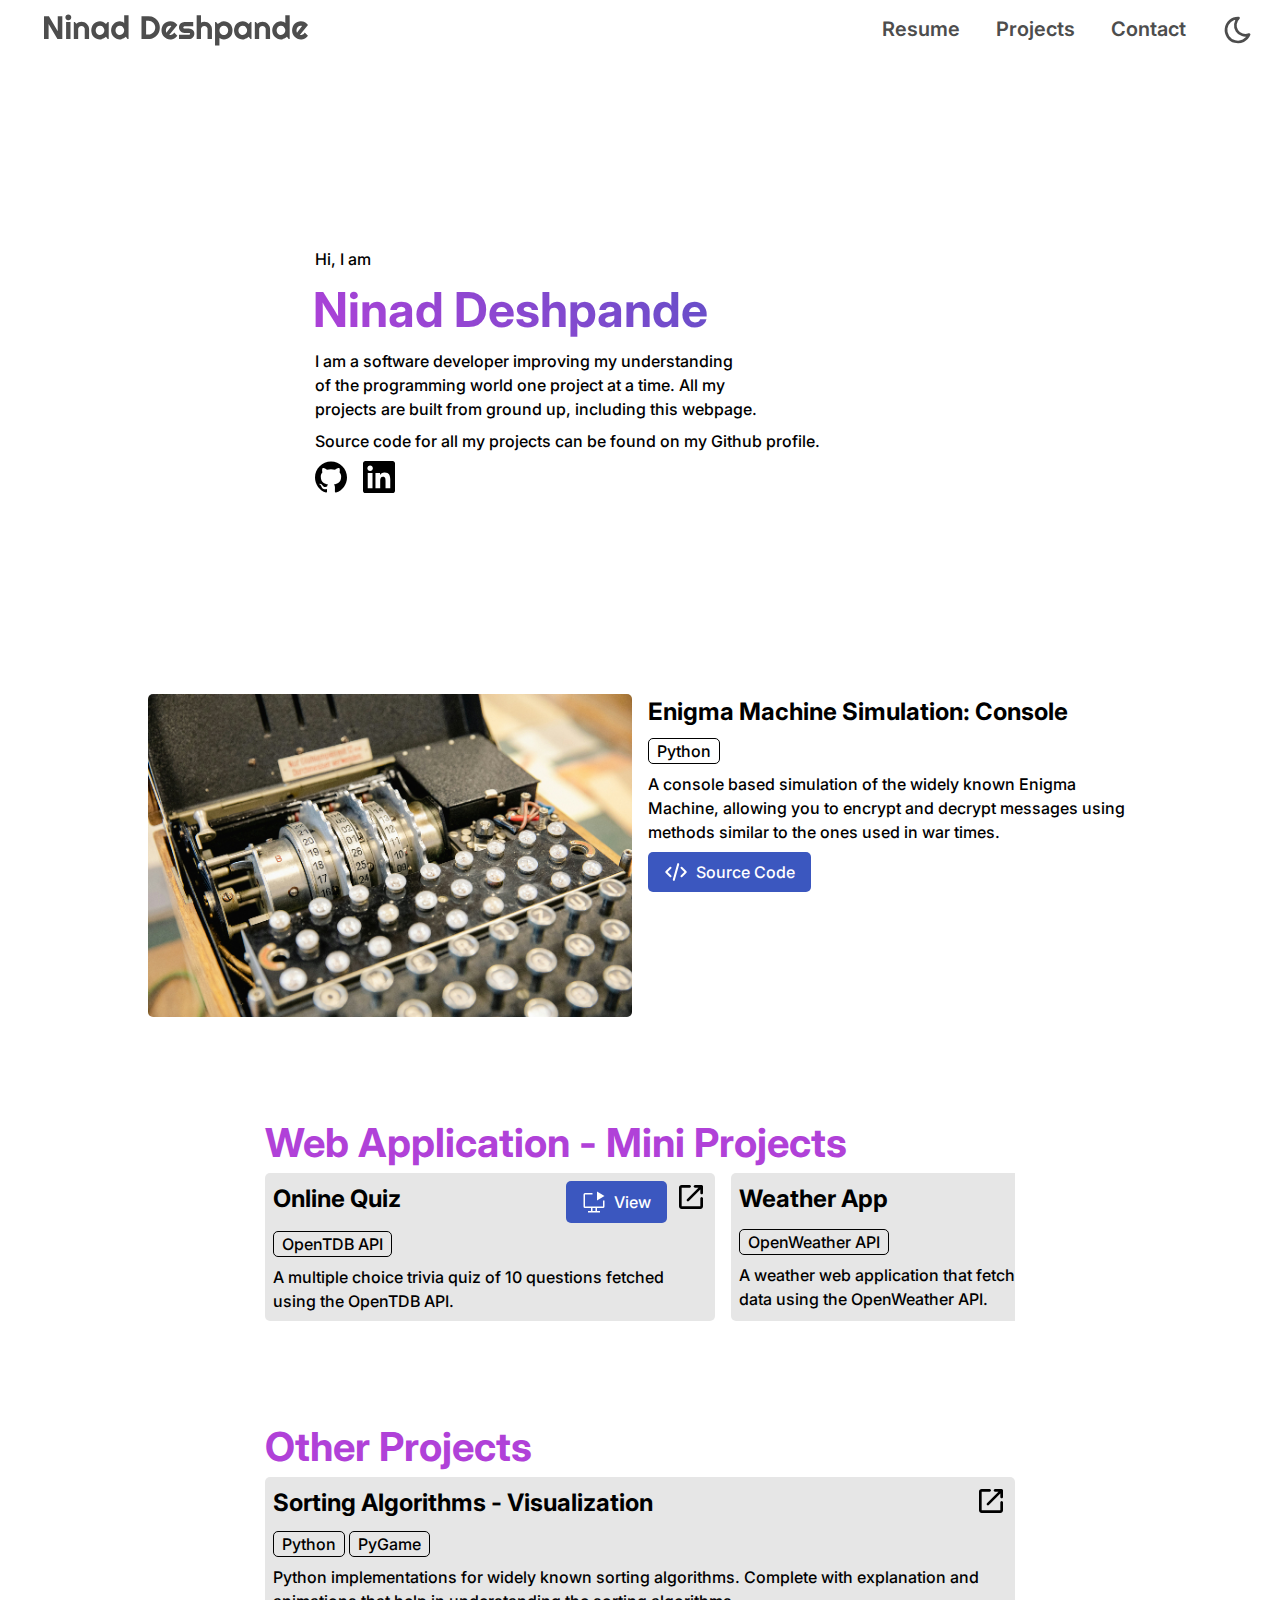
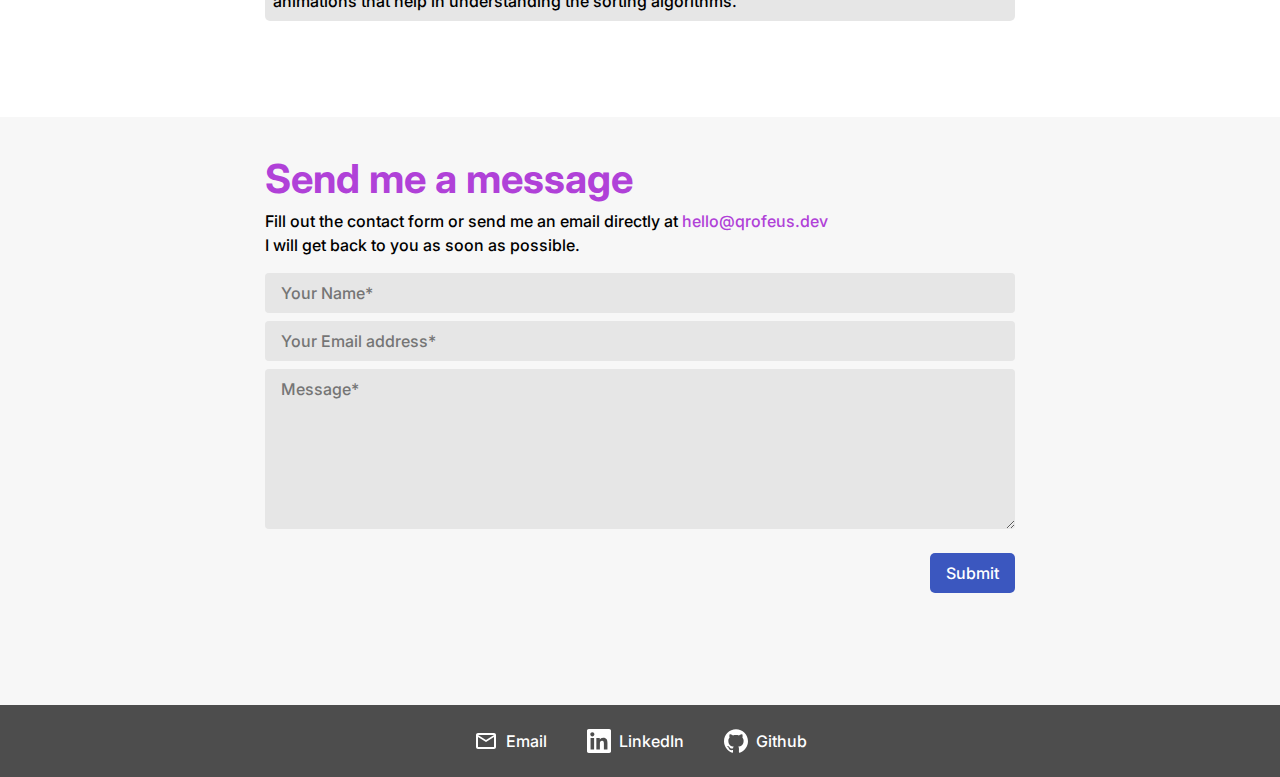
==== commit 74d78777: "Updated logo & resume document" ====
--- a/index.html
+++ b/index.html
@@ -6,7 +6,7 @@
   <meta http-equiv="X-UA-Compatible" content="IE=edge" />
   <meta name="viewport" content="width=device-width, initial-scale=1.0" />
 
-  <link rel="icon" type="image/svg+xml" href="assets/svg/logo_qrofeus.svg" />
+  <link rel="icon" type="image/svg+xml" href="assets/svg/logo-monogram.svg" />
   <title>Ninad Deshpande</title>
 
   <!-- CSS -->
@@ -330,80 +330,11 @@
       <path stroke="currentColor" stroke-linecap="round" stroke-linejoin="round" stroke-width="2"
         d="M5 17h14M5 12h14M5 7h14"></path>
     </symbol>
-    <symbol id="logo" viewBox="0 0 350 350">
-      <path opacity="1.000000" stroke="none" fill="currentColor" d="M5.216879,182.744934 
-              C2.847384,136.517731 19.722443,98.595955 52.142933,65.951714 
-              C61.200195,78.000092 69.762749,89.390388 78.443733,100.938225 
-              C85.231056,95.866615 91.805664,90.953949 98.961090,85.607292 
-              C90.176155,74.243996 81.464363,62.975285 71.896255,50.598946 
-              C81.504753,46.351067 90.247765,41.381138 99.633675,38.520947 
-              C149.473862,23.333015 196.469757,28.702435 238.114502,61.486450 
-              C269.555054,86.237419 287.100067,119.295815 290.966888,159.374863 
-              C293.066925,181.141785 290.231445,202.251083 282.698975,222.709244 
-              C281.434509,226.143509 282.511261,228.330902 284.414612,230.842926 
-              C304.537933,257.401581 324.612823,283.996887 344.693176,310.588074 
-              C345.877594,312.156494 346.994385,313.775940 348.798889,316.283630 
-              C346.337891,316.420929 344.804291,316.579834 343.270538,316.581024 
-              C322.272766,316.597504 301.274506,316.522614 280.277649,316.660553 
-              C276.761658,316.683655 274.415955,315.607819 272.287628,312.784607 
-              C255.941193,291.100891 239.467697,269.512939 223.022186,247.904007 
-              C221.939484,246.481369 220.762497,245.130478 219.603790,243.714996 
-              C212.460205,249.234238 205.661804,254.486786 198.281372,260.189026 
-              C206.898819,271.612244 215.550888,283.081329 224.476013,294.912384 
-              C210.279572,303.307892 195.817200,309.558319 180.269257,312.835602 
-              C110.463997,327.549438 45.505329,294.388367 16.330057,229.157867 
-              C9.813945,214.589050 6.478437,199.124466 5.216879,182.744934 
-            M244.185226,243.306473 
-              C256.640259,259.784607 269.080658,276.273865 281.574158,292.722778 
-              C282.755249,294.277802 284.212524,296.736084 285.639404,296.807007 
-              C293.644165,297.204834 301.678986,296.998657 310.584442,296.998657 
-              C309.043518,294.723236 308.191193,293.335510 307.214478,292.041687 
-              C292.360321,272.364838 277.556763,252.648972 262.550995,233.088257 
-              C260.305725,230.161453 260.132446,227.863892 261.516724,224.532562 
-              C270.071960,203.944183 274.629639,182.661484 272.103973,160.206528 
-              C268.353851,126.865074 253.805450,98.922234 228.264450,77.519302 
-              C197.981964,52.143074 162.617493,44.043636 123.867332,51.181404 
-              C116.614128,52.517441 109.610901,55.210674 101.641167,57.524723 
-              C106.431160,63.791664 110.669685,68.886597 114.368057,74.347366 
-              C116.533455,77.544647 118.643486,78.075722 122.248337,77.020752 
-              C136.365891,72.889236 150.777222,71.982002 165.261230,74.646339 
-              C235.011520,87.476974 269.385742,162.139114 233.904373,223.801971 
-              C232.350174,226.502991 232.630447,228.143845 234.439636,230.363922 
-              C237.699387,234.364059 240.682098,238.589966 244.185226,243.306473 
-            M147.510483,297.066742 
-              C163.923035,297.190216 179.800034,294.614380 195.692352,287.932312 
-              C191.314301,282.240387 187.059479,277.334106 183.554825,271.940399 
-              C181.067429,268.112244 178.617172,267.792145 174.469223,268.968475 
-              C133.960709,280.456635 89.544518,264.713135 66.446800,229.474243 
-              C42.916031,193.574677 42.027767,156.537384 64.327576,119.386818 
-              C65.032066,118.213165 66.021881,116.164581 65.535583,115.485054 
-              C60.946468,109.072495 56.065212,102.869019 50.786453,95.976196 
-              C47.662830,100.594170 44.861248,104.299637 42.514111,108.273521 
-              C18.858238,148.324768 16.795336,189.878647 38.414886,230.708984 
-              C60.990726,273.345337 97.962318,295.333649 147.510483,297.066742 
-            M91.998062,230.503662 
-              C116.284920,254.593552 150.876801,257.534515 167.103378,250.132233 
-              C137.719574,211.224579 108.382080,172.378235 78.631714,132.985214 
-              C77.517082,134.771698 76.761299,135.798309 76.194130,136.920273 
-              C69.574356,150.015213 67.141678,163.970108 67.889381,178.522964 
-              C68.930748,198.791412 77.722412,215.545563 91.998062,230.503662 
-            M211.633789,122.901436 
-              C188.944199,91.999138 147.578888,87.933990 131.075455,95.195366 
-              C160.425735,133.411011 189.743668,171.584518 219.255890,210.011017 
-              C232.642990,188.437683 233.967896,152.628891 211.633789,122.901436 
-            M107.669212,139.824448 
-              C111.788094,145.264694 115.917465,150.697037 120.024109,156.146515 
-              C141.260376,184.326813 162.526520,212.484802 183.664505,240.738663 
-              C185.638321,243.376923 187.222321,244.364349 190.020218,242.125046 
-              C194.812042,238.289917 199.620575,234.469009 204.551575,230.816956 
-              C207.536667,228.606094 207.458313,226.679199 205.222610,223.841553 
-              C197.601044,214.167862 190.222855,204.302750 182.725616,194.530762 
-              C159.829178,164.687164 136.888214,134.877609 114.072212,104.972679 
-              C112.037926,102.306328 110.255356,101.589569 107.539299,103.619156 
-              C102.765564,107.186356 97.977272,110.734138 93.186317,114.278221 
-              C90.739716,116.088066 91.033371,117.870300 92.794380,120.126534 
-              C97.708763,126.422951 102.439369,132.862808 107.669212,139.824448 
-            z" />
+    <symbol id="logo" viewBox="0 0 791 94" x="0" y="0">
+        <rect width="100%" height="100%" fill="transparent"></rect>
+        <path fill="currentColor"
+            d="M61.58 6.41v67.22H47.19L21.27 29.38v44.25H7.82V6.41h14.39l25.92 44.3V6.41zm26.21 3.37q0 1.78-.68 3.33t-1.86 2.7q-1.17 1.15-2.74 1.83-1.57.67-3.35.67t-3.35-.67q-1.57-.68-2.72-1.83-1.15-1.15-1.83-2.7-.68-1.55-.68-3.33 0-1.73.68-3.3.68-1.57 1.83-2.72 1.15-1.15 2.72-1.83 1.57-.68 3.35-.68t3.35.68q1.57.68 2.74 1.83 1.18 1.15 1.86 2.72.68 1.57.68 3.3m-2.21 13.64v50.21H72.69V23.42zm22.55 21.52v28.69h-12.8V23.42h3.1l4.21 4.88q3.1-2.81 7.01-4.34 3.92-1.52 8.18-1.52 4.6 0 8.67 1.76 4.08 1.76 7.13 4.83 3.05 3.07 4.8 7.17 1.76 4.1 1.76 8.74v28.69h-12.8V44.94q0-1.97-.75-3.73-.75-1.75-2.06-3.07-1.31-1.31-3.04-2.06-1.74-.75-3.71-.75-2.01 0-3.79.75-1.79.75-3.1 2.06-1.31 1.32-2.06 3.07-.75 1.76-.75 3.73m89.76-21.42v50.11h-3.09l-4.97-6.89q-1.83 1.64-3.86 3.07-2.04 1.43-4.29 2.48-2.25 1.06-4.62 1.67-2.37.6-4.81.6-5.29 0-9.96-1.78-4.66-1.78-8.15-5.18-3.5-3.39-5.51-8.32-2.02-4.92-2.02-11.2 0-5.86 2.02-10.76 2.01-4.9 5.51-8.41 3.49-3.52 8.15-5.46 4.67-1.95 9.96-1.95 2.44 0 4.83.61t4.64 1.69q2.25 1.08 4.29 2.53 2.04 1.45 3.82 3.14l4.97-5.95zM185 48.08q0-2.62-1-5.09-1.01-2.46-2.75-4.35-1.73-1.9-4.05-3.05t-4.95-1.15q-2.62 0-4.94.89-2.32.89-4.03 2.63-1.71 1.73-2.7 4.28-.98 2.56-.98 5.84t.98 5.84q.99 2.55 2.7 4.29 1.71 1.73 4.03 2.62 2.32.89 4.94.89 2.63 0 4.95-1.15 2.32-1.15 4.05-3.04 1.74-1.9 2.75-4.36 1-2.46 1-5.09m71.16-44.62v70.17h-3.09l-4.97-6.89q-1.83 1.64-3.87 3.07t-4.29 2.48q-2.25 1.06-4.62 1.67-2.36.6-4.8.6-5.3 0-9.96-1.99-4.67-1.99-8.16-5.53t-5.51-8.39q-2.01-4.85-2.01-10.57 0-5.67 2.01-10.55 2.02-4.87 5.51-8.43 3.49-3.57 8.16-5.58 4.66-2.02 9.96-2.02 1.69 0 3.49.28 1.81.28 3.52.92 1.71.63 3.21 1.66 1.5 1.03 2.53 2.53V3.46zm-12.89 44.62q0-2.62-1.01-5.09-1.01-2.46-2.74-4.35-1.73-1.9-4.05-3.05-2.33-1.15-4.95-1.15-2.63 0-4.95.94-2.32.93-4.03 2.69-1.71 1.76-2.69 4.29-.99 2.53-.99 5.72 0 2.77.99 5.25.98 2.48 2.69 4.36 1.71 1.87 4.03 2.95 2.32 1.08 4.95 1.08 2.62 0 4.95-1.15 2.32-1.15 4.05-3.04 1.73-1.9 2.74-4.36 1.01-2.46 1.01-5.09m104.72-8.06q0 4.64-1.2 8.93-1.19 4.29-3.4 8.01-2.2 3.73-5.25 6.8-3.04 3.07-6.79 5.27-3.75 2.21-8.04 3.4-4.29 1.2-8.93 1.2h-20.25V6.41h20.25q4.64 0 8.93 1.19 4.29 1.2 8.04 3.4 3.75 2.21 6.79 5.28 3.05 3.07 5.25 6.79 2.21 3.73 3.4 8.02 1.2 4.29 1.2 8.93m-13.45 0q0-4.17-1.57-7.83-1.58-3.66-4.32-6.4t-6.42-4.33q-3.68-1.6-7.85-1.6h-6.7v40.31h6.7q4.17 0 7.85-1.57 3.68-1.57 6.42-4.31 2.74-2.74 4.32-6.42 1.57-3.68 1.57-7.85m64.96-7.6-24 28.93q.75.23 1.5.3.75.07 1.5.07 1.88 0 3.61-.51 1.74-.52 3.26-1.48 1.52-.96 2.72-2.34 1.2-1.39 1.95-3.08l9.37 9.43q-1.78 2.53-4.1 4.54-2.32 2.02-5.02 3.43-2.69 1.4-5.67 2.13-2.98.72-6.12.72-5.29 0-9.96-1.96-4.66-1.97-8.15-5.49-3.5-3.51-5.51-8.37-2.02-4.85-2.02-10.66 0-5.95 2.02-10.87 2.01-4.93 5.51-8.4 3.49-3.46 8.15-5.39 4.67-1.92 9.96-1.92 3.14 0 6.14.75 3 .75 5.7 2.16 2.7 1.4 5.04 3.44t4.12 4.57m-32.34 22.32 14.91-19.78q-.89-.33-1.76-.43-.87-.09-1.81-.09-2.62 0-4.94.96-2.32.96-4.03 2.74-1.71 1.78-2.7 4.29-.98 2.51-.98 5.65 0 .7.07 1.59.07.89.23 1.81.17.91.4 1.76.24.84.61 1.5m66.33 18.89h-29.25V60.88h29.25q1.31 0 2.25-.94t.94-2.25q0-1.36-.94-1.78-.94-.42-2.25-.42h-13.31q-3.33 0-6.24-1.27-2.9-1.26-5.06-3.44-2.16-2.18-3.4-5.09-1.24-2.91-1.24-6.23 0-3.33 1.24-6.24t3.4-5.06q2.16-2.16 5.06-3.4 2.91-1.24 6.24-1.24h25.92v12.75h-25.92q-1.32 0-2.25.94-.94.93-.94 2.25 0 1.35.94 2.32.93.96 2.25.96h13.31q3.28 0 6.19 1.1 2.9 1.1 5.06 3.07 2.15 1.97 3.42 4.73 1.27 2.77 1.27 6.05 0 3.33-1.27 6.21t-3.42 5.06q-2.16 2.18-5.06 3.43-2.91 1.24-6.19 1.24m35.53-28.69v28.69h-12.8V3.46h12.8v22.17q2.3-1.74 4.73-2.46 2.44-.73 4.97-.73 4.64 0 8.72 1.76 4.08 1.76 7.1 4.83 3.03 3.07 4.78 7.17 1.76 4.1 1.76 8.74v28.69h-12.89V44.94h.1q0-1.97-.75-3.73-.75-1.75-2.07-3.07-1.31-1.31-3.04-2.06-1.74-.75-3.71-.75-2.01 0-3.79.75-1.79.75-3.1 2.06-1.31 1.32-2.06 3.07-.75 1.76-.75 3.73m54.05 25.31v22.5h-12.89V23.42h3.09l5.11 6.05q1.73-1.64 3.8-3.09 2.06-1.46 4.29-2.51 2.22-1.06 4.61-1.66 2.39-.61 4.83-.61 5.3 0 9.96 1.89 4.67 1.9 8.16 5.37t5.51 8.37q2.01 4.9 2.01 10.85 0 6.19-2.01 11.13-2.02 4.95-5.51 8.39-3.49 3.45-8.16 5.28-4.66 1.83-9.96 1.83-1.69 0-3.35-.38-1.67-.37-3.28-1.01-1.62-.63-3.19-1.43-1.57-.79-3.02-1.64m25.64-22.17q0-3.19-1.01-5.72t-2.74-4.29q-1.74-1.76-4.08-2.69-2.34-.94-4.97-.94-2.62 0-4.94.94-2.33.93-4.06 2.69-1.73 1.76-2.74 4.29-1.01 2.53-1.01 5.72 0 3.05 1.01 5.58 1.01 2.53 2.74 4.31 1.73 1.78 4.06 2.77 2.32.98 4.94.98 2.63 0 4.97-.98 2.34-.99 4.08-2.77 1.73-1.78 2.74-4.31 1.01-2.53 1.01-5.58m68.53-24.56v50.11h-3.1l-4.96-6.89q-1.83 1.64-3.87 3.07t-4.29 2.48q-2.25 1.06-4.62 1.67-2.36.6-4.8.6-5.3 0-9.96-1.78-4.67-1.78-8.16-5.18-3.49-3.39-5.51-8.32-2.01-4.92-2.01-11.2 0-5.86 2.01-10.76 2.02-4.9 5.51-8.41 3.49-3.52 8.16-5.46 4.66-1.95 9.96-1.95 2.44 0 4.83.61t4.64 1.69q2.25 1.08 4.29 2.53 2.03 1.45 3.82 3.14l4.96-5.95zm-12.89 24.56q0-2.62-1.01-5.09-1.01-2.46-2.74-4.35-1.74-1.9-4.06-3.05-2.32-1.15-4.94-1.15-2.63 0-4.95.89-2.32.89-4.03 2.63-1.71 1.73-2.69 4.28-.99 2.56-.99 5.84t.99 5.84q.98 2.55 2.69 4.29 1.71 1.73 4.03 2.62 2.32.89 4.95.89 2.62 0 4.94-1.15 2.32-1.15 4.06-3.04 1.73-1.9 2.74-4.36 1.01-2.46 1.01-5.09m35.44-3.14v28.69h-12.8V23.42h3.09l4.22 4.88q3.09-2.81 7.01-4.34 3.91-1.52 8.18-1.52 4.59 0 8.67 1.76t7.13 4.83q3.04 3.07 4.8 7.17 1.76 4.1 1.76 8.74v28.69h-12.8V44.94q0-1.97-.75-3.73-.75-1.75-2.06-3.07-1.31-1.31-3.05-2.06-1.73-.75-3.7-.75-2.02 0-3.8.75-1.78.75-3.09 2.06-1.31 1.32-2.06 3.07-.75 1.76-.75 3.73m89.67-41.48v70.17h-3.1l-4.97-6.89q-1.82 1.64-3.86 3.07t-4.29 2.48q-2.25 1.06-4.62 1.67-2.37.6-4.8.6-5.3 0-9.96-1.99-4.67-1.99-8.16-5.53t-5.51-8.39q-2.01-4.85-2.01-10.57 0-5.67 2.01-10.55 2.02-4.87 5.51-8.43 3.49-3.57 8.16-5.58 4.66-2.02 9.96-2.02 1.68 0 3.49.28 1.8.28 3.51.92 1.72.63 3.22 1.66 1.5 1.03 2.53 2.53V3.46zm-12.89 44.62q0-2.62-1.01-5.09-1.01-2.46-2.74-4.35-1.74-1.9-4.06-3.05-2.32-1.15-4.94-1.15-2.63 0-4.95.94-2.32.93-4.03 2.69-1.71 1.76-2.7 4.29-.98 2.53-.98 5.72 0 2.77.98 5.25.99 2.48 2.7 4.36 1.71 1.87 4.03 2.95 2.32 1.08 4.95 1.08 2.62 0 4.94-1.15 2.32-1.15 4.06-3.04 1.73-1.9 2.74-4.36 1.01-2.46 1.01-5.09m66.61-15.66-24 28.93q.75.23 1.5.3.75.07 1.5.07 1.87 0 3.61-.51 1.73-.52 3.25-1.48 1.53-.96 2.72-2.34 1.2-1.39 1.95-3.08l9.37 9.43q-1.78 2.53-4.1 4.54-2.32 2.02-5.01 3.43-2.7 1.4-5.68 2.13-2.97.72-6.11.72-5.3 0-9.96-1.96-4.67-1.97-8.16-5.49-3.49-3.51-5.51-8.37-2.01-4.85-2.01-10.66 0-5.95 2.01-10.87 2.02-4.93 5.51-8.4 3.49-3.46 8.16-5.39 4.66-1.92 9.96-1.92 3.14 0 6.14.75 3 .75 5.69 2.16 2.7 1.4 5.04 3.44t4.13 4.57m-32.35 22.32 14.91-19.78q-.89-.33-1.76-.43-.87-.09-1.8-.09-2.63 0-4.95.96-2.32.96-4.03 2.74-1.71 1.78-2.7 4.29-.98 2.51-.98 5.65 0 .7.07 1.59.07.89.23 1.81.17.91.4 1.76.24.84.61 1.5">
+        </path>
     </symbol>
     <symbol id="sun" viewBox="0 0 24 24">
       <path fill="none" stroke="currentColor" stroke-linecap="round" stroke-linejoin="round" stroke-width="2"
--- a/css/style.css
+++ b/css/style.css
@@ -79,7 +79,7 @@
   cursor: pointer;
 }
 
-svg {
+svg {  
   width: 2rem;
   height: 2rem;
 
@@ -90,6 +90,10 @@
   &:focus {
     fill: var(--primary);
   }
+}
+
+.logo svg {
+  width: auto;
 }
 
 /* Navigation */
@@ -131,11 +135,6 @@
   font-size: 1.25em;
   padding: 0.5em;
   color: var(--text-300);
-
-  svg {
-    height: 2rem;
-    width: 2rem;
-  }
 
   &:hover,
   &:focus {
